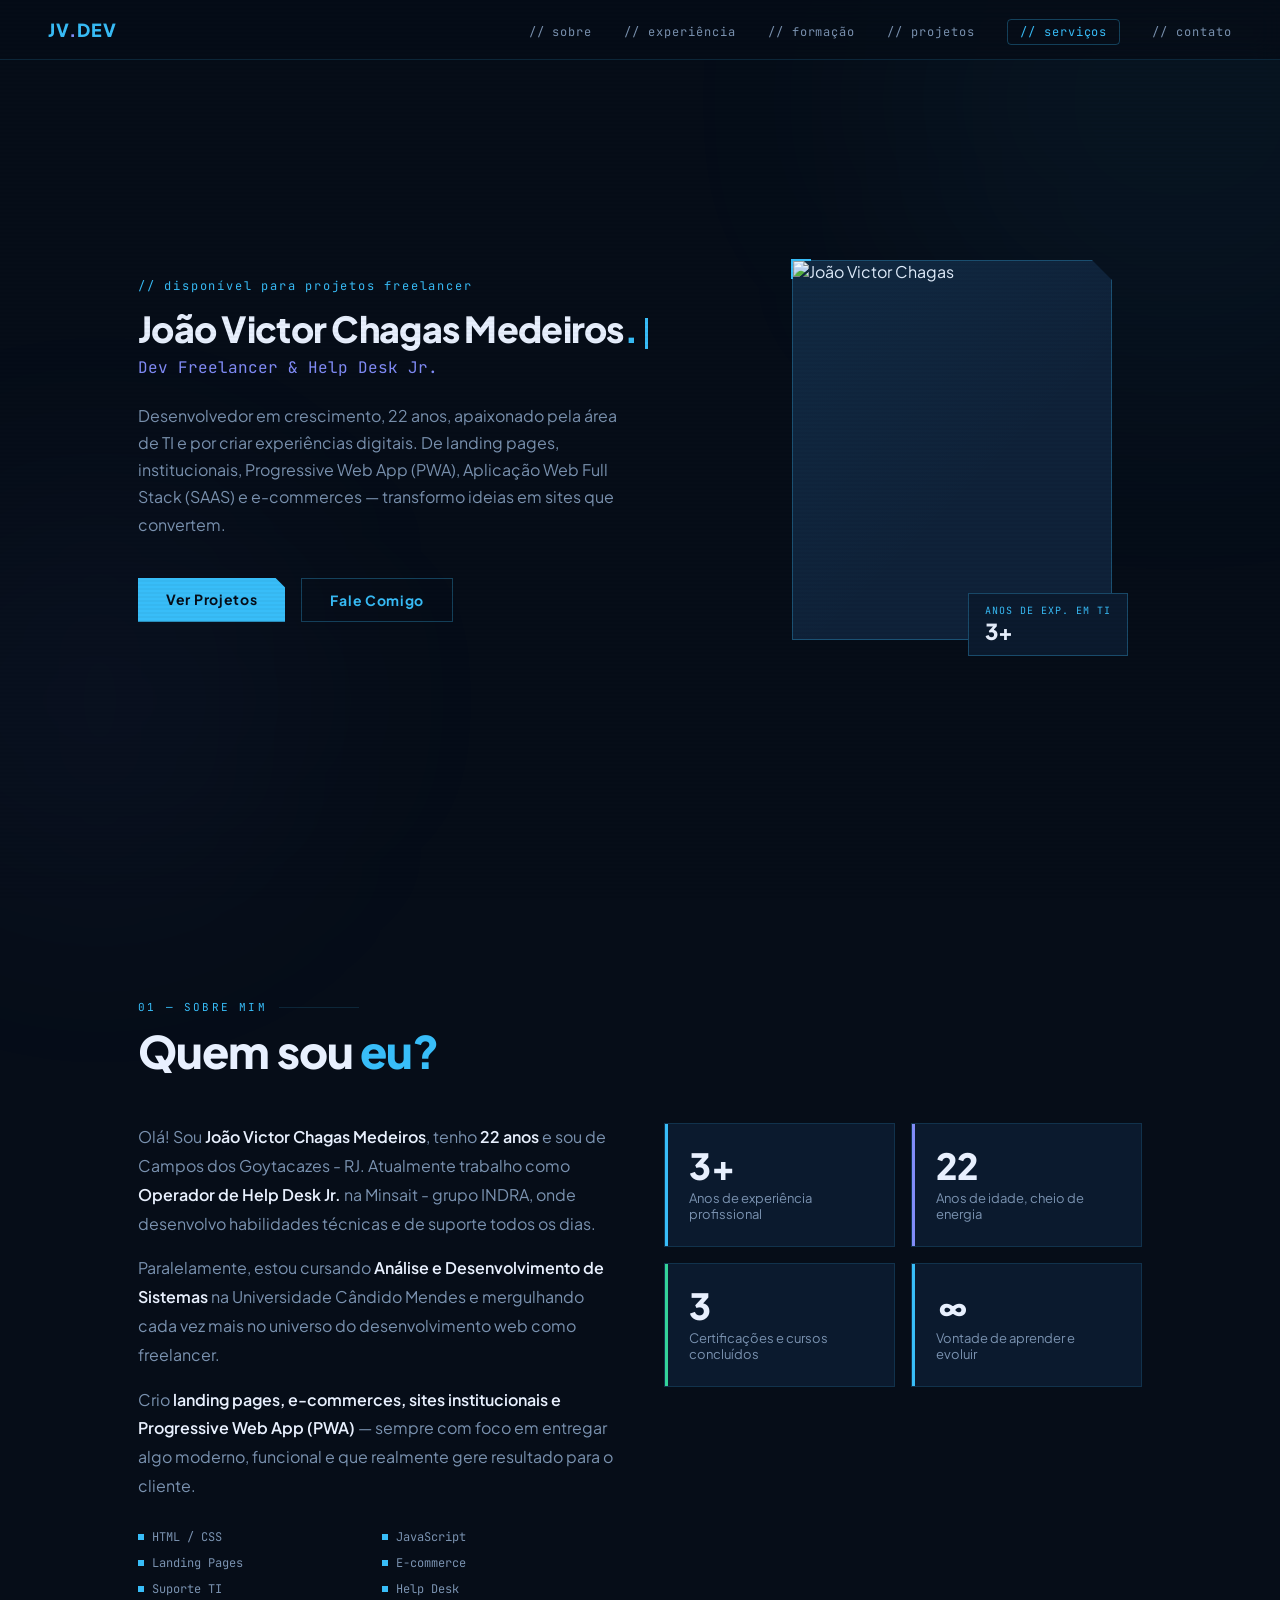
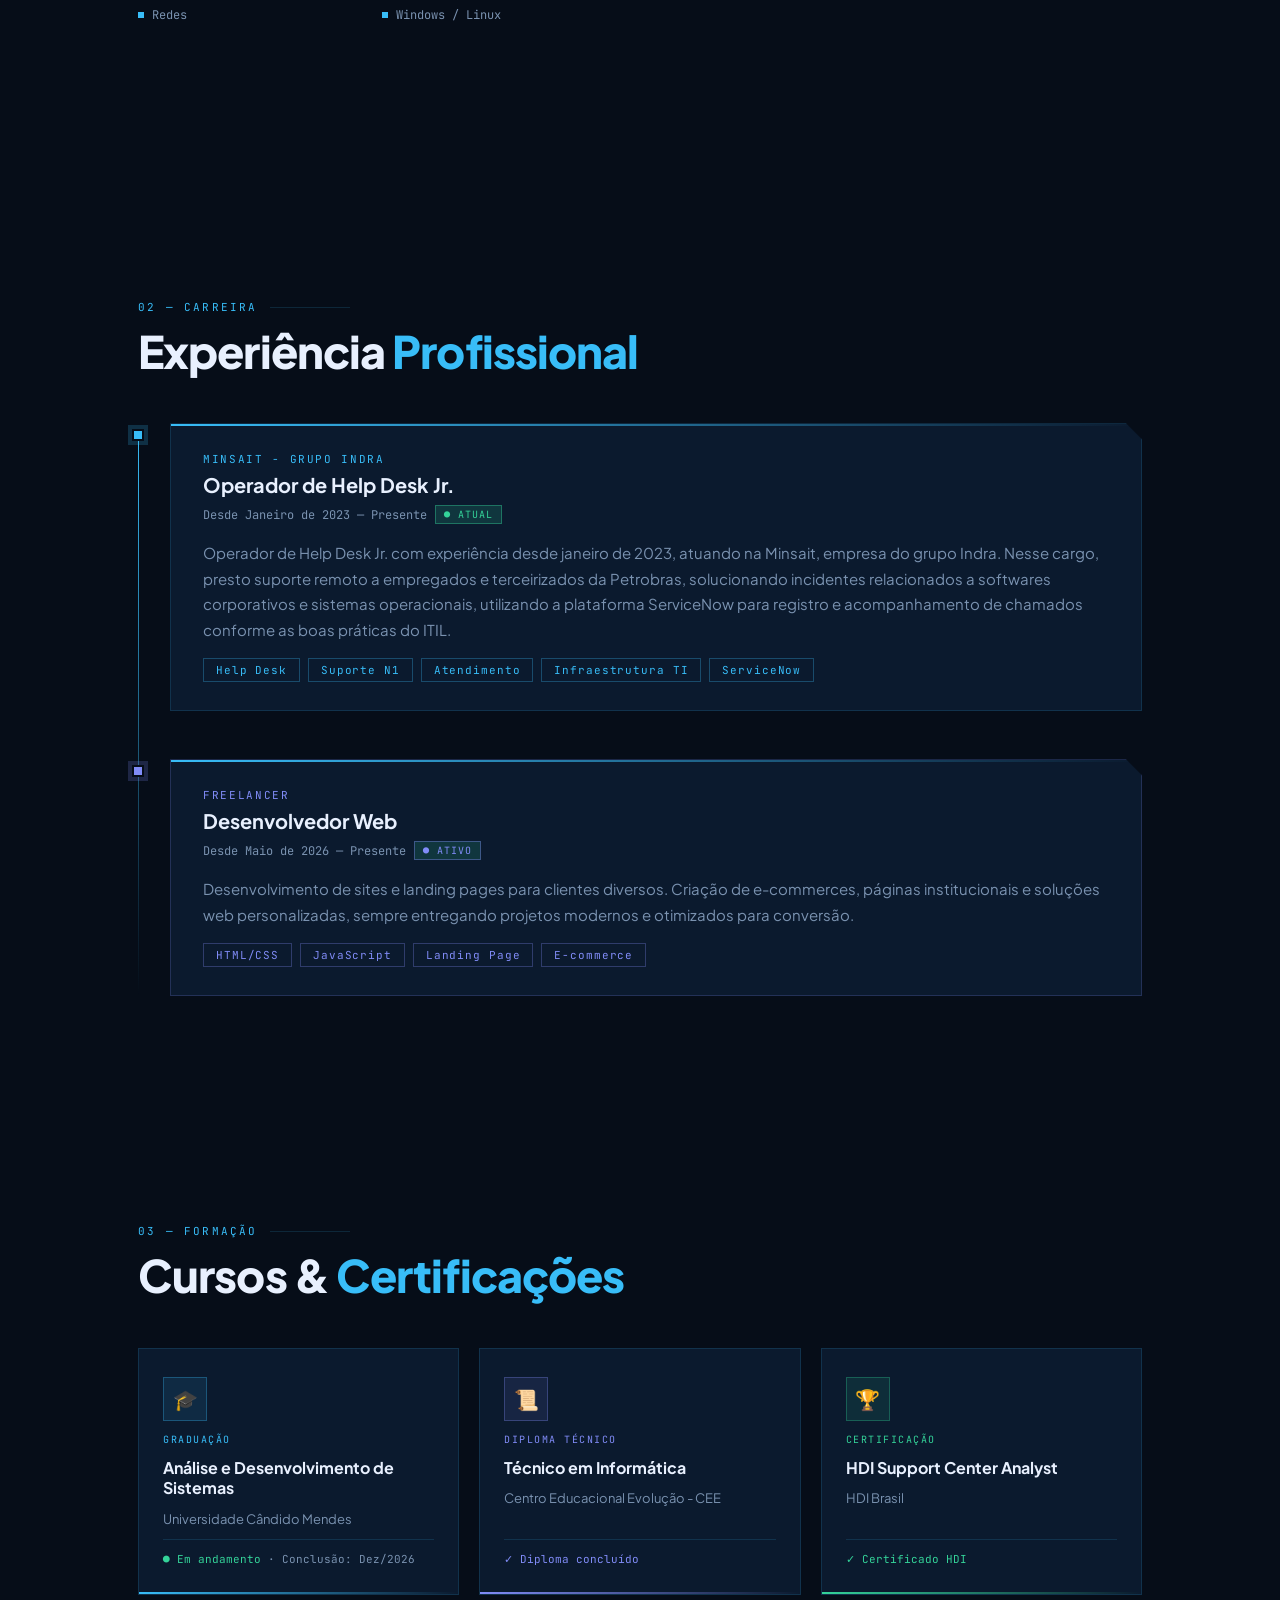
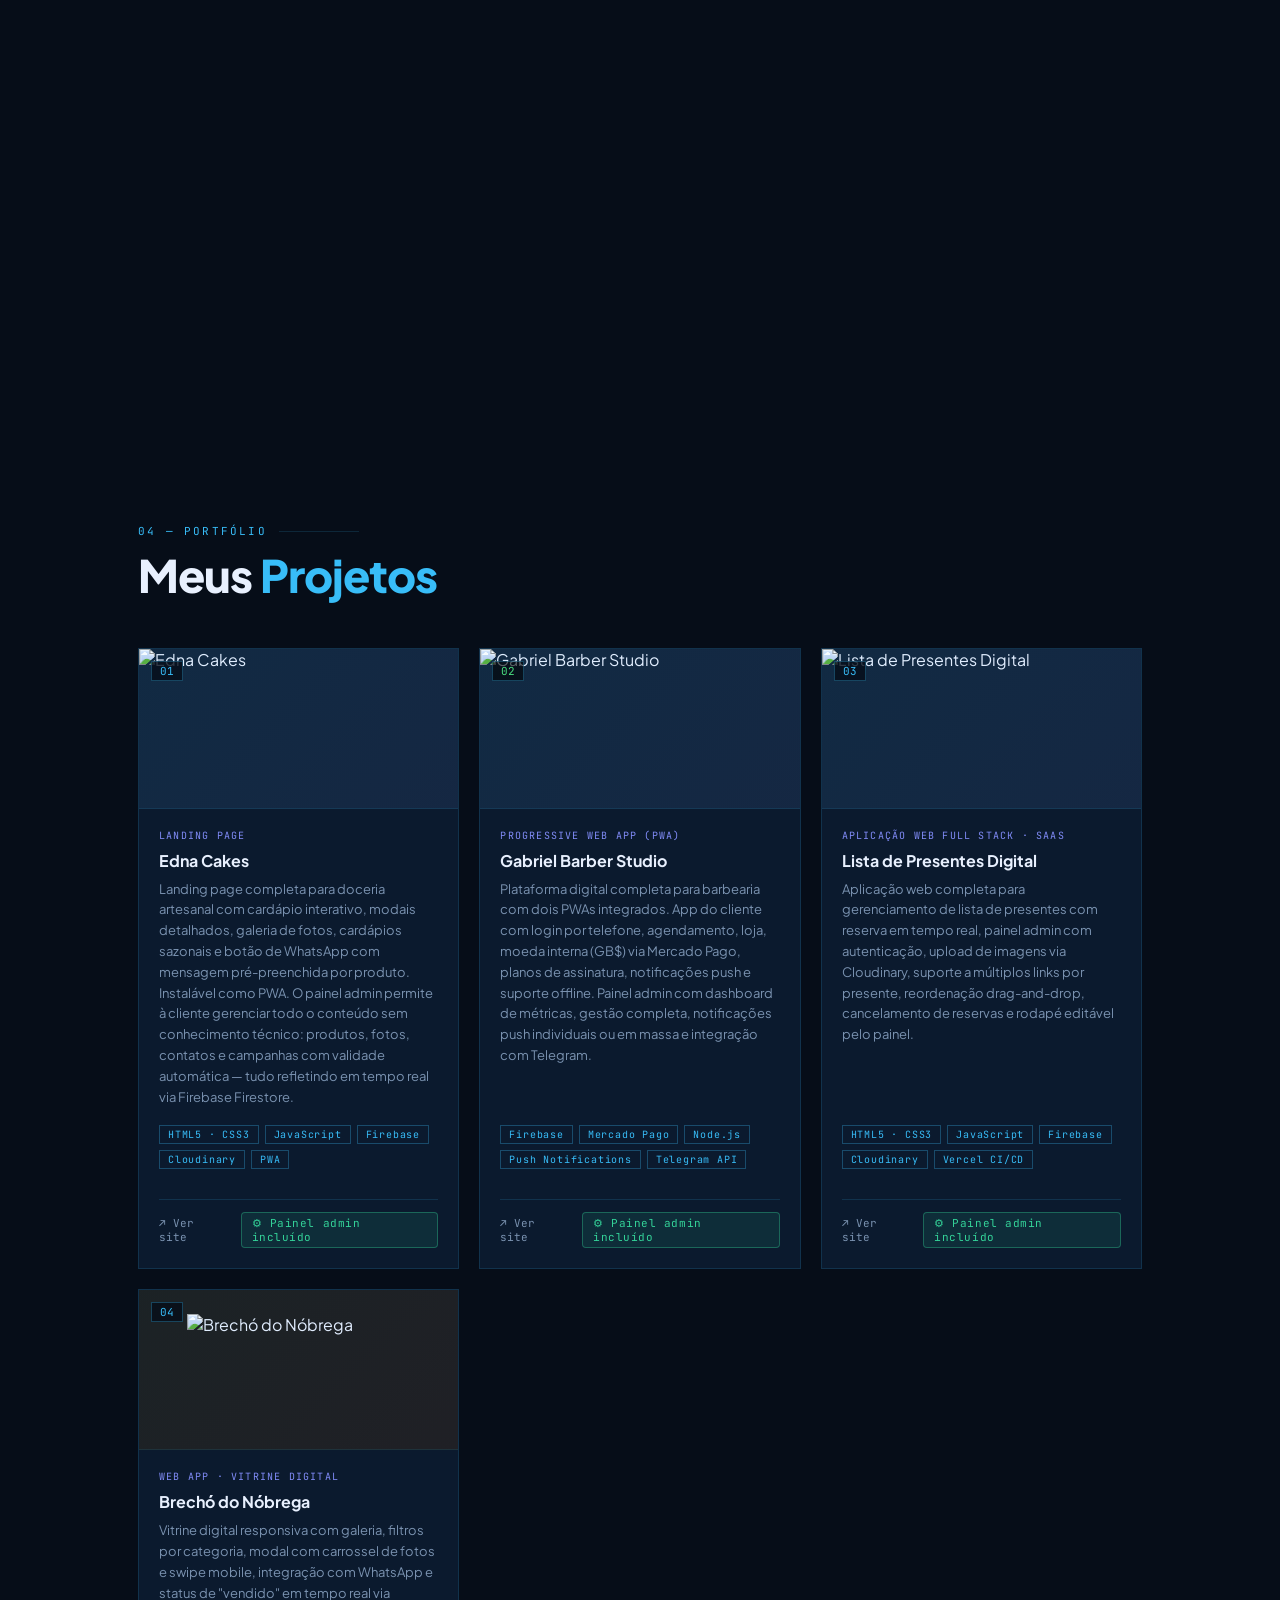
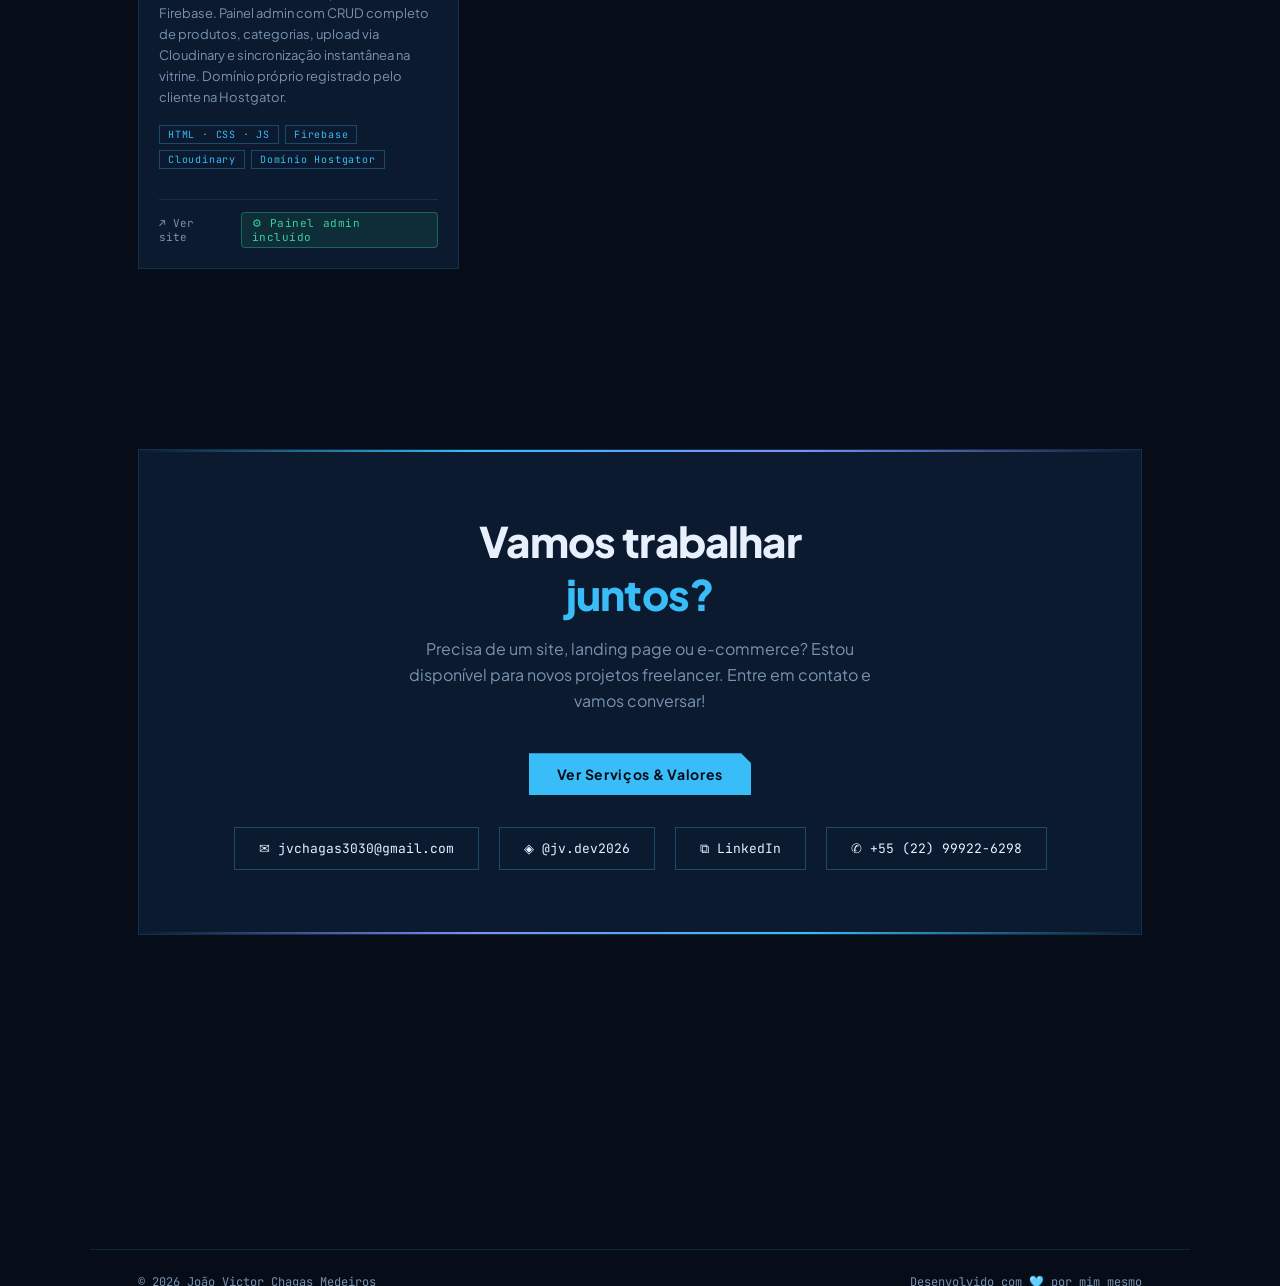
==== index.html @ 551fcf4b "Update index.html" ====
<!DOCTYPE html>
<html lang="pt-BR">
<head>
<meta charset="UTF-8"/>
<meta name="viewport" content="width=device-width, initial-scale=1.0"/>
<title>Meu Portfólio</title>
<link rel="icon" type="image/png" sizes="512x512" href="https://res.cloudinary.com/dcvhqnr1c/image/upload/v1779109025/favicon_atailm.png"/>
<link rel="apple-touch-icon" href="https://res.cloudinary.com/dcvhqnr1c/image/upload/v1779109025/favicon_atailm.png"/>
<link href="https://fonts.googleapis.com/css2?family=Plus+Jakarta+Sans:wght@400;500;600;700;800&family=JetBrains+Mono:wght@300;400;500&display=swap" rel="stylesheet"/>
<style>
  :root {
    --bg: #060d18;
    --bg2: #0b1a2e;
    --bg3: #0f2239;
    --accent: #38bdf8;
    --accent2: #818cf8;
    --accent3: #34d399;
    --text: #e8f0fe;
    --muted: #7a92b0;
    --border: rgba(56,189,248,0.15);
    --border2: rgba(56,189,248,0.3);
  }

  * { margin: 0; padding: 0; box-sizing: border-box; }

  html { scroll-behavior: smooth; }

  body {
    background: var(--bg);
    color: var(--text);
    font-family: 'Plus Jakarta Sans', sans-serif;
    overflow-x: hidden;
    cursor: default;
  }

  /* Scanline overlay */
  body::before {
    content: '';
    position: fixed;
    inset: 0;
    background: repeating-linear-gradient(
      0deg,
      transparent,
      transparent 2px,
      rgba(0,0,0,0.03) 2px,
      rgba(0,0,0,0.03) 4px
    );
    pointer-events: none;
    z-index: 9999;
  }

  /* NAV */
  nav {
    position: fixed;
    top: 0; left: 0; right: 0;
    z-index: 100;
    padding: 18px 48px;
    display: flex;
    justify-content: space-between;
    align-items: center;
    background: rgba(6,13,24,0.85);
    backdrop-filter: blur(12px);
    border-bottom: 1px solid var(--border);
  }

  .nav-logo {
    font-family: 'Plus Jakarta Sans', sans-serif;
    font-weight: 800;
    font-size: 18px;
    color: var(--accent);
    letter-spacing: 0.05em;
  }

  .nav-logo span { color: var(--accent2); }

  .nav-links {
    display: flex;
    gap: 32px;
    list-style: none;
  }

  .nav-links a {
    font-family: 'JetBrains Mono', monospace;
    font-size: 12px;
    color: var(--muted);
    text-decoration: none;
    letter-spacing: 0.08em;
    transition: color 0.2s;
  }

  .nav-links a:hover { color: var(--accent); }

  /* SECTIONS */
  section {
    min-height: 100vh;
    padding: 120px 48px 80px;
    max-width: 1100px;
    margin: 0 auto;
  }

  /* HERO */
  #hero {
    display: flex;
    flex-direction: column;
    justify-content: center;
    position: relative;
    min-height: 100vh;
    padding-top: 80px;
  }

  .hero-grid {
    display: grid;
    grid-template-columns: 1fr 380px;
    gap: 64px;
    align-items: center;
  }

  .hero-tag {
    font-family: 'JetBrains Mono', monospace;
    font-size: 12px;
    color: var(--accent);
    letter-spacing: 0.15em;
    margin-bottom: 16px;
    opacity: 0;
    animation: fadeUp 0.6s 0.2s forwards;
  }

  .hero-name {
    font-family: 'Plus Jakarta Sans', sans-serif;
    font-size: clamp(22px, 2.8vw, 38px);
    font-weight: 800;
    line-height: 1.05;
    letter-spacing: -0.02em;
    margin-bottom: 8px;
    opacity: 0;
    white-space: nowrap;
    animation: fadeUp 0.6s 0.35s forwards;
  }

  .hero-name .accent { color: var(--accent); }

  .hero-role {
    font-family: 'JetBrains Mono', monospace;
    font-size: 16px;
    color: var(--accent2);
    margin-bottom: 24px;
    opacity: 0;
    animation: fadeUp 0.6s 0.5s forwards;
  }

  .hero-desc {
    font-size: 16px;
    color: var(--muted);
    line-height: 1.7;
    max-width: 500px;
    margin-bottom: 40px;
    opacity: 0;
    animation: fadeUp 0.6s 0.65s forwards;
  }

  .hero-ctas {
    display: flex;
    gap: 16px;
    flex-wrap: wrap;
    opacity: 0;
    animation: fadeUp 0.6s 0.8s forwards;
  }

  .btn-primary {
    padding: 12px 28px;
    background: var(--accent);
    color: #060d18;
    font-family: 'Plus Jakarta Sans', sans-serif;
    font-weight: 700;
    font-size: 14px;
    border: none;
    cursor: pointer;
    letter-spacing: 0.05em;
    text-decoration: none;
    display: inline-block;
    transition: transform 0.2s, box-shadow 0.2s;
    clip-path: polygon(0 0, calc(100% - 10px) 0, 100% 10px, 100% 100%, 0 100%);
  }

  .btn-primary:hover {
    transform: translateY(-2px);
    box-shadow: 0 8px 24px rgba(56,189,248,0.35);
  }

  .btn-secondary {
    padding: 12px 28px;
    background: transparent;
    color: var(--accent);
    font-family: 'Plus Jakarta Sans', sans-serif;
    font-weight: 700;
    font-size: 14px;
    border: 1px solid var(--border2);
    cursor: pointer;
    letter-spacing: 0.05em;
    text-decoration: none;
    display: inline-block;
    transition: all 0.2s;
  }

  .btn-secondary:hover {
    background: rgba(56,189,248,0.08);
    border-color: var(--accent);
  }

  /* Photo card */
  .hero-photo {
    opacity: 0;
    animation: fadeIn 0.8s 0.5s forwards;
  }

  .photo-frame {
    position: relative;
    width: 320px;
    height: 380px;
    margin: 0 auto;
  }

  .photo-placeholder {
    width: 100%;
    height: 100%;
    background: var(--bg3);
    border: 1px solid var(--border2);
    display: flex;
    flex-direction: column;
    align-items: center;
    justify-content: center;
    gap: 12px;
    clip-path: polygon(0 0, calc(100% - 20px) 0, 100% 20px, 100% 100%, 0 100%);
    position: relative;
    overflow: hidden;
  }

  .photo-placeholder::before {
    content: '';
    position: absolute;
    inset: 0;
    background: linear-gradient(135deg, rgba(56,189,248,0.05) 0%, transparent 60%);
  }

  .photo-icon {
    width: 72px;
    height: 72px;
    border: 2px dashed var(--border2);
    border-radius: 50%;
    display: flex;
    align-items: center;
    justify-content: center;
    font-size: 28px;
    color: var(--muted);
  }

  .photo-text {
    font-family: 'JetBrains Mono', monospace;
    font-size: 11px;
    color: var(--muted);
    letter-spacing: 0.1em;
    text-align: center;
  }

  .photo-corner {
    position: absolute;
    width: 20px;
    height: 20px;
    border-color: var(--accent);
    border-style: solid;
  }

  .photo-corner.tl { top: -1px; left: -1px; border-width: 2px 0 0 2px; }
  .photo-corner.br { bottom: -1px; right: -1px; border-width: 0 2px 2px 0; }

  .photo-badge {
    position: absolute;
    bottom: -16px;
    right: -16px;
    background: var(--bg2);
    border: 1px solid var(--border2);
    padding: 10px 16px;
  }

  .photo-badge-text {
    font-family: 'JetBrains Mono', monospace;
    font-size: 10px;
    color: var(--accent);
    letter-spacing: 0.1em;
  }

  .photo-badge-num {
    font-family: 'Plus Jakarta Sans', sans-serif;
    font-size: 22px;
    font-weight: 800;
    color: var(--text);
  }

  /* SECTION TITLES */
  .section-eyebrow {
    font-family: 'JetBrains Mono', monospace;
    font-size: 11px;
    color: var(--accent);
    letter-spacing: 0.2em;
    margin-bottom: 12px;
    display: flex;
    align-items: center;
    gap: 12px;
  }

  .section-eyebrow::after {
    content: '';
    flex: 1;
    height: 1px;
    background: var(--border);
    max-width: 80px;
  }

  .section-title {
    font-family: 'Plus Jakarta Sans', sans-serif;
    font-size: clamp(28px, 3.5vw, 48px);
    font-weight: 800;
    letter-spacing: -0.02em;
    margin-bottom: 48px;
    line-height: 1.1;
  }

  .section-title .accent { color: var(--accent); }

  /* SOBRE */
  #sobre {
    padding-top: 100px;
  }

  .sobre-grid {
    display: grid;
    grid-template-columns: 1fr 1fr;
    gap: 48px;
    align-items: start;
  }

  .sobre-text {
    font-size: 16px;
    color: var(--muted);
    line-height: 1.8;
    margin-bottom: 16px;
  }

  .sobre-text strong { color: var(--text); font-weight: 600; }

  .skills-grid {
    display: grid;
    grid-template-columns: 1fr 1fr;
    gap: 10px;
    margin-top: 28px;
  }

  .skill-item {
    display: flex;
    align-items: center;
    gap: 8px;
    font-family: 'JetBrains Mono', monospace;
    font-size: 12px;
    color: var(--muted);
  }

  .skill-dot {
    width: 6px;
    height: 6px;
    background: var(--accent);
    flex-shrink: 0;
  }

  .stats-block {
    display: grid;
    grid-template-columns: 1fr 1fr;
    gap: 16px;
  }

  .stat-card {
    background: var(--bg2);
    border: 1px solid var(--border);
    padding: 24px;
    position: relative;
    overflow: hidden;
    transition: border-color 0.3s;
  }

  .stat-card:hover { border-color: var(--border2); }

  .stat-card::before {
    content: '';
    position: absolute;
    top: 0; left: 0;
    width: 3px;
    height: 100%;
    background: var(--accent);
  }

  .stat-card:nth-child(2)::before { background: var(--accent2); }
  .stat-card:nth-child(3)::before { background: var(--accent3); }
  .stat-card:nth-child(4)::before { background: var(--accent); }

  .stat-num {
    font-family: 'Plus Jakarta Sans', sans-serif;
    font-size: 36px;
    font-weight: 800;
    color: var(--text);
    line-height: 1;
  }

  .stat-label {
    font-size: 13px;
    color: var(--muted);
    margin-top: 6px;
  }

  /* EXPERIÊNCIA */
  #experiencia { padding-top: 100px; }

  .timeline {
    position: relative;
    padding-left: 32px;
  }

  .timeline::before {
    content: '';
    position: absolute;
    left: 0;
    top: 8px;
    bottom: 0;
    width: 1px;
    background: linear-gradient(to bottom, var(--accent), transparent);
  }

  .timeline-item {
    position: relative;
    margin-bottom: 48px;
  }

  .timeline-dot {
    position: absolute;
    left: -38px;
    top: 6px;
    width: 12px;
    height: 12px;
    background: var(--accent);
    border: 2px solid var(--bg);
    box-shadow: 0 0 0 4px rgba(56,189,248,0.2);
  }

  .timeline-item.active .timeline-dot {
    animation: pulse 2s infinite;
  }

  .timeline-card {
    background: var(--bg2);
    border: 1px solid var(--border);
    padding: 28px 32px;
    position: relative;
    transition: border-color 0.3s, transform 0.3s;
    clip-path: polygon(0 0, calc(100% - 16px) 0, 100% 16px, 100% 100%, 0 100%);
  }

  .timeline-card:hover {
    border-color: var(--border2);
    transform: translateX(4px);
  }

  .timeline-card::before {
    content: '';
    position: absolute;
    top: 0; left: 0;
    width: 100%;
    height: 2px;
    background: linear-gradient(to right, var(--accent), transparent);
  }

  .timeline-company {
    font-family: 'JetBrains Mono', monospace;
    font-size: 11px;
    color: var(--accent);
    letter-spacing: 0.15em;
    margin-bottom: 6px;
  }

  .timeline-role {
    font-family: 'Plus Jakarta Sans', sans-serif;
    font-size: 20px;
    font-weight: 700;
    margin-bottom: 8px;
  }

  .timeline-period {
    font-family: 'JetBrains Mono', monospace;
    font-size: 12px;
    color: var(--muted);
    margin-bottom: 16px;
    display: flex;
    align-items: center;
    gap: 8px;
  }

  .active-badge {
    background: rgba(52,211,153,0.15);
    border: 1px solid rgba(52,211,153,0.4);
    color: var(--accent3);
    font-size: 10px;
    padding: 2px 8px;
    letter-spacing: 0.1em;
    font-family: 'JetBrains Mono', monospace;
  }

  .timeline-desc {
    font-size: 15px;
    color: var(--muted);
    line-height: 1.7;
    margin-bottom: 16px;
  }

  .timeline-tags {
    display: flex;
    flex-wrap: wrap;
    gap: 8px;
    margin-top: 16px;
  }

  .tag {
    font-family: 'JetBrains Mono', monospace;
    font-size: 11px;
    padding: 4px 12px;
    border: 1px solid var(--border2);
    color: var(--accent);
    letter-spacing: 0.08em;
  }

  /* FORMAÇÃO */
  #formacao { padding-top: 100px; }

  .cursos-grid {
    display: grid;
    grid-template-columns: repeat(3, 1fr);
    gap: 20px;
  }

  .curso-card {
    background: var(--bg2);
    border: 1px solid var(--border);
    padding: 28px 24px;
    position: relative;
    overflow: hidden;
    transition: all 0.3s;
    display: flex;
    flex-direction: column;
    gap: 12px;
  }

  .curso-card:hover {
    border-color: var(--border2);
    transform: translateY(-4px);
    box-shadow: 0 16px 48px rgba(0,0,0,0.4);
  }

  .curso-card::after {
    content: '';
    position: absolute;
    bottom: 0; left: 0;
    width: 100%;
    height: 2px;
  }

  .curso-card.grad::after { background: linear-gradient(to right, var(--accent), transparent); }
  .curso-card.cert::after { background: linear-gradient(to right, var(--accent2), transparent); }
  .curso-card.hdi::after { background: linear-gradient(to right, var(--accent3), transparent); }

  .curso-icon {
    width: 44px;
    height: 44px;
    background: rgba(56,189,248,0.1);
    border: 1px solid var(--border2);
    display: flex;
    align-items: center;
    justify-content: center;
    font-size: 20px;
  }

  .curso-card.cert .curso-icon { background: rgba(129,140,248,0.1); border-color: rgba(129,140,248,0.3); }
  .curso-card.hdi .curso-icon { background: rgba(52,211,153,0.1); border-color: rgba(52,211,153,0.3); }

  .curso-type {
    font-family: 'JetBrains Mono', monospace;
    font-size: 10px;
    letter-spacing: 0.15em;
    color: var(--accent);
  }

  .curso-card.cert .curso-type { color: var(--accent2); }
  .curso-card.hdi .curso-type { color: var(--accent3); }

  .curso-name {
    font-family: 'Plus Jakarta Sans', sans-serif;
    font-size: 16px;
    font-weight: 700;
    line-height: 1.3;
  }

  .curso-inst {
    font-size: 13px;
    color: var(--muted);
  }

  .curso-status {
    font-family: 'JetBrains Mono', monospace;
    font-size: 11px;
    margin-top: auto;
    padding-top: 12px;
    border-top: 1px solid var(--border);
  }

  .status-cursando { color: var(--accent3); }
  .status-concluido { color: var(--muted); }

  /* PROJETOS */
  #projetos { padding-top: 100px; }

  .projetos-grid {
    display: grid;
    grid-template-columns: repeat(3, 1fr);
    gap: 20px;
  }

  .projeto-card {
    background: var(--bg2);
    border: 1px solid var(--border);
    overflow: hidden;
    position: relative;
    transition: all 0.3s;
    display: flex;
    flex-direction: column;
  }

  .projeto-card:hover {
    border-color: var(--border2);
    transform: translateY(-4px);
    box-shadow: 0 16px 48px rgba(0,0,0,0.4);
  }

  .projeto-thumb {
    height: 160px;
    background: var(--bg3);
    display: flex;
    align-items: center;
    justify-content: center;
    flex-direction: column;
    gap: 10px;
    border-bottom: 1px solid var(--border);
    position: relative;
    overflow: hidden;
  }

  .projeto-thumb::before {
    content: '';
    position: absolute;
    inset: 0;
    background: linear-gradient(135deg, rgba(56,189,248,0.05) 0%, rgba(129,140,248,0.05) 100%);
  }

  .projeto-thumb-icon {
    font-size: 32px;
    opacity: 0.4;
  }

  .projeto-thumb-text {
    font-family: 'JetBrains Mono', monospace;
    font-size: 10px;
    color: var(--muted);
    letter-spacing: 0.1em;
  }

  .projeto-num {
    position: absolute;
    top: 12px;
    left: 12px;
    font-family: 'JetBrains Mono', monospace;
    font-size: 11px;
    color: var(--accent);
    background: rgba(6,13,24,0.8);
    padding: 2px 8px;
    border: 1px solid var(--border2);
  }

  .projeto-content {
    padding: 20px;
    flex: 1;
    display: flex;
    flex-direction: column;
    gap: 8px;
  }

  .projeto-type {
    font-family: 'JetBrains Mono', monospace;
    font-size: 10px;
    color: var(--accent2);
    letter-spacing: 0.12em;
  }

  .projeto-title {
    font-family: 'Plus Jakarta Sans', sans-serif;
    font-size: 16px;
    font-weight: 700;
  }

  .projeto-desc {
    font-size: 13px;
    color: var(--muted);
    line-height: 1.6;
    flex: 1;
  }

  .projeto-links {
    display: flex;
    gap: 12px;
    margin-top: 12px;
    padding-top: 12px;
    border-top: 1px solid var(--border);
  }

  .projeto-link {
    font-family: 'JetBrains Mono', monospace;
    font-size: 11px;
    color: var(--muted);
    text-decoration: none;
    display: flex;
    align-items: center;
    gap: 4px;
    transition: color 0.2s;
  }

  .projeto-link:hover { color: var(--accent); }

  .projeto-badge-admin {
    font-family: 'JetBrains Mono', monospace;
    font-size: 11px;
    padding: 3px 10px;
    background: rgba(52,211,153,0.1);
    border: 1px solid rgba(52,211,153,0.35);
    color: var(--accent3);
    letter-spacing: 0.05em;
    border-radius: 4px;
  }

  /* CONTATO */
  #contato {
    padding-top: 100px;
    padding-bottom: 80px;
  }

  .contato-inner {
    background: var(--bg2);
    border: 1px solid var(--border);
    padding: 64px;
    text-align: center;
    position: relative;
    overflow: hidden;
  }

  .contato-inner::before {
    content: '';
    position: absolute;
    top: 0; left: 0; right: 0;
    height: 2px;
    background: linear-gradient(to right, transparent, var(--accent), var(--accent2), transparent);
  }

  .contato-inner::after {
    content: '';
    position: absolute;
    bottom: 0; left: 0; right: 0;
    height: 2px;
    background: linear-gradient(to right, transparent, var(--accent2), var(--accent), transparent);
  }

  .contato-title {
    font-family: 'Plus Jakarta Sans', sans-serif;
    font-size: 42px;
    font-weight: 800;
    letter-spacing: -0.02em;
    margin-bottom: 16px;
  }

  .contato-sub {
    font-size: 16px;
    color: var(--muted);
    margin-bottom: 40px;
    max-width: 480px;
    margin-left: auto;
    margin-right: auto;
    line-height: 1.6;
  }

  .contato-links {
    display: flex;
    justify-content: center;
    gap: 20px;
    flex-wrap: wrap;
  }

  .contato-link {
    display: flex;
    align-items: center;
    gap: 8px;
    padding: 12px 24px;
    border: 1px solid var(--border2);
    color: var(--text);
    text-decoration: none;
    font-family: 'JetBrains Mono', monospace;
    font-size: 13px;
    transition: all 0.2s;
  }

  .contato-link:hover {
    background: rgba(56,189,248,0.08);
    border-color: var(--accent);
    color: var(--accent);
  }

  /* FOOTER */
  footer {
    padding: 24px 48px;
    border-top: 1px solid var(--border);
    display: flex;
    justify-content: space-between;
    align-items: center;
    max-width: 1100px;
    margin: 0 auto;
  }

  .footer-text {
    font-family: 'JetBrains Mono', monospace;
    font-size: 12px;
    color: var(--muted);
  }

  /* ANIMATIONS */
  @keyframes fadeUp {
    from { opacity: 0; transform: translateY(20px); }
    to { opacity: 1; transform: translateY(0); }
  }

  @keyframes fadeIn {
    from { opacity: 0; }
    to { opacity: 1; }
  }

  @keyframes pulse {
    0%, 100% { box-shadow: 0 0 0 4px rgba(56,189,248,0.2); }
    50% { box-shadow: 0 0 0 8px rgba(56,189,248,0.05); }
  }

  @keyframes blink {
    0%, 100% { opacity: 1; }
    50% { opacity: 0; }
  }

  .cursor {
    display: inline-block;
    width: 3px;
    height: 0.85em;
    background: var(--accent);
    vertical-align: middle;
    animation: blink 1s infinite;
    margin-left: 2px;
  }

  /* BG Decoration */
  .bg-glow {
    position: fixed;
    border-radius: 50%;
    filter: blur(120px);
    pointer-events: none;
    z-index: 0;
  }

  .bg-glow-1 {
    width: 600px;
    height: 600px;
    background: rgba(56,189,248,0.04);
    top: -200px;
    right: -200px;
  }

  .bg-glow-2 {
    width: 400px;
    height: 400px;
    background: rgba(129,140,248,0.04);
    bottom: 0;
    left: -100px;
  }

  .content-wrap { position: relative; z-index: 1; }

  /* SCROLL REVEAL */
  .reveal {
    opacity: 0;
    transform: translateY(24px);
    transition: opacity 0.6s, transform 0.6s;
  }

  .reveal.visible {
    opacity: 1;
    transform: none;
  }

  /* Transition overlay */
  .page-transition {
    position: fixed;
    inset: 0;
    z-index: 99999;
    display: flex;
    flex-direction: column;
    align-items: center;
    justify-content: center;
    gap: 20px;
    background: #060d18;
    opacity: 0;
    pointer-events: none;
    transition: opacity 0.3s ease;
  }
  .page-transition.active {
    opacity: 1;
    pointer-events: all;
  }
  .pt-logo {
    font-family: 'Plus Jakarta Sans', sans-serif;
    font-size: 28px;
    font-weight: 800;
    color: var(--accent);
    letter-spacing: 0.05em;
    opacity: 0;
    transform: translateY(10px);
    transition: all 0.4s 0.15s ease;
  }
  .pt-logo span { color: var(--accent2); }
  .page-transition.active .pt-logo {
    opacity: 1;
    transform: translateY(0);
  }
  .pt-text {
    font-family: 'JetBrains Mono', monospace;
    font-size: 12px;
    color: var(--muted);
    letter-spacing: 0.15em;
    opacity: 0;
    transition: opacity 0.4s 0.3s ease;
  }
  .page-transition.active .pt-text { opacity: 1; }
  .pt-bar {
    width: 200px;
    height: 2px;
    background: var(--bg3);
    border-radius: 2px;
    overflow: hidden;
    opacity: 0;
    transition: opacity 0.3s 0.3s ease;
  }
  .page-transition.active .pt-bar { opacity: 1; }
  .pt-bar-fill {
    height: 100%;
    width: 0%;
    background: linear-gradient(to right, var(--accent), var(--accent2));
    border-radius: 2px;
    transition: width 0.6s 0.4s ease;
  }
  .page-transition.active .pt-bar-fill { width: 100%; }

  .nav-menu-btn {
    display: none;
    flex-direction: column;
    gap: 5px;
    cursor: pointer;
    padding: 4px;
    background: none;
    border: none;
  }
  .nav-menu-btn span {
    display: block;
    width: 26px;
    height: 3px;
    background: var(--accent);
    border-radius: 2px;
    transition: all 0.3s;
  }
  .nav-mobile {
    display: none;
    position: fixed;
    top: 56px; left: 0; right: 0;
    background: rgba(6,13,24,0.97);
    backdrop-filter: blur(16px);
    border-bottom: 1px solid var(--border);
    padding: 20px 24px;
    flex-direction: column;
    gap: 4px;
    z-index: 99;
  }
  .nav-mobile.open { display: flex; }
  .nav-mobile a {
    font-family: 'JetBrains Mono', monospace;
    font-size: 14px;
    color: var(--muted);
    text-decoration: none;
    padding: 12px 0;
    border-bottom: 1px solid var(--border);
    transition: color 0.2s;
  }
  .nav-mobile a:last-child { border-bottom: none; }
  .nav-mobile a:hover { color: var(--accent); }

  /* RESPONSIVE */
  @media (max-width: 768px) {
    nav { padding: 14px 20px; }
    .nav-links { display: none; }
    .nav-menu-btn { display: flex !important; }

    section { padding: 80px 16px 56px; min-height: auto; }
    #hero { min-height: 100svh; padding-top: 64px; }

    /* Hero */
    .hero-grid { grid-template-columns: 1fr; gap: 28px; }
    .hero-photo { order: -1; display: flex; justify-content: center; }
    .photo-frame { width: 180px; height: 220px; }
    .photo-badge { bottom: -10px; right: -6px; padding: 7px 10px; }
    .photo-badge-num { font-size: 16px; }
    .photo-badge-text { font-size: 8px; }
    .hero-tag { font-size: 10px; margin-bottom: 10px; }
    .hero-role { font-size: 13px; margin-bottom: 16px; }
    .hero-desc { font-size: 14px; line-height: 1.65; margin-bottom: 28px; }
    .hero-ctas { flex-direction: column; gap: 10px; }
    .btn-primary, .btn-secondary { text-align: center; padding: 13px 20px; font-size: 13px; width: 100%; }

    /* Section titles */
    .section-eyebrow { font-size: 10px; }
    .section-title { font-size: 26px; margin-bottom: 28px; }

    /* Sobre */
    #sobre { padding-top: 80px; }
    .sobre-grid { grid-template-columns: 1fr; gap: 28px; }
    .sobre-text { font-size: 14px; line-height: 1.7; }
    .skills-grid { grid-template-columns: 1fr 1fr; gap: 8px; }
    .skill-item { font-size: 11px; }
    .stats-block { grid-template-columns: 1fr 1fr; gap: 10px; }
    .stat-card { padding: 16px; }
    .stat-num { font-size: 26px; }
    .stat-label { font-size: 12px; }

    /* Experiência */
    #experiencia { padding-top: 80px; }
    .timeline { padding-left: 20px; }
    .timeline-dot { left: -26px; width: 10px; height: 10px; }
    .timeline-card { padding: 18px 16px; clip-path: polygon(0 0, calc(100% - 10px) 0, 100% 10px, 100% 100%, 0 100%); }
    .timeline-company { font-size: 10px; }
    .timeline-role { font-size: 16px; }
    .timeline-period { font-size: 11px; flex-wrap: wrap; gap: 6px; }
    .timeline-desc { font-size: 13px; line-height: 1.65; }
    .timeline-tags { gap: 5px; flex-wrap: wrap; }
    .tag { font-size: 10px; padding: 3px 8px; }
    .active-badge { font-size: 9px; padding: 2px 6px; }

    /* Formação */
    #formacao { padding-top: 80px; }
    .cursos-grid { grid-template-columns: 1fr; gap: 12px; }
    .curso-card { padding: 18px; gap: 8px; }
    .curso-icon { width: 38px; height: 38px; font-size: 16px; }
    .curso-name { font-size: 15px; }
    .curso-inst { font-size: 12px; }
    .curso-status { font-size: 11px; }

    /* Projetos */
    #projetos { padding-top: 80px; }
    .projetos-grid { grid-template-columns: 1fr; gap: 14px; }
    .projeto-thumb { height: 160px; }
    .projeto-content { padding: 16px; gap: 6px; }
    .projeto-type { font-size: 9px; }
    .projeto-title { font-size: 15px; }
    .projeto-desc { font-size: 12px; }
    .projeto-links { gap: 10px; padding-top: 10px; margin-top: 8px; }
    .projeto-link { font-size: 11px; }
    .projeto-badge-admin { font-size: 10px; padding: 2px 8px; }

    /* Contato */
    #contato { padding-top: 80px; }
    .contato-inner { padding: 30px 16px; }
    .contato-title { font-size: 26px; }
    .contato-sub { font-size: 13px; margin-bottom: 24px; }
    .contato-links { flex-direction: column; align-items: stretch; gap: 10px; }
    .contato-link { width: 100%; justify-content: center; font-size: 12px; padding: 12px 14px; }

    footer { padding: 18px 16px; flex-direction: column; gap: 6px; text-align: center; }
    .footer-text { font-size: 11px; }
  }

  @media (max-width: 400px) {
    section { padding: 76px 14px 48px; }
    .hero-name { font-size: 20px; white-space: normal; }
    .stats-block { grid-template-columns: 1fr 1fr; }
    .skills-grid { grid-template-columns: 1fr; }
    .photo-frame { width: 160px; height: 195px; }
    .section-title { font-size: 22px; }
    .timeline-card { padding: 14px 12px; }
    .sobre-text { font-size: 13px; }
  }
</style>
</head>
<body>

<div class="bg-glow bg-glow-1"></div>
<div class="bg-glow bg-glow-2"></div>

<!-- Transition overlay -->
<div class="page-transition" id="pageTransition">
  <div class="pt-logo">JV<span>.</span>DEV</div>
  <div class="pt-text">REDIRECIONANDO PARA SERVIÇOS...</div>
  <div class="pt-bar"><div class="pt-bar-fill" id="ptBarFill"></div></div>
</div>

<!-- NAV -->
<nav>
  <div class="nav-logo">JV<span>.</span>DEV</div>
  <ul class="nav-links">
    <li><a href="#sobre">// sobre</a></li>
    <li><a href="#experiencia">// experiência</a></li>
    <li><a href="#formacao">// formação</a></li>
    <li><a href="#projetos">// projetos</a></li>
    <li><a href="servicos.html" style="color: var(--accent); border: 1px solid rgba(56,189,248,0.3); padding: 4px 12px; border-radius: 4px;">// serviços</a></li>
    <li><a href="#contato">// contato</a></li>
  </ul>
  <button class="nav-menu-btn" id="menuBtn" aria-label="Abrir menu">
    <span></span><span></span><span></span>
  </button>
</nav>

<div class="nav-mobile" id="navMobile">
  <a href="#sobre" onclick="closeMenu()">// sobre</a>
  <a href="#experiencia" onclick="closeMenu()">// experiência</a>
  <a href="#formacao" onclick="closeMenu()">// formação</a>
  <a href="#projetos" onclick="closeMenu()">// projetos</a>
  <a href="servicos.html" style="color: var(--accent);">// serviços</a>
  <a href="#contato" onclick="closeMenu()">// contato</a>
</div>

<div class="content-wrap">

<!-- HERO -->
<section id="hero">
  <div class="hero-grid">
    <div>
      <p class="hero-tag">// disponível para projetos freelancer</p>
      <h1 class="hero-name">
        João Victor Chagas Medeiros<span class="accent">.</span>
      </h1>
      <p class="hero-role">Dev Freelancer & Help Desk Jr.</p>
      <p class="hero-desc">
        Desenvolvedor em crescimento, 22 anos, apaixonado pela área de TI e por criar experiências digitais.
        De landing pages, institucionais, Progressive Web App (PWA), Aplicação Web Full Stack (SAAS) e e-commerces — transformo ideias em sites que convertem.
      </p>
      <div class="hero-ctas">
        <a href="#projetos" class="btn-primary">Ver Projetos</a>
        <a href="#contato" class="btn-secondary">Fale Comigo</a>
      </div>
    </div>

    <div class="hero-photo">
      <div class="photo-frame">
        <div class="photo-placeholder" style="padding: 0; overflow: hidden;">
          <img src="https://res.cloudinary.com/dcvhqnr1c/image/upload/q_auto/f_auto/v1778853201/WhatsApp_Image_2026-05-15_at_10.52.59_a2rida.jpg" alt="João Victor Chagas" style="width: 100%; height: 100%; object-fit: cover; object-position: top center; display: block;"/>
        </div>
        <div class="photo-corner tl"></div>
        <div class="photo-corner br"></div>
        <div class="photo-badge">
          <div class="photo-badge-text">ANOS DE EXP. EM TI</div>
          <div class="photo-badge-num">3+</div>
        </div>
      </div>
    </div>
  </div>
</section>

<!-- SOBRE -->
<section id="sobre">
  <p class="section-eyebrow">01 — SOBRE MIM</p>
  <h2 class="section-title">Quem sou <span class="accent">eu?</span></h2>

  <div class="sobre-grid">
    <div class="reveal">
      <p class="sobre-text">
        Olá! Sou <strong>João Victor Chagas Medeiros</strong>, tenho <strong>22 anos</strong> e sou de Campos dos Goytacazes - RJ.
        Atualmente trabalho como <strong>Operador de Help Desk Jr.</strong> na Minsait - grupo INDRA, onde desenvolvo habilidades técnicas
        e de suporte todos os dias.
      </p>
      <p class="sobre-text">
        Paralelamente, estou cursando <strong>Análise e Desenvolvimento de Sistemas</strong> na Universidade
        Cândido Mendes e mergulhando cada vez mais no universo do desenvolvimento web como freelancer.
      </p>
      <p class="sobre-text">
        Crio <strong>landing pages, e-commerces, sites institucionais e Progressive Web App (PWA)</strong> — sempre com foco em entregar
        algo moderno, funcional e que realmente gere resultado para o cliente.
      </p>

      <div class="skills-grid">
        <div class="skill-item"><div class="skill-dot"></div>HTML / CSS</div>
        <div class="skill-item"><div class="skill-dot"></div>JavaScript</div>
        <div class="skill-item"><div class="skill-dot"></div>Landing Pages</div>
        <div class="skill-item"><div class="skill-dot"></div>E-commerce</div>
        <div class="skill-item"><div class="skill-dot"></div>Suporte TI</div>
        <div class="skill-item"><div class="skill-dot"></div>Help Desk</div>
        <div class="skill-item"><div class="skill-dot"></div>Redes</div>
        <div class="skill-item"><div class="skill-dot"></div>Windows / Linux</div>
      </div>
    </div>

    <div class="stats-block reveal">
      <div class="stat-card">
        <div class="stat-num">3+</div>
        <div class="stat-label">Anos de experiência profissional</div>
      </div>
      <div class="stat-card">
        <div class="stat-num">22</div>
        <div class="stat-label">Anos de idade, cheio de energia</div>
      </div>
      <div class="stat-card">
        <div class="stat-num">3</div>
        <div class="stat-label">Certificações e cursos concluídos</div>
      </div>
      <div class="stat-card">
        <div class="stat-num">∞</div>
        <div class="stat-label">Vontade de aprender e evoluir</div>
      </div>
    </div>
  </div>
</section>

<!-- EXPERIÊNCIA -->
<section id="experiencia">
  <p class="section-eyebrow">02 — CARREIRA</p>
  <h2 class="section-title">Experiência <span class="accent">Profissional</span></h2>

  <div class="timeline">

    <div class="timeline-item active reveal">
      <div class="timeline-dot"></div>
      <div class="timeline-card">
        <p class="timeline-company">MINSAIT - GRUPO INDRA</p>
        <h3 class="timeline-role">Operador de Help Desk Jr.</h3>
        <div class="timeline-period">
          <span>Desde Janeiro de 2023 — Presente</span>
          <span class="active-badge">● ATUAL</span>
        </div>
        <p class="timeline-desc">
          Operador de Help Desk Jr. com experiência desde janeiro de 2023, atuando na Minsait, empresa do grupo Indra. Nesse cargo, presto suporte remoto a empregados e terceirizados da Petrobras, solucionando incidentes relacionados a softwares corporativos e sistemas operacionais, utilizando a plataforma ServiceNow para registro e acompanhamento de chamados conforme as boas práticas do ITIL.
        </p>
        <div class="timeline-tags">
          <span class="tag">Help Desk</span>
          <span class="tag">Suporte N1</span>
          <span class="tag">Atendimento</span>
          <span class="tag">Infraestrutura TI</span>
          <span class="tag">ServiceNow</span>
        </div>
      </div>
    </div>

    <div class="timeline-item reveal">
      <div class="timeline-dot" style="background: var(--accent2); box-shadow: 0 0 0 4px rgba(129,140,248,0.2);"></div>
      <div class="timeline-card" style="border-color: rgba(129,140,248,0.2);">
        <p class="timeline-company" style="color: var(--accent2);">FREELANCER</p>
        <h3 class="timeline-role">Desenvolvedor Web</h3>
        <div class="timeline-period">
          <span>Desde Maio de 2026 — Presente</span>
          <span class="active-badge" style="border-color: rgba(129,140,248,0.4); color: var(--accent2);">● ATIVO</span>
        </div>
        <p class="timeline-desc">
          Desenvolvimento de sites e landing pages para clientes diversos. Criação de e-commerces,
          páginas institucionais e soluções web personalizadas, sempre entregando projetos
          modernos e otimizados para conversão.
        </p>
        <div class="timeline-tags">
          <span class="tag" style="border-color: rgba(129,140,248,0.3); color: var(--accent2);">HTML/CSS</span>
          <span class="tag" style="border-color: rgba(129,140,248,0.3); color: var(--accent2);">JavaScript</span>
          <span class="tag" style="border-color: rgba(129,140,248,0.3); color: var(--accent2);">Landing Page</span>
          <span class="tag" style="border-color: rgba(129,140,248,0.3); color: var(--accent2);">E-commerce</span>
        </div>
      </div>
    </div>

  </div>
</section>

<!-- FORMAÇÃO -->
<section id="formacao">
  <p class="section-eyebrow">03 — FORMAÇÃO</p>
  <h2 class="section-title">Cursos &amp; <span class="accent">Certificações</span></h2>

  <div class="cursos-grid">

    <div class="curso-card grad reveal">
      <div class="curso-icon">🎓</div>
      <p class="curso-type">GRADUAÇÃO</p>
      <h3 class="curso-name">Análise e Desenvolvimento de Sistemas</h3>
      <p class="curso-inst">Universidade Cândido Mendes</p>
      <p class="curso-status status-cursando">● Em andamento <span style="color: var(--muted); font-size: 11px;">· Conclusão: Dez/2026</span></p>
    </div>

    <div class="curso-card cert reveal">
      <div class="curso-icon">📜</div>
      <p class="curso-type" style="color: var(--accent2);">DIPLOMA TÉCNICO</p>
      <h3 class="curso-name">Técnico em Informática</h3>
      <p class="curso-inst">Centro Educacional Evolução - CEE</p>
      <p class="curso-status status-concluido" style="color: var(--accent2);">✓ Diploma concluído</p>
    </div>

    <div class="curso-card hdi reveal">
      <div class="curso-icon">🏆</div>
      <p class="curso-type" style="color: var(--accent3);">CERTIFICAÇÃO</p>
      <h3 class="curso-name">HDI Support Center Analyst</h3>
      <p class="curso-inst">HDI Brasil</p>
      <p class="curso-status status-concluido" style="color: var(--accent3);">✓ Certificado HDI</p>
    </div>

  </div>
</section>

<!-- PROJETOS -->
<section id="projetos">
  <p class="section-eyebrow">04 — PORTFÓLIO</p>
  <h2 class="section-title">Meus <span class="accent">Projetos</span></h2>

  <div class="projetos-grid">

    <div class="projeto-card reveal">
      <div class="projeto-thumb" style="padding: 0; overflow: hidden;">
        <span class="projeto-num">01</span>
        <img src="https://res.cloudinary.com/dcvhqnr1c/image/upload/q_auto/f_auto/v1778778411/imagem_2026-05-14_140648057_ebqe10.png" alt="Edna Cakes" style="width: 100%; height: 100%; object-fit: cover; object-position: top; display: block;"/>
      </div>
      <div class="projeto-content">
        <p class="projeto-type">LANDING PAGE</p>
        <h3 class="projeto-title">Edna Cakes</h3>
        <p class="projeto-desc">Landing page completa para doceria artesanal com cardápio interativo, modais detalhados, galeria de fotos, cardápios sazonais e botão de WhatsApp com mensagem pré-preenchida por produto. Instalável como PWA. O painel admin permite à cliente gerenciar todo o conteúdo sem conhecimento técnico: produtos, fotos, contatos e campanhas com validade automática — tudo refletindo em tempo real via Firebase Firestore.</p>
        <div class="projeto-tags" style="display:flex; flex-wrap:wrap; gap:6px; margin: 10px 0;">
          <span class="tag" style="font-size:10px; padding: 2px 8px;">HTML5 · CSS3</span>
          <span class="tag" style="font-size:10px; padding: 2px 8px;">JavaScript</span>
          <span class="tag" style="font-size:10px; padding: 2px 8px;">Firebase</span>
          <span class="tag" style="font-size:10px; padding: 2px 8px;">Cloudinary</span>
          <span class="tag" style="font-size:10px; padding: 2px 8px;">PWA</span>
        </div>
        <div class="projeto-links">
          <a href="https://edna-cakes.vercel.app" target="_blank" class="projeto-link">↗ Ver site</a>
          <span class="projeto-badge-admin">⚙ Painel admin incluído</span>
        </div>
      </div>
    </div>

    <div class="projeto-card reveal">
      <div class="projeto-thumb" style="padding: 0; overflow: hidden;">
        <span class="projeto-num" style="background: rgba(0,0,0,0.6); color: #4ade80;">02</span>
        <img src="https://res.cloudinary.com/dcvhqnr1c/image/upload/q_auto/f_auto/v1778784443/Captura_de_tela_2026-05-14_154702_viqzwd.png" alt="Gabriel Barber Studio" style="width: 100%; height: 100%; object-fit: cover; object-position: top; display: block;"/>
      </div>
      <div class="projeto-content">
        <p class="projeto-type">PROGRESSIVE WEB APP (PWA)</p>
        <h3 class="projeto-title">Gabriel Barber Studio</h3>
        <p class="projeto-desc">Plataforma digital completa para barbearia com dois PWAs integrados. App do cliente com login por telefone, agendamento, loja, moeda interna (GB$) via Mercado Pago, planos de assinatura, notificações push e suporte offline. Painel admin com dashboard de métricas, gestão completa, notificações push individuais ou em massa e integração com Telegram.</p>
        <div class="projeto-tags" style="display:flex; flex-wrap:wrap; gap:6px; margin: 10px 0;">
          <span class="tag" style="font-size:10px; padding: 2px 8px;">Firebase</span>
          <span class="tag" style="font-size:10px; padding: 2px 8px;">Mercado Pago</span>
          <span class="tag" style="font-size:10px; padding: 2px 8px;">Node.js</span>
          <span class="tag" style="font-size:10px; padding: 2px 8px;">Push Notifications</span>
          <span class="tag" style="font-size:10px; padding: 2px 8px;">Telegram API</span>
        </div>
        <div class="projeto-links">
          <a href="https://gabriel-barber-studio.vercel.app" target="_blank" class="projeto-link">↗ Ver site</a>
          <span class="projeto-badge-admin">⚙ Painel admin incluído</span>
        </div>
      </div>
    </div>

    <div class="projeto-card reveal">
      <div class="projeto-thumb" style="padding: 0; overflow: hidden;">
        <span class="projeto-num">03</span>
        <img src="https://res.cloudinary.com/dcvhqnr1c/image/upload/q_auto/f_auto/v1778785037/imagem_2026-05-14_155714997_dipp93.png" alt="Lista de Presentes Digital" style="width: 100%; height: 100%; object-fit: cover; object-position: top; display: block;"/>
      </div>
      <div class="projeto-content">
        <p class="projeto-type">APLICAÇÃO WEB FULL STACK · SAAS</p>
        <h3 class="projeto-title">Lista de Presentes Digital</h3>
        <p class="projeto-desc">Aplicação web completa para gerenciamento de lista de presentes com reserva em tempo real, painel admin com autenticação, upload de imagens via Cloudinary, suporte a múltiplos links por presente, reordenação drag-and-drop, cancelamento de reservas e rodapé editável pelo painel.</p>
        <div class="projeto-tags" style="display:flex; flex-wrap:wrap; gap:6px; margin: 10px 0;">
          <span class="tag" style="font-size:10px; padding: 2px 8px;">HTML5 · CSS3</span>
          <span class="tag" style="font-size:10px; padding: 2px 8px;">JavaScript</span>
          <span class="tag" style="font-size:10px; padding: 2px 8px;">Firebase</span>
          <span class="tag" style="font-size:10px; padding: 2px 8px;">Cloudinary</span>
          <span class="tag" style="font-size:10px; padding: 2px 8px;">Vercel CI/CD</span>
        </div>
        <div class="projeto-links">
          <a href="https://lista-de-presentes-liard.vercel.app" target="_blank" class="projeto-link">↗ Ver site</a>
          <span class="projeto-badge-admin">⚙ Painel admin incluído</span>
        </div>
      </div>
    </div>

    <div class="projeto-card reveal">
      <div class="projeto-thumb" style="background: #1a1a1a; display: flex; align-items: center; justify-content: center;">
        <span class="projeto-num">04</span>
        <img src="https://res.cloudinary.com/dcvhqnr1c/image/upload/q_auto/f_auto/v1779039799/icon-512_zmkmye.svg" alt="Brechó do Nóbrega" style="width: 70%; height: 70%; object-fit: contain; display: block;"/>
      </div>
      <div class="projeto-content">
        <p class="projeto-type">WEB APP · VITRINE DIGITAL</p>
        <h3 class="projeto-title">Brechó do Nóbrega</h3>
        <p class="projeto-desc">Vitrine digital responsiva com galeria, filtros por categoria, modal com carrossel de fotos e swipe mobile, integração com WhatsApp e status de "vendido" em tempo real via Firebase. Painel admin com CRUD completo de produtos, categorias, upload via Cloudinary e sincronização instantânea na vitrine. Domínio próprio registrado pelo cliente na Hostgator.</p>
        <div class="projeto-tags" style="display:flex; flex-wrap:wrap; gap:6px; margin: 10px 0;">
          <span class="tag" style="font-size:10px; padding: 2px 8px;">HTML · CSS · JS</span>
          <span class="tag" style="font-size:10px; padding: 2px 8px;">Firebase</span>
          <span class="tag" style="font-size:10px; padding: 2px 8px;">Cloudinary</span>
          <span class="tag" style="font-size:10px; padding: 2px 8px;">Domínio Hostgator</span>
        </div>
        <div class="projeto-links">
          <a href="https://www.brechodonobrega.com.br" target="_blank" class="projeto-link">↗ Ver site</a>
          <span class="projeto-badge-admin">⚙ Painel admin incluído</span>
        </div>
      </div>
    </div>

  </div>
</section>

<!-- CONTATO -->
<section id="contato">
  <div class="contato-inner reveal">
    <h2 class="contato-title">Vamos trabalhar<br><span style="color: var(--accent)">juntos?</span></h2>
    <p class="contato-sub">
      Precisa de um site, landing page ou e-commerce? Estou disponível para novos projetos
      freelancer. Entre em contato e vamos conversar!
    </p>
    <div style="display: flex; justify-content: center; margin-bottom: 32px;">
      <a href="servicos.html" class="btn-primary">Ver Serviços & Valores</a>
    </div>
    <div class="contato-links">
      <a href="https://mail.google.com/mail/?view=cm&to=jvchagas3030@gmail.com" target="_blank" class="contato-link">
        ✉ jvchagas3030@gmail.com
      </a>
      <a href="https://instagram.com/jv.dev2026" target="_blank" class="contato-link">
        ◈ @jv.dev2026
      </a>
      <a href="https://www.linkedin.com/in/joão-victor-chagas-medeiros-428961388/" target="_blank" class="contato-link">
        ⧉ LinkedIn
      </a>
      <a href="https://wa.me/5522999226298" target="_blank" class="contato-link">
        ✆ +55 (22) 99922-6298
      </a>
    </div>
  </div>
</section>

<footer>
  <span class="footer-text">© 2026 João Victor Chagas Medeiros</span>
  <span class="footer-text">Desenvolvido com 🩵 por mim mesmo</span>
</footer>

</div>

<script>
  const reveals = document.querySelectorAll('.reveal');
  const observer = new IntersectionObserver((entries) => {
    entries.forEach((e, i) => {
      if (e.isIntersecting) {
        setTimeout(() => e.target.classList.add('visible'), i * 80);
      }
    });
  }, { threshold: 0.1 });
  reveals.forEach(el => observer.observe(el));

  const heroName = document.querySelector('.hero-name');
  if (heroName) {
    const cursor = document.createElement('span');
    cursor.className = 'cursor';
    heroName.appendChild(cursor);
    setTimeout(() => cursor.remove(), 3500);
  }

  const menuBtn = document.getElementById('menuBtn');
  const navMobile = document.getElementById('navMobile');
  menuBtn.addEventListener('click', () => {
    navMobile.classList.toggle('open');
    const spans = menuBtn.querySelectorAll('span');
    if (navMobile.classList.contains('open')) {
      spans[0].style.transform = 'rotate(45deg) translate(5px, 5px)';
      spans[1].style.opacity = '0';
      spans[2].style.transform = 'rotate(-45deg) translate(5px, -5px)';
    } else {
      spans.forEach(s => { s.style.transform = ''; s.style.opacity = ''; });
    }
  });
  function closeMenu() {
    navMobile.classList.remove('open');
    menuBtn.querySelectorAll('span').forEach(s => { s.style.transform = ''; s.style.opacity = ''; });
  }
  // Transição para página de serviços
  function goToServicos(e) {
    e.preventDefault();
    const overlay = document.getElementById('pageTransition');
    overlay.classList.add('active');
    setTimeout(() => { window.location.href = 'servicos.html'; }, 1000);
  }
  document.querySelectorAll('a[href="servicos.html"]').forEach(link => {
    link.addEventListener('click', goToServicos);
  });
</script>
</body>
</html>
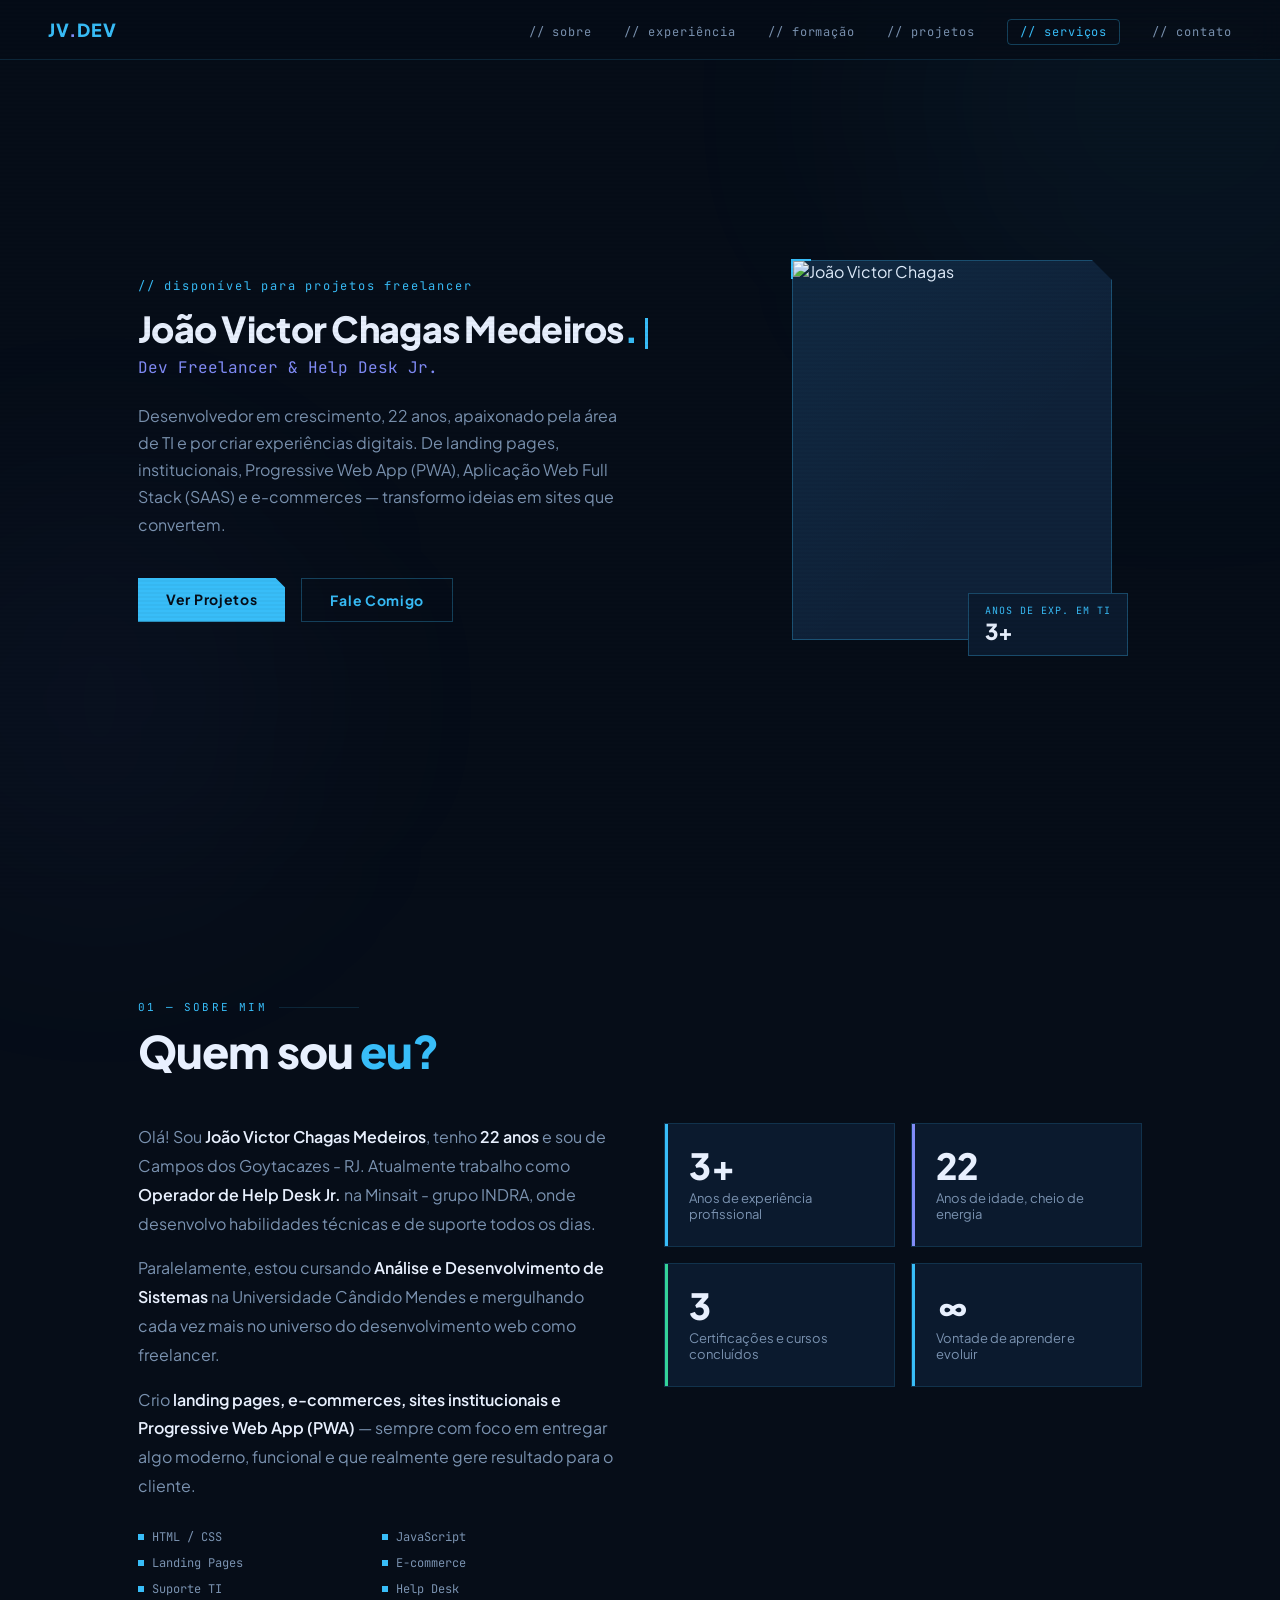
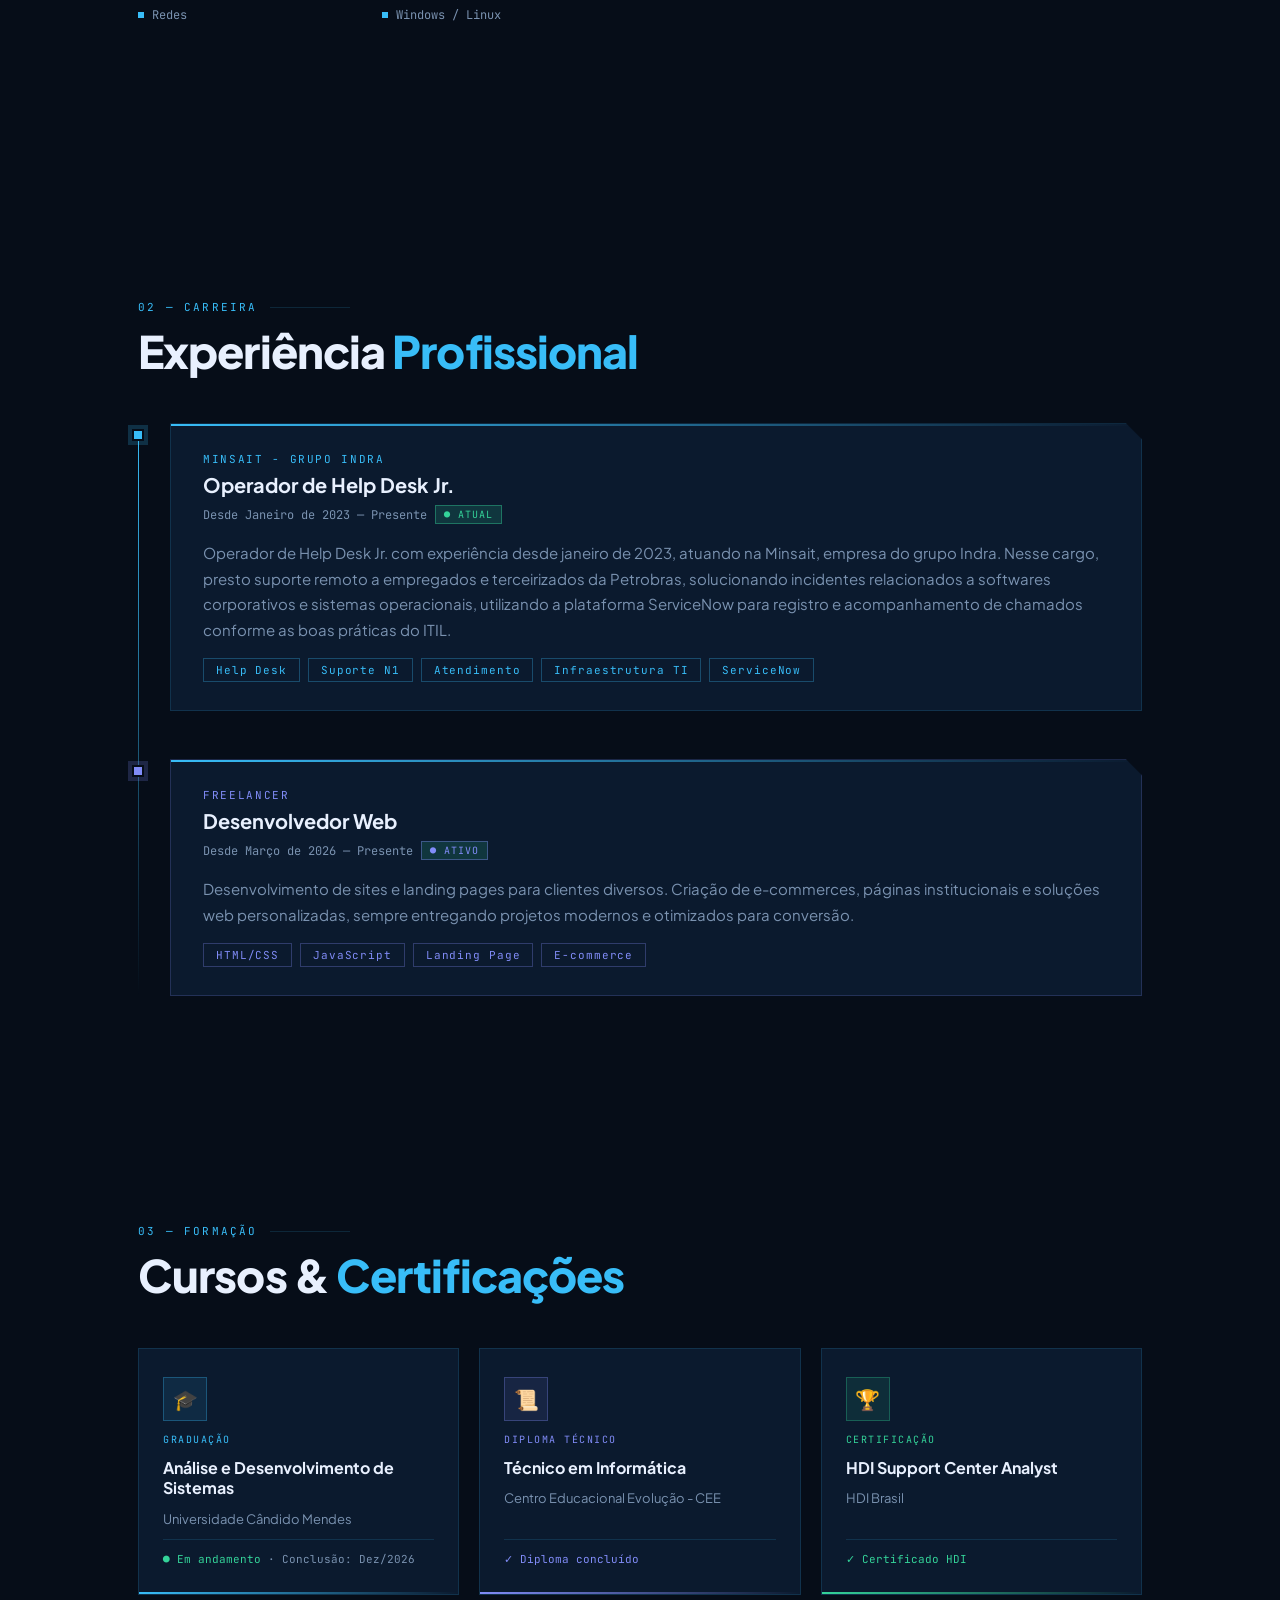
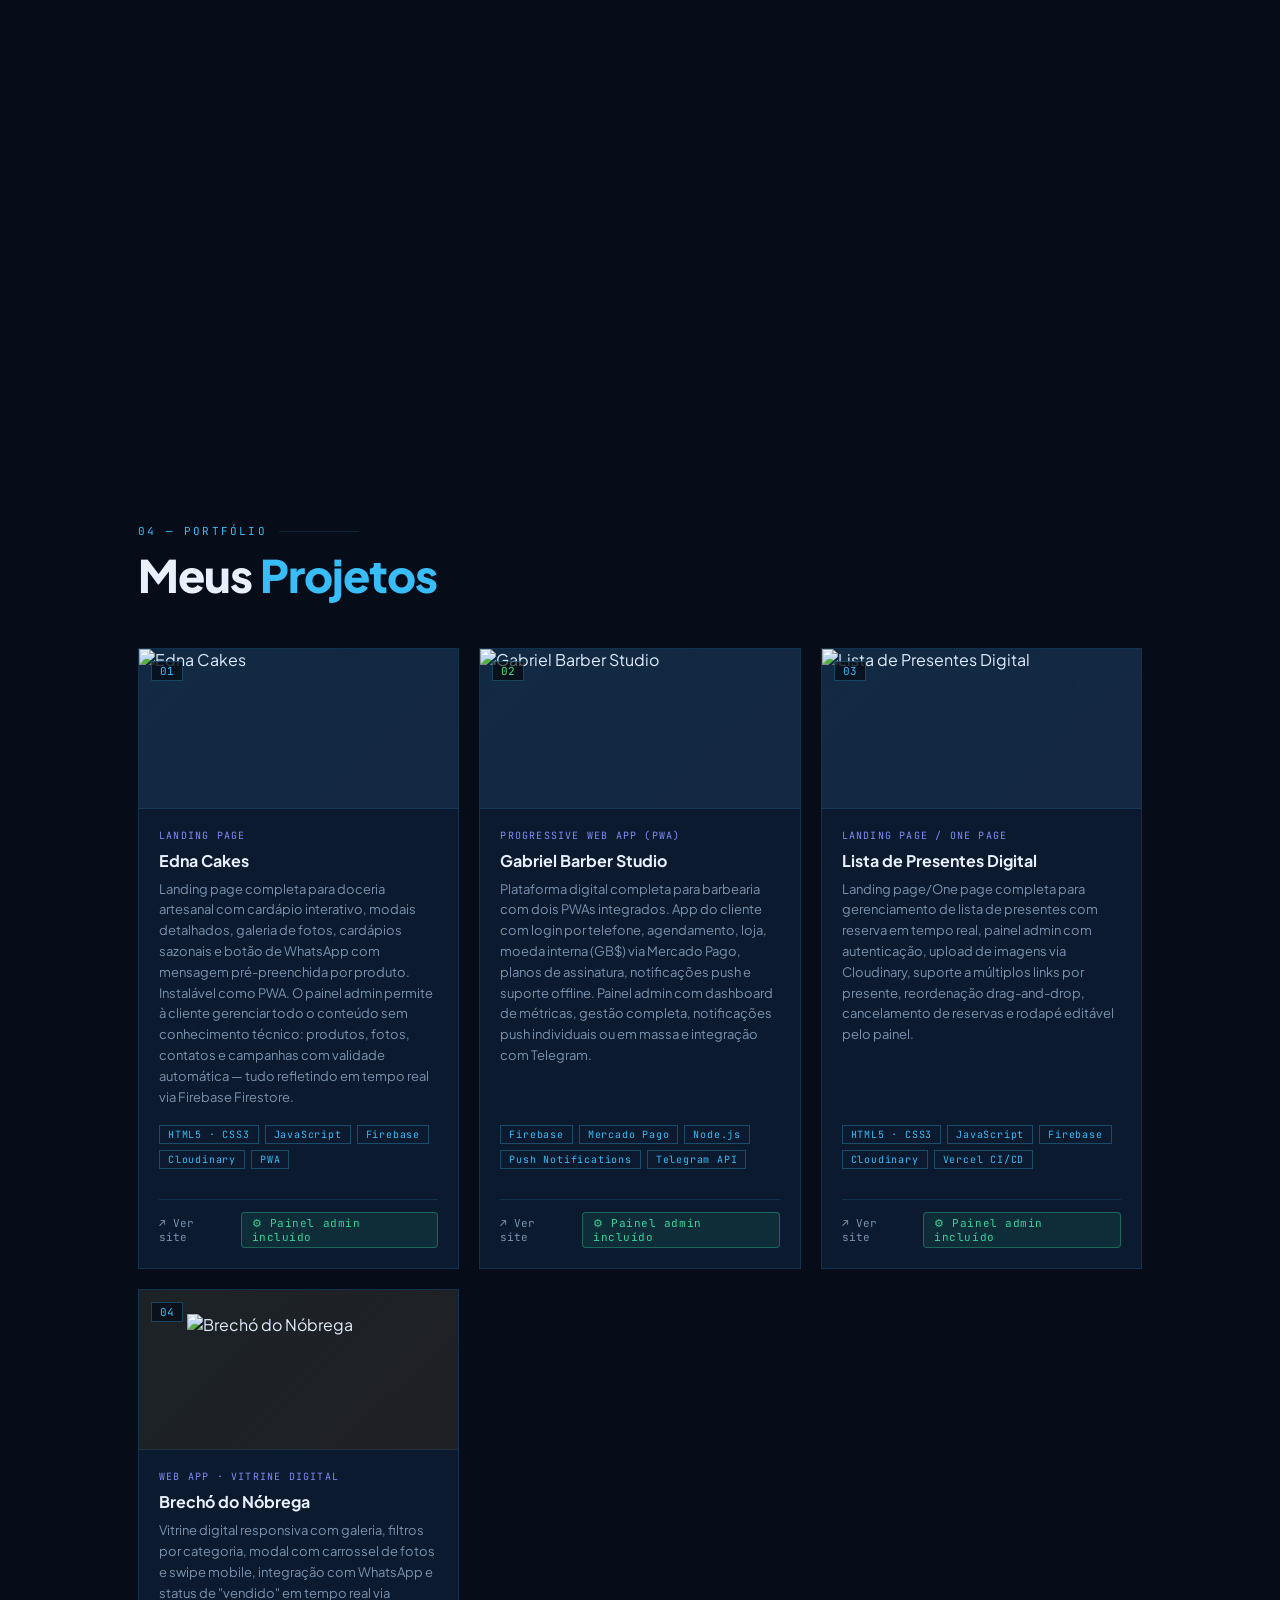
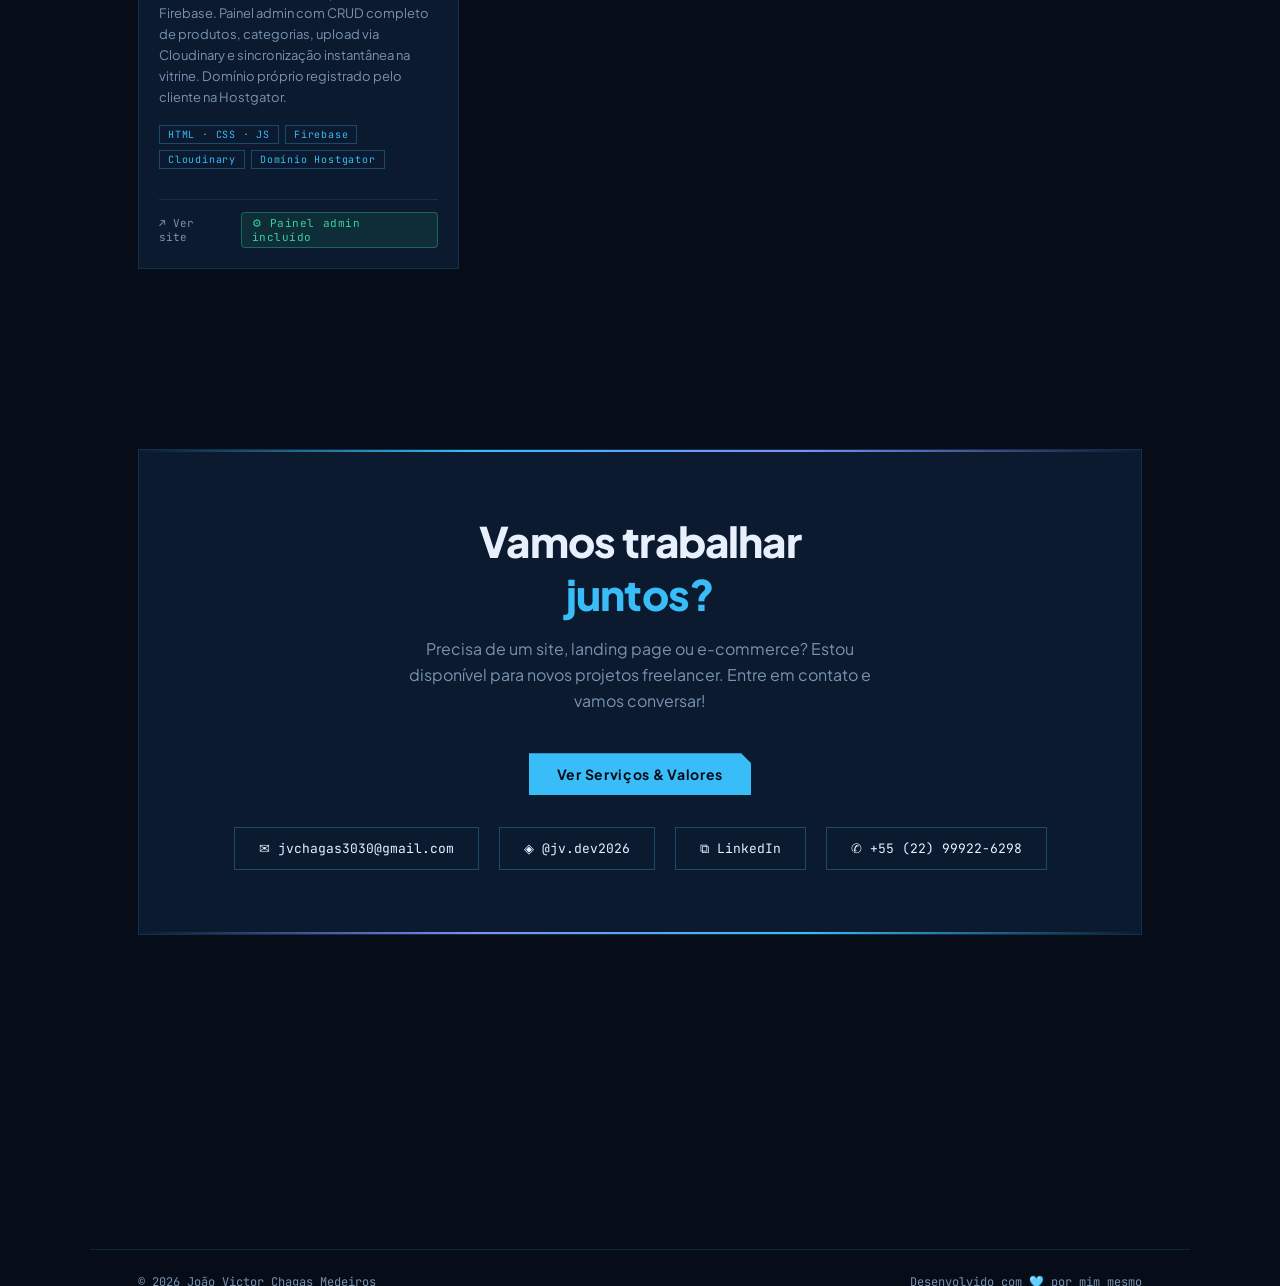
==== commit 9cf96a89: "Update index.html" ====
--- a/index.html
+++ b/index.html
@@ -911,6 +911,60 @@
     transform: none;
   }
 
+  /* Portfolio entry animation */
+  .portfolio-enter {
+    position: fixed;
+    inset: 0;
+    z-index: 99999;
+    background: #060d18;
+    display: flex;
+    flex-direction: column;
+    align-items: center;
+    justify-content: center;
+    gap: 20px;
+    transition: opacity 0.6s ease;
+  }
+  .portfolio-enter.fade-out {
+    opacity: 0;
+    pointer-events: none;
+  }
+  .pe-logo {
+    font-family: 'Plus Jakarta Sans', sans-serif;
+    font-weight: 800;
+    font-size: 32px;
+    color: var(--accent);
+    letter-spacing: 0.05em;
+    animation: peSlideUp 0.6s 0.1s both;
+  }
+  .pe-logo span { color: var(--accent2); }
+  .pe-tagline {
+    font-family: 'JetBrains Mono', monospace;
+    font-size: 11px;
+    color: var(--muted);
+    letter-spacing: 0.2em;
+    animation: peSlideUp 0.5s 0.3s both;
+  }
+  .pe-bar {
+    width: 180px;
+    height: 2px;
+    background: var(--bg3);
+    border-radius: 2px;
+    overflow: hidden;
+    animation: peSlideUp 0.4s 0.4s both;
+  }
+  .pe-bar-fill {
+    height: 100%;
+    width: 0%;
+    background: linear-gradient(to right, var(--accent), var(--accent2));
+    border-radius: 2px;
+    animation: peFill 0.7s 0.45s forwards ease;
+  }
+  @keyframes peSlideUp {
+    from { opacity: 0; transform: translateY(14px); }
+    to   { opacity: 1; transform: translateY(0); }
+  }
+  @keyframes peFill { to { width: 100%; } }
+
   /* Transition overlay */
   .page-transition {
     position: fixed;
@@ -1114,6 +1168,13 @@
 
 <div class="bg-glow bg-glow-1"></div>
 <div class="bg-glow bg-glow-2"></div>
+
+<!-- Portfolio entry animation -->
+<div class="portfolio-enter" id="portfolioEnter">
+  <div class="pe-logo">JV<span>.</span>DEV</div>
+  <div class="pe-tagline">// CARREGANDO PORTFÓLIO</div>
+  <div class="pe-bar"><div class="pe-bar-fill"></div></div>
+</div>
 
 <!-- Transition overlay -->
 <div class="page-transition" id="pageTransition">
@@ -1273,7 +1334,7 @@
         <p class="timeline-company" style="color: var(--accent2);">FREELANCER</p>
         <h3 class="timeline-role">Desenvolvedor Web</h3>
         <div class="timeline-period">
-          <span>Desde Maio de 2026 — Presente</span>
+          <span>Desde Março de 2026 — Presente</span>
           <span class="active-badge" style="border-color: rgba(129,140,248,0.4); color: var(--accent2);">● ATIVO</span>
         </div>
         <p class="timeline-desc">
@@ -1386,9 +1447,9 @@
         <img src="https://res.cloudinary.com/dcvhqnr1c/image/upload/q_auto/f_auto/v1778785037/imagem_2026-05-14_155714997_dipp93.png" alt="Lista de Presentes Digital" style="width: 100%; height: 100%; object-fit: cover; object-position: top; display: block;"/>
       </div>
       <div class="projeto-content">
-        <p class="projeto-type">APLICAÇÃO WEB FULL STACK · SAAS</p>
+        <p class="projeto-type">LANDING PAGE / ONE PAGE</p>
         <h3 class="projeto-title">Lista de Presentes Digital</h3>
-        <p class="projeto-desc">Aplicação web completa para gerenciamento de lista de presentes com reserva em tempo real, painel admin com autenticação, upload de imagens via Cloudinary, suporte a múltiplos links por presente, reordenação drag-and-drop, cancelamento de reservas e rodapé editável pelo painel.</p>
+        <p class="projeto-desc">Landing page/One page completa para gerenciamento de lista de presentes com reserva em tempo real, painel admin com autenticação, upload de imagens via Cloudinary, suporte a múltiplos links por presente, reordenação drag-and-drop, cancelamento de reservas e rodapé editável pelo painel.</p>
         <div class="projeto-tags" style="display:flex; flex-wrap:wrap; gap:6px; margin: 10px 0;">
           <span class="tag" style="font-size:10px; padding: 2px 8px;">HTML5 · CSS3</span>
           <span class="tag" style="font-size:10px; padding: 2px 8px;">JavaScript</span>
@@ -1499,6 +1560,15 @@
     navMobile.classList.remove('open');
     menuBtn.querySelectorAll('span').forEach(s => { s.style.transform = ''; s.style.opacity = ''; });
   }
+  // Remover animação de entrada
+  window.addEventListener('load', () => {
+    const enter = document.getElementById('portfolioEnter');
+    setTimeout(() => {
+      enter.classList.add('fade-out');
+      setTimeout(() => enter.remove(), 600);
+    }, 1200);
+  });
+
   // Transição para página de serviços
   function goToServicos(e) {
     e.preventDefault();
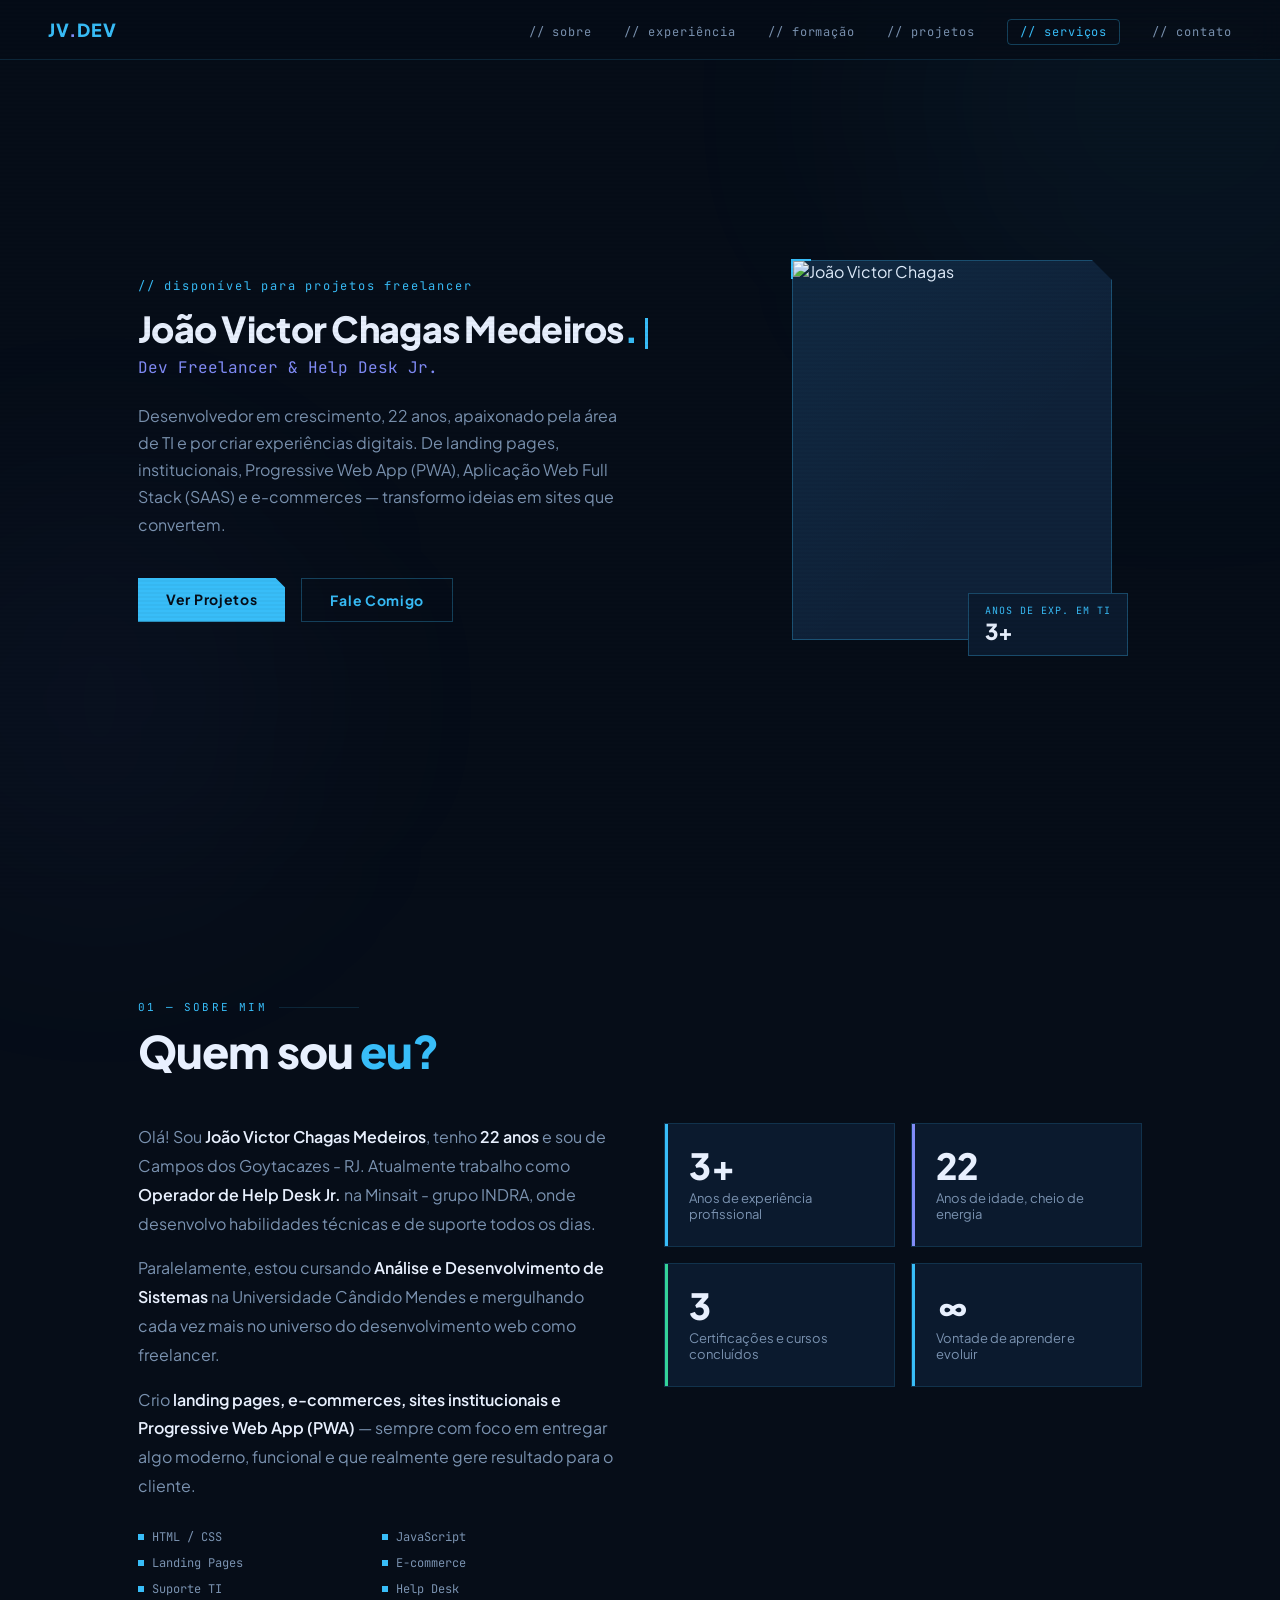
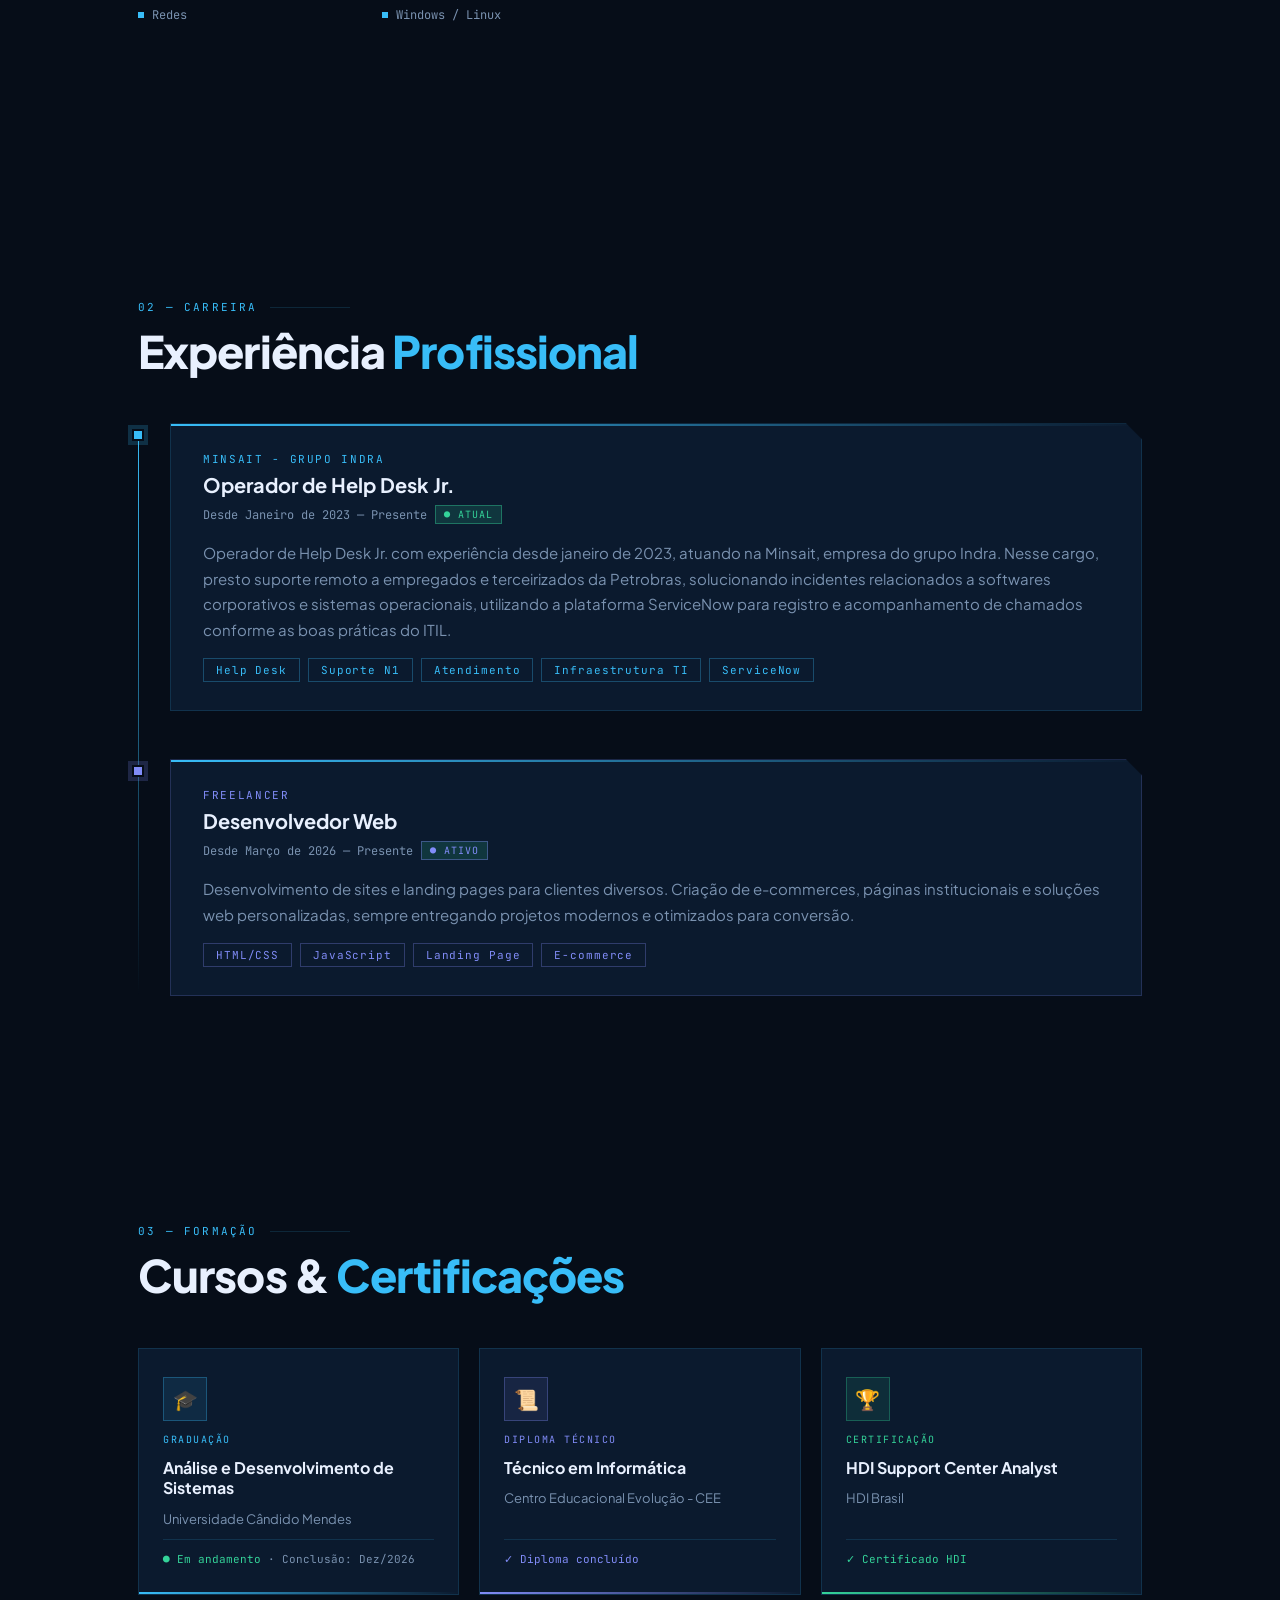
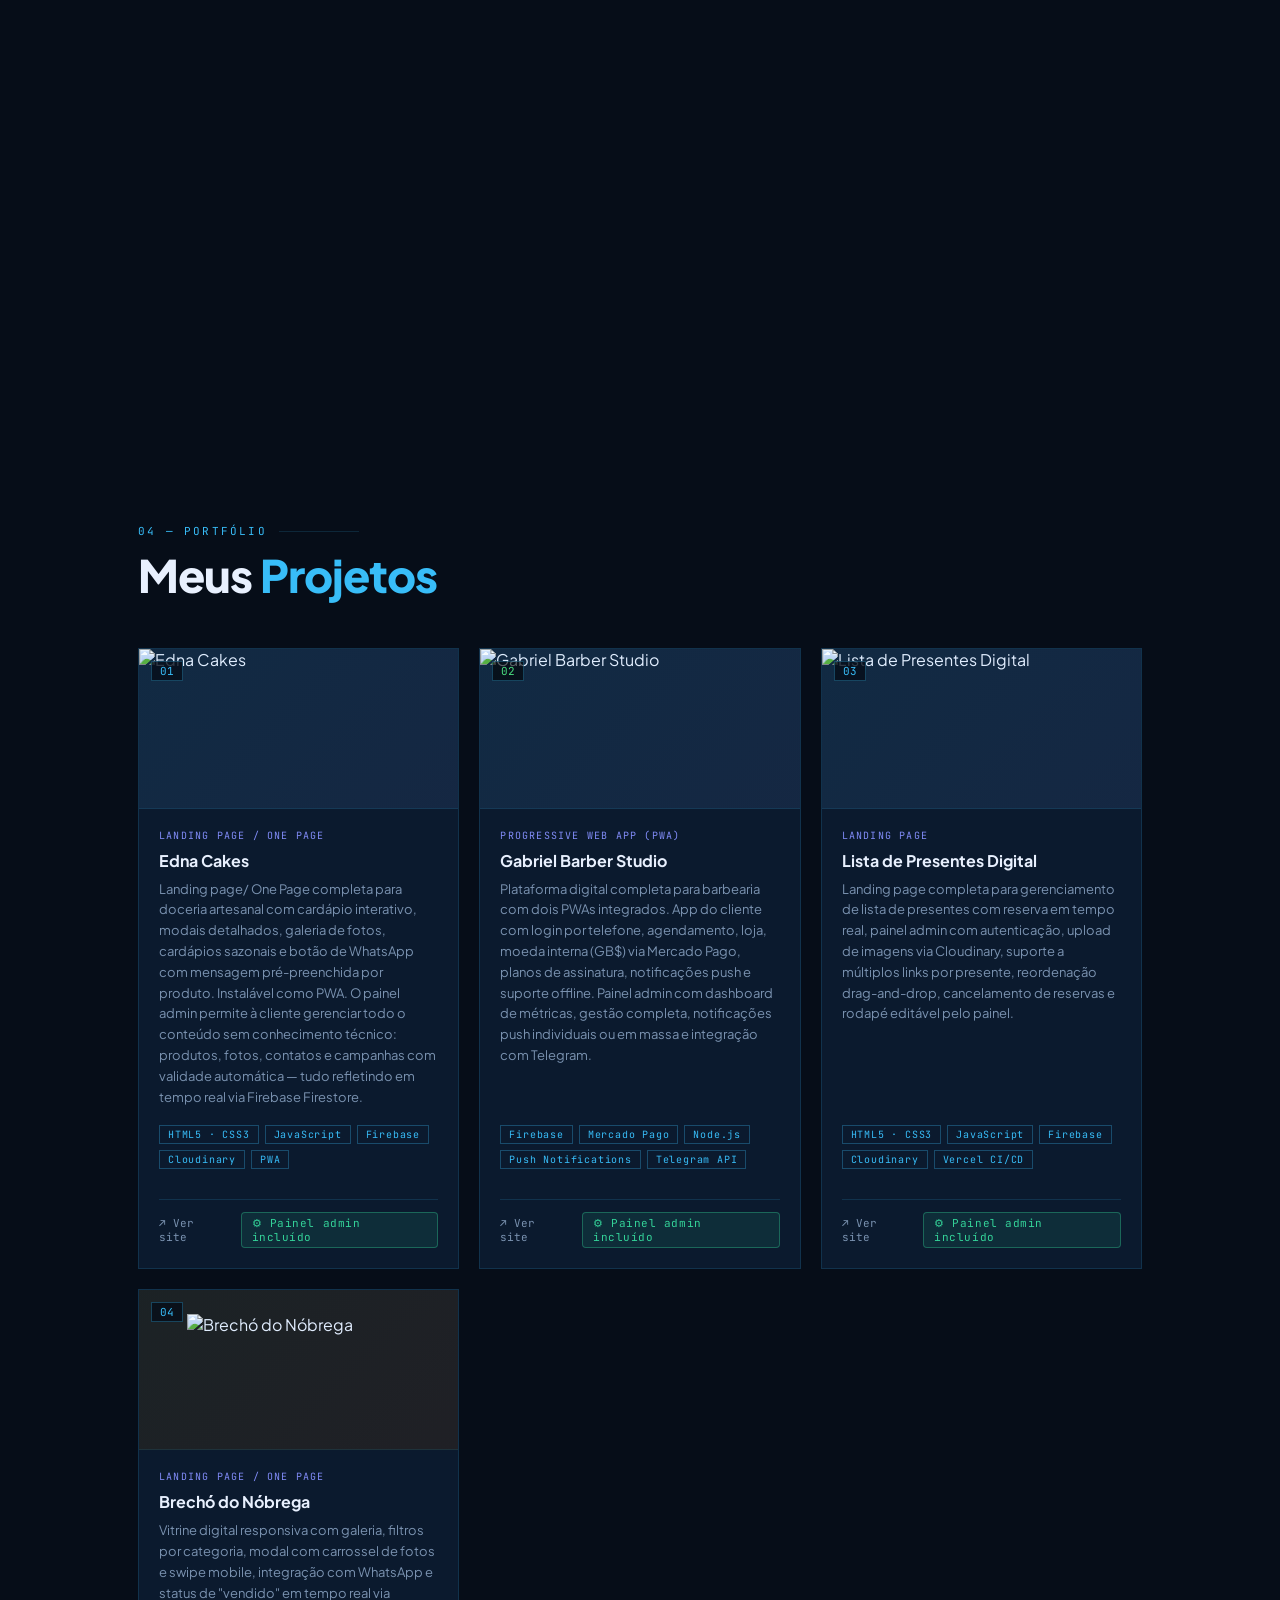
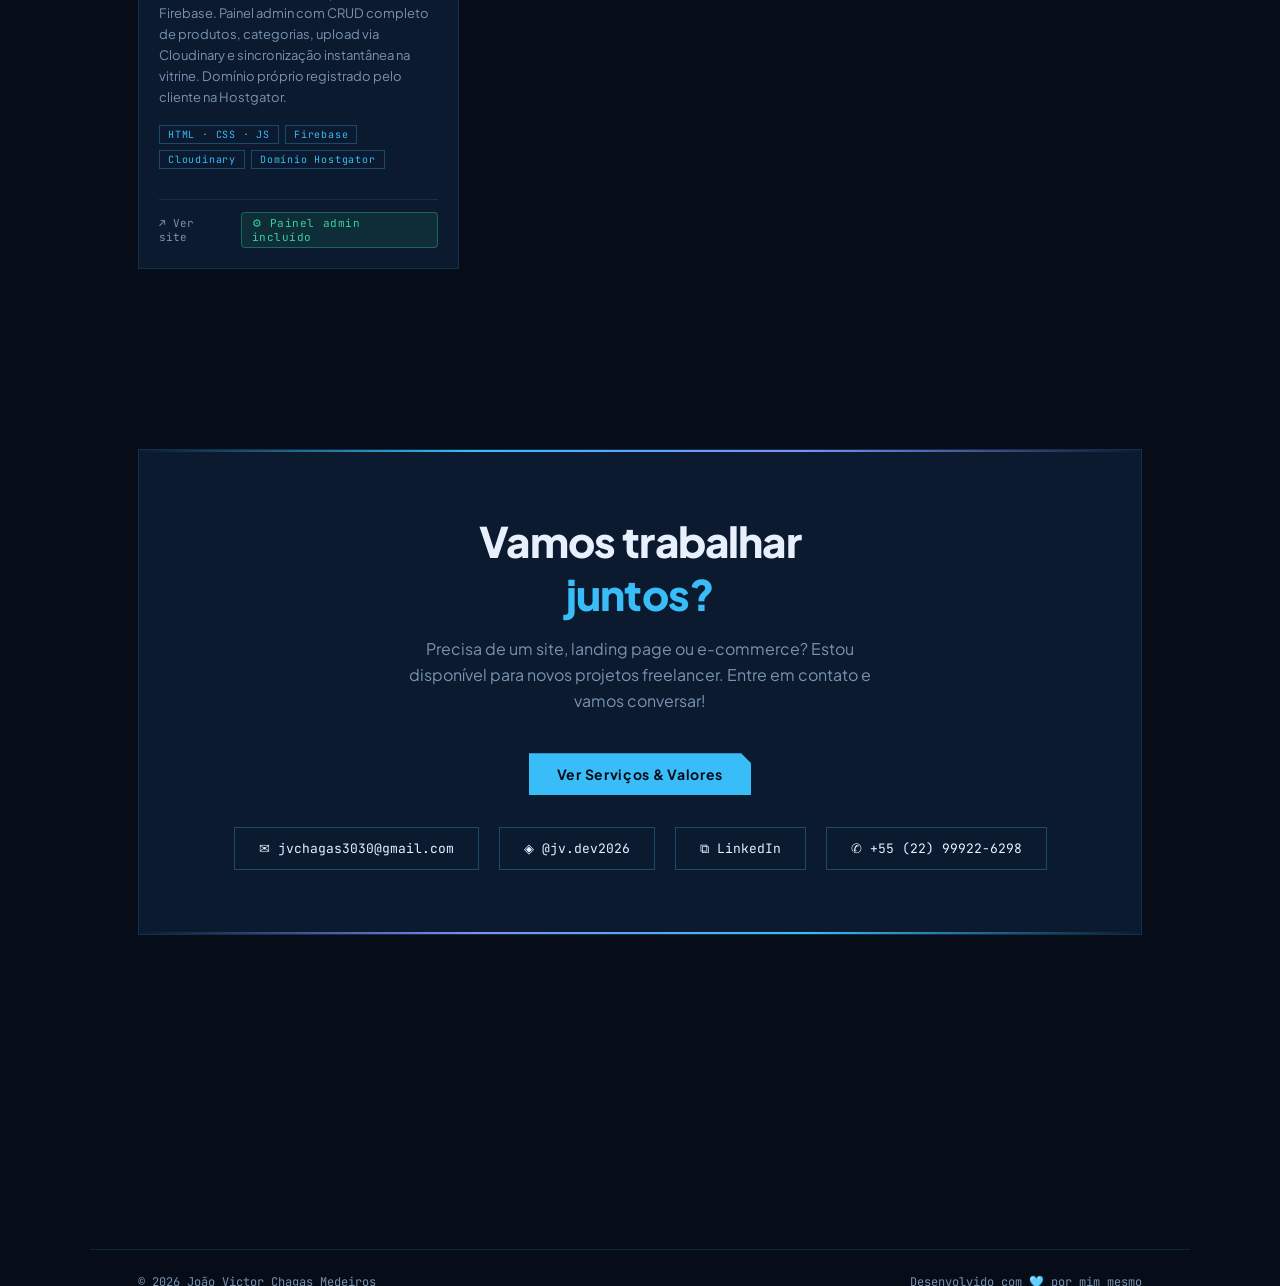
==== commit a78d463a: "Update index.html" ====
--- a/index.html
+++ b/index.html
@@ -1401,9 +1401,9 @@
         <img src="https://res.cloudinary.com/dcvhqnr1c/image/upload/q_auto/f_auto/v1778778411/imagem_2026-05-14_140648057_ebqe10.png" alt="Edna Cakes" style="width: 100%; height: 100%; object-fit: cover; object-position: top; display: block;"/>
       </div>
       <div class="projeto-content">
-        <p class="projeto-type">LANDING PAGE</p>
+        <p class="projeto-type">LANDING PAGE / ONE PAGE</p>
         <h3 class="projeto-title">Edna Cakes</h3>
-        <p class="projeto-desc">Landing page completa para doceria artesanal com cardápio interativo, modais detalhados, galeria de fotos, cardápios sazonais e botão de WhatsApp com mensagem pré-preenchida por produto. Instalável como PWA. O painel admin permite à cliente gerenciar todo o conteúdo sem conhecimento técnico: produtos, fotos, contatos e campanhas com validade automática — tudo refletindo em tempo real via Firebase Firestore.</p>
+        <p class="projeto-desc">Landing page/ One Page completa para doceria artesanal com cardápio interativo, modais detalhados, galeria de fotos, cardápios sazonais e botão de WhatsApp com mensagem pré-preenchida por produto. Instalável como PWA. O painel admin permite à cliente gerenciar todo o conteúdo sem conhecimento técnico: produtos, fotos, contatos e campanhas com validade automática — tudo refletindo em tempo real via Firebase Firestore.</p>
         <div class="projeto-tags" style="display:flex; flex-wrap:wrap; gap:6px; margin: 10px 0;">
           <span class="tag" style="font-size:10px; padding: 2px 8px;">HTML5 · CSS3</span>
           <span class="tag" style="font-size:10px; padding: 2px 8px;">JavaScript</span>
@@ -1447,9 +1447,9 @@
         <img src="https://res.cloudinary.com/dcvhqnr1c/image/upload/q_auto/f_auto/v1778785037/imagem_2026-05-14_155714997_dipp93.png" alt="Lista de Presentes Digital" style="width: 100%; height: 100%; object-fit: cover; object-position: top; display: block;"/>
       </div>
       <div class="projeto-content">
-        <p class="projeto-type">LANDING PAGE / ONE PAGE</p>
+        <p class="projeto-type">LANDING PAGE</p>
         <h3 class="projeto-title">Lista de Presentes Digital</h3>
-        <p class="projeto-desc">Landing page/One page completa para gerenciamento de lista de presentes com reserva em tempo real, painel admin com autenticação, upload de imagens via Cloudinary, suporte a múltiplos links por presente, reordenação drag-and-drop, cancelamento de reservas e rodapé editável pelo painel.</p>
+        <p class="projeto-desc">Landing page completa para gerenciamento de lista de presentes com reserva em tempo real, painel admin com autenticação, upload de imagens via Cloudinary, suporte a múltiplos links por presente, reordenação drag-and-drop, cancelamento de reservas e rodapé editável pelo painel.</p>
         <div class="projeto-tags" style="display:flex; flex-wrap:wrap; gap:6px; margin: 10px 0;">
           <span class="tag" style="font-size:10px; padding: 2px 8px;">HTML5 · CSS3</span>
           <span class="tag" style="font-size:10px; padding: 2px 8px;">JavaScript</span>
@@ -1470,7 +1470,7 @@
         <img src="https://res.cloudinary.com/dcvhqnr1c/image/upload/q_auto/f_auto/v1779039799/icon-512_zmkmye.svg" alt="Brechó do Nóbrega" style="width: 70%; height: 70%; object-fit: contain; display: block;"/>
       </div>
       <div class="projeto-content">
-        <p class="projeto-type">WEB APP · VITRINE DIGITAL</p>
+        <p class="projeto-type">LANDING PAGE / ONE PAGE</p>
         <h3 class="projeto-title">Brechó do Nóbrega</h3>
         <p class="projeto-desc">Vitrine digital responsiva com galeria, filtros por categoria, modal com carrossel de fotos e swipe mobile, integração com WhatsApp e status de "vendido" em tempo real via Firebase. Painel admin com CRUD completo de produtos, categorias, upload via Cloudinary e sincronização instantânea na vitrine. Domínio próprio registrado pelo cliente na Hostgator.</p>
         <div class="projeto-tags" style="display:flex; flex-wrap:wrap; gap:6px; margin: 10px 0;">
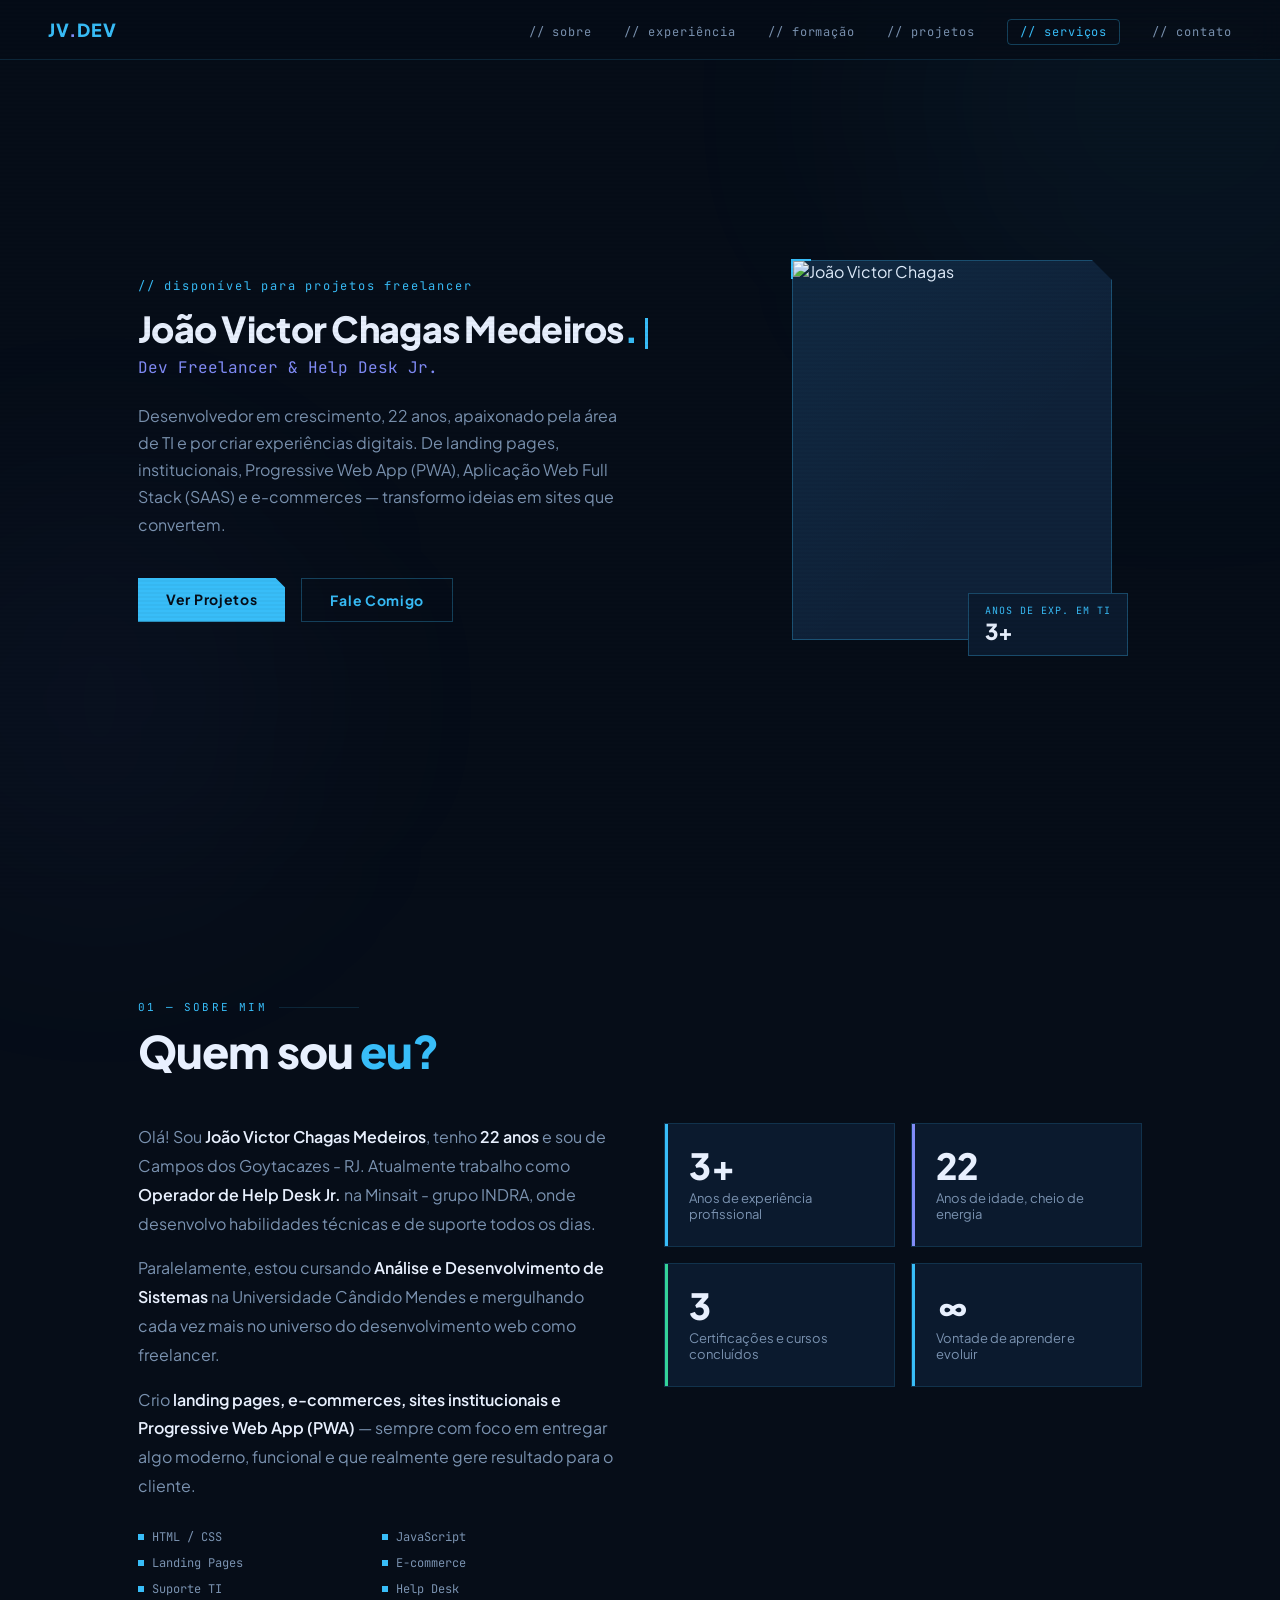
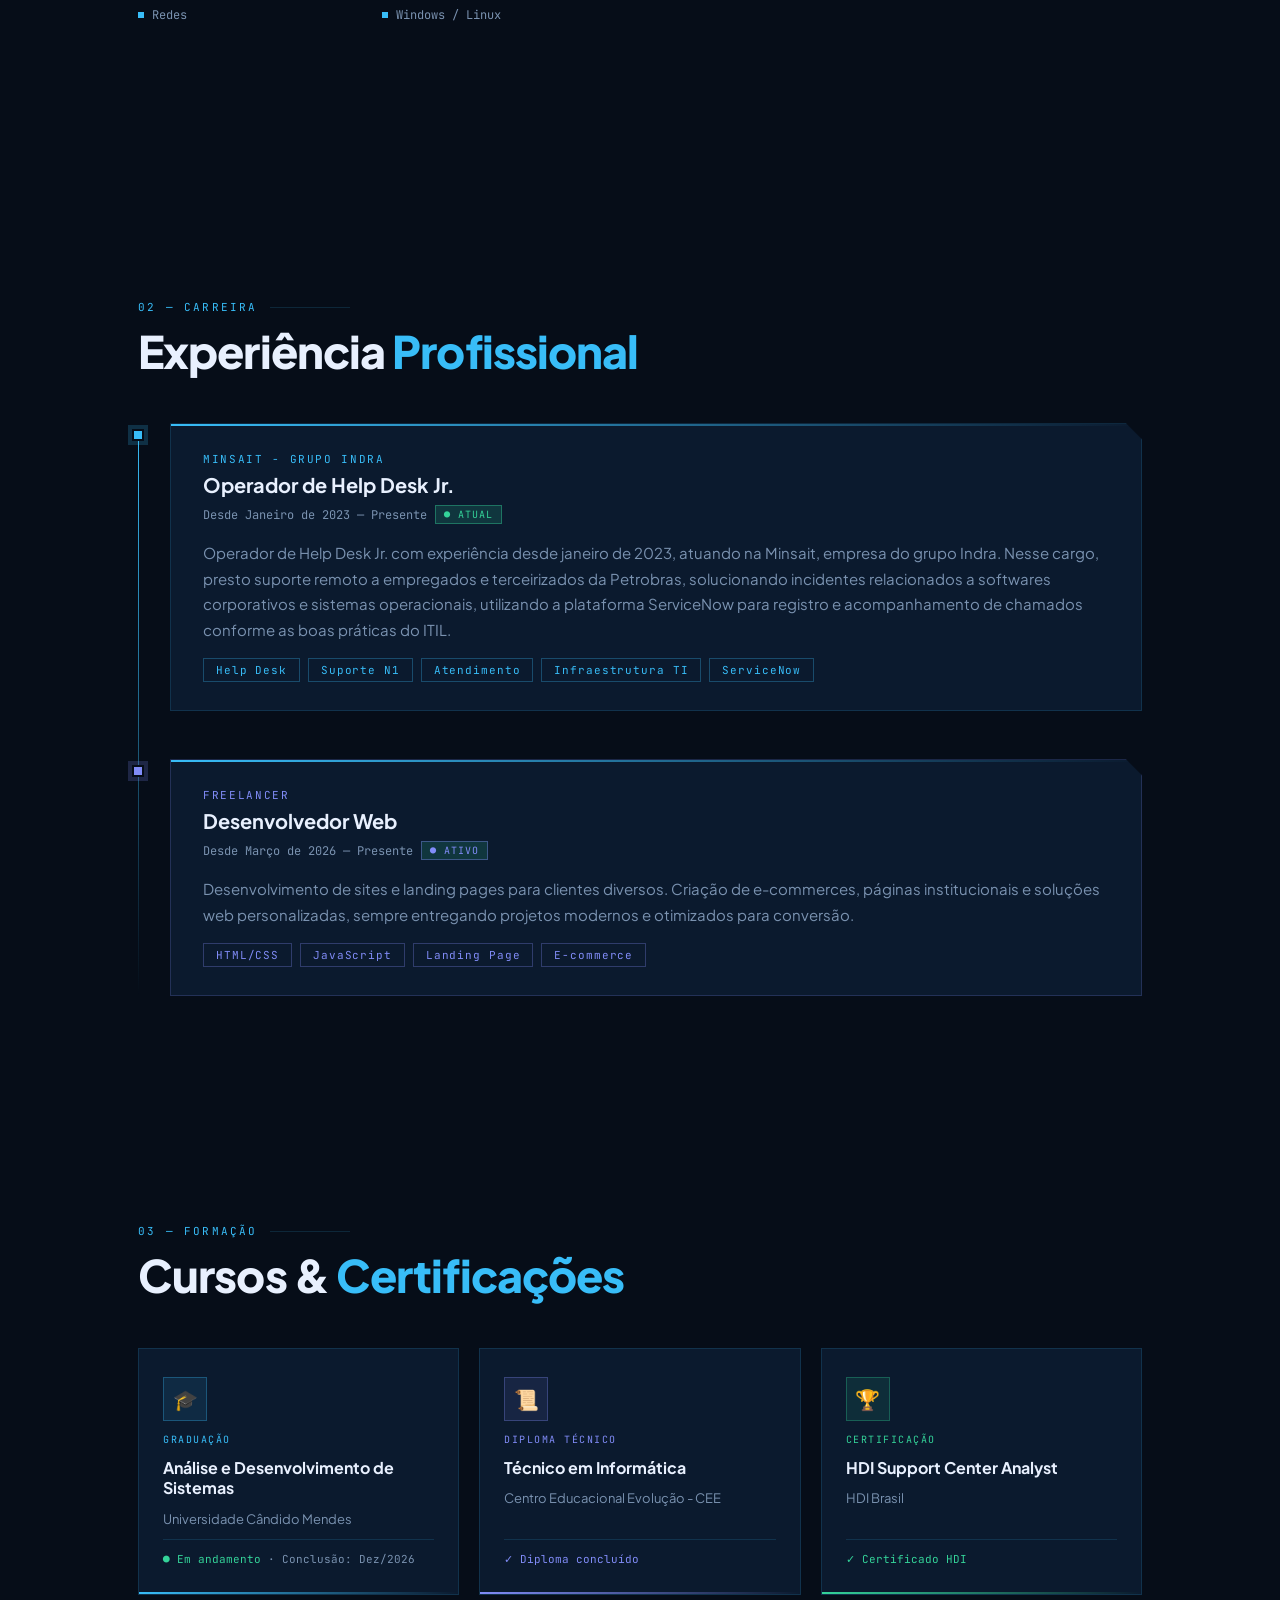
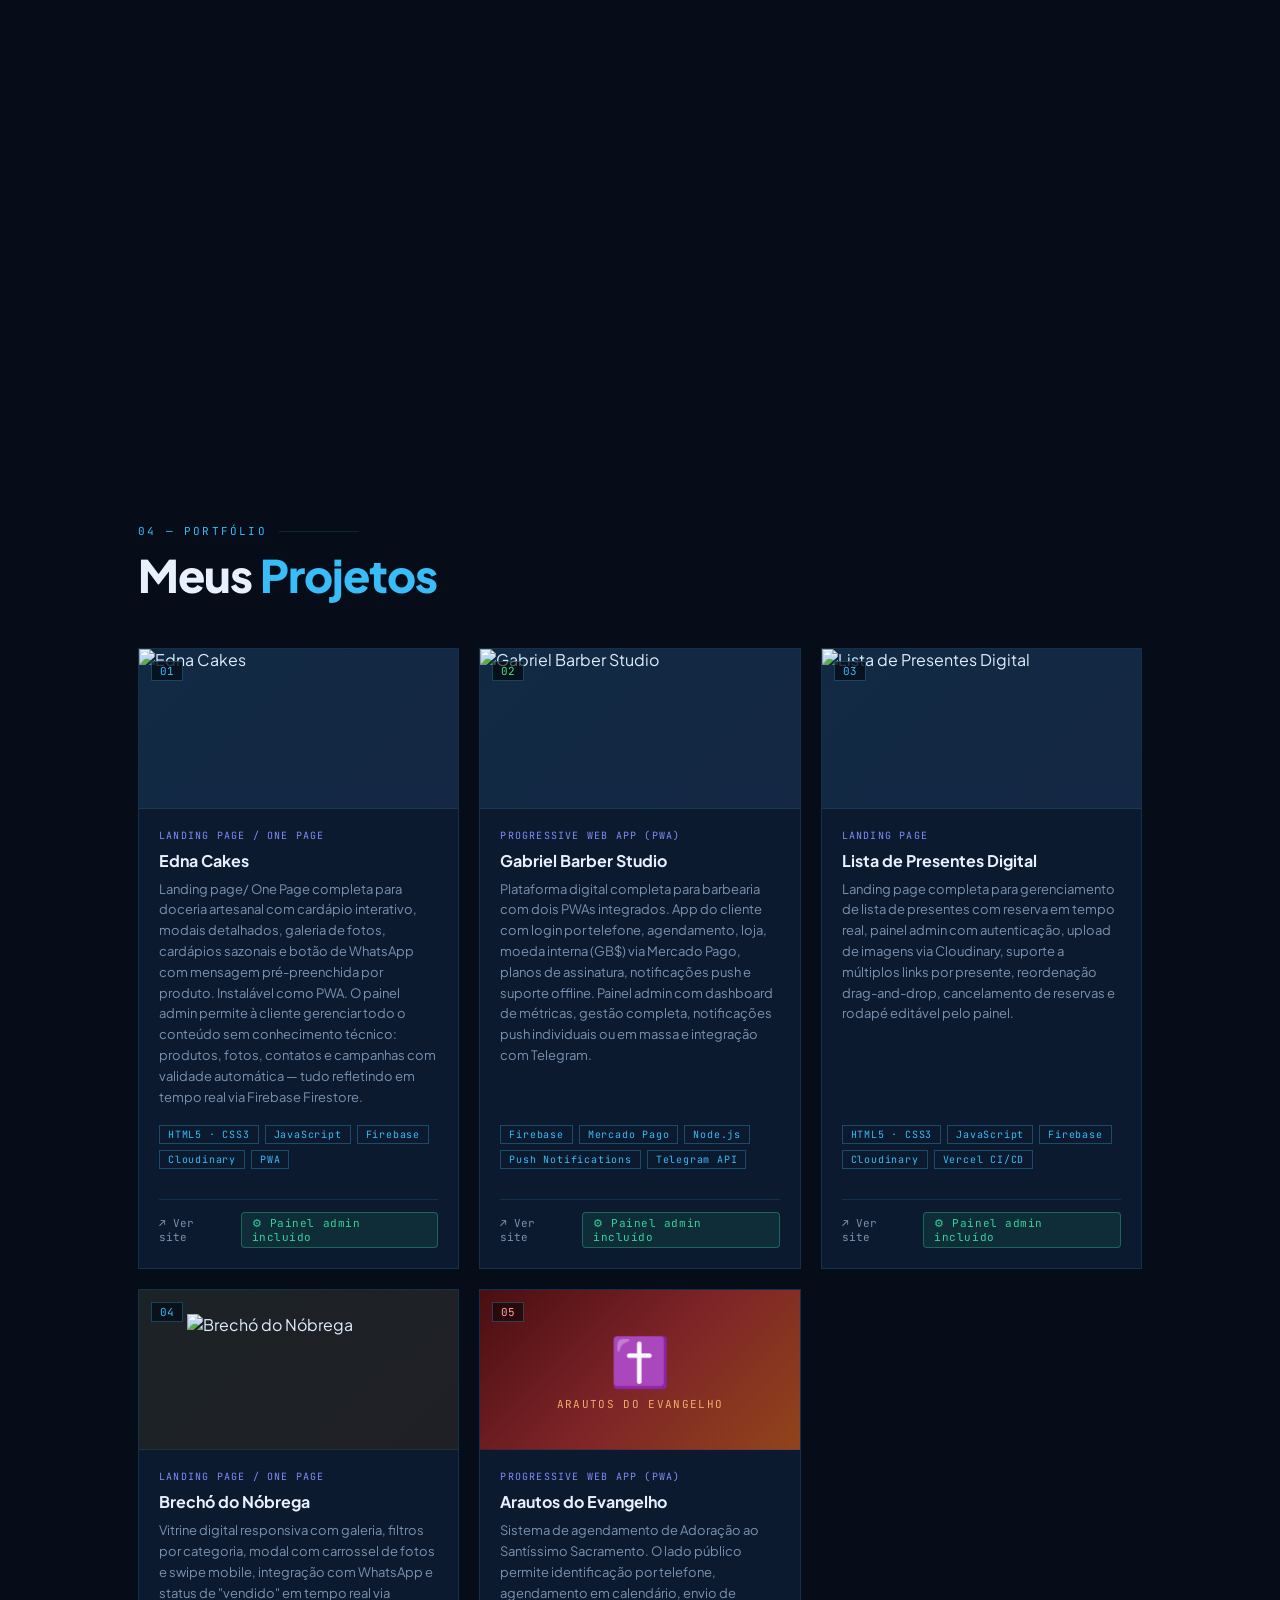
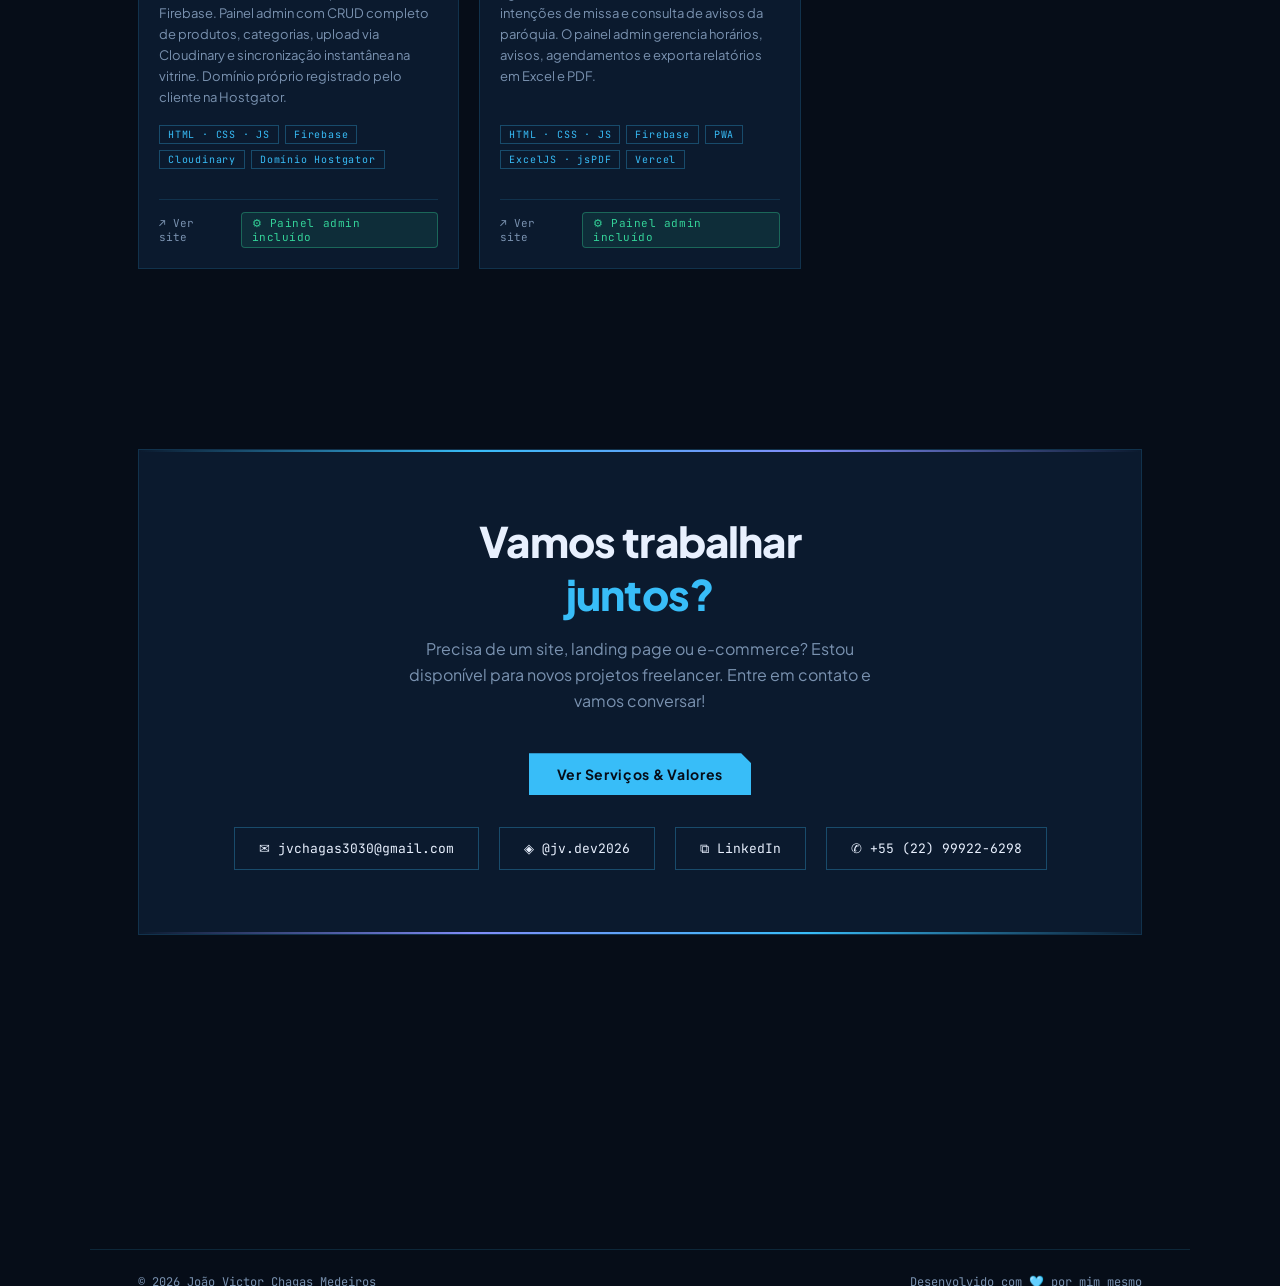
==== commit b9a40526: "Update index.html" ====
--- a/index.html
+++ b/index.html
@@ -1481,6 +1481,32 @@
         </div>
         <div class="projeto-links">
           <a href="https://www.brechodonobrega.com.br" target="_blank" class="projeto-link">↗ Ver site</a>
+          <span class="projeto-badge-admin">⚙ Painel admin incluído</span>
+        </div>
+      </div>
+    </div>
+
+    <div class="projeto-card reveal">
+      <div class="projeto-thumb" style="background: linear-gradient(135deg, #4a0505 0%, #7f1d1d 50%, #92400e 100%); display: flex; align-items: center; justify-content: center; flex-direction: column; gap: 12px; position: relative; overflow: hidden;">
+        <span class="projeto-num" style="background: rgba(0,0,0,0.5); color: #fca5a5;">05</span>
+        <div style="text-align:center; z-index:1;">
+          <div style="font-size:48px; margin-bottom:6px;">✝️</div>
+          <p style="font-family:'JetBrains Mono',monospace; font-size:11px; color:rgba(253,186,116,0.9); letter-spacing:0.12em;">ARAUTOS DO EVANGELHO</p>
+        </div>
+      </div>
+      <div class="projeto-content">
+        <p class="projeto-type">PROGRESSIVE WEB APP (PWA)</p>
+        <h3 class="projeto-title">Arautos do Evangelho</h3>
+        <p class="projeto-desc">Sistema de agendamento de Adoração ao Santíssimo Sacramento. O lado público permite identificação por telefone, agendamento em calendário, envio de intenções de missa e consulta de avisos da paróquia. O painel admin gerencia horários, avisos, agendamentos e exporta relatórios em Excel e PDF.</p>
+        <div class="projeto-tags" style="display:flex; flex-wrap:wrap; gap:6px; margin: 10px 0;">
+          <span class="tag" style="font-size:10px; padding: 2px 8px;">HTML · CSS · JS</span>
+          <span class="tag" style="font-size:10px; padding: 2px 8px;">Firebase</span>
+          <span class="tag" style="font-size:10px; padding: 2px 8px;">PWA</span>
+          <span class="tag" style="font-size:10px; padding: 2px 8px;">ExcelJS · jsPDF</span>
+          <span class="tag" style="font-size:10px; padding: 2px 8px;">Vercel</span>
+        </div>
+        <div class="projeto-links">
+          <a href="https://arautos-adoracao.vercel.app" target="_blank" class="projeto-link">↗ Ver site</a>
           <span class="projeto-badge-admin">⚙ Painel admin incluído</span>
         </div>
       </div>
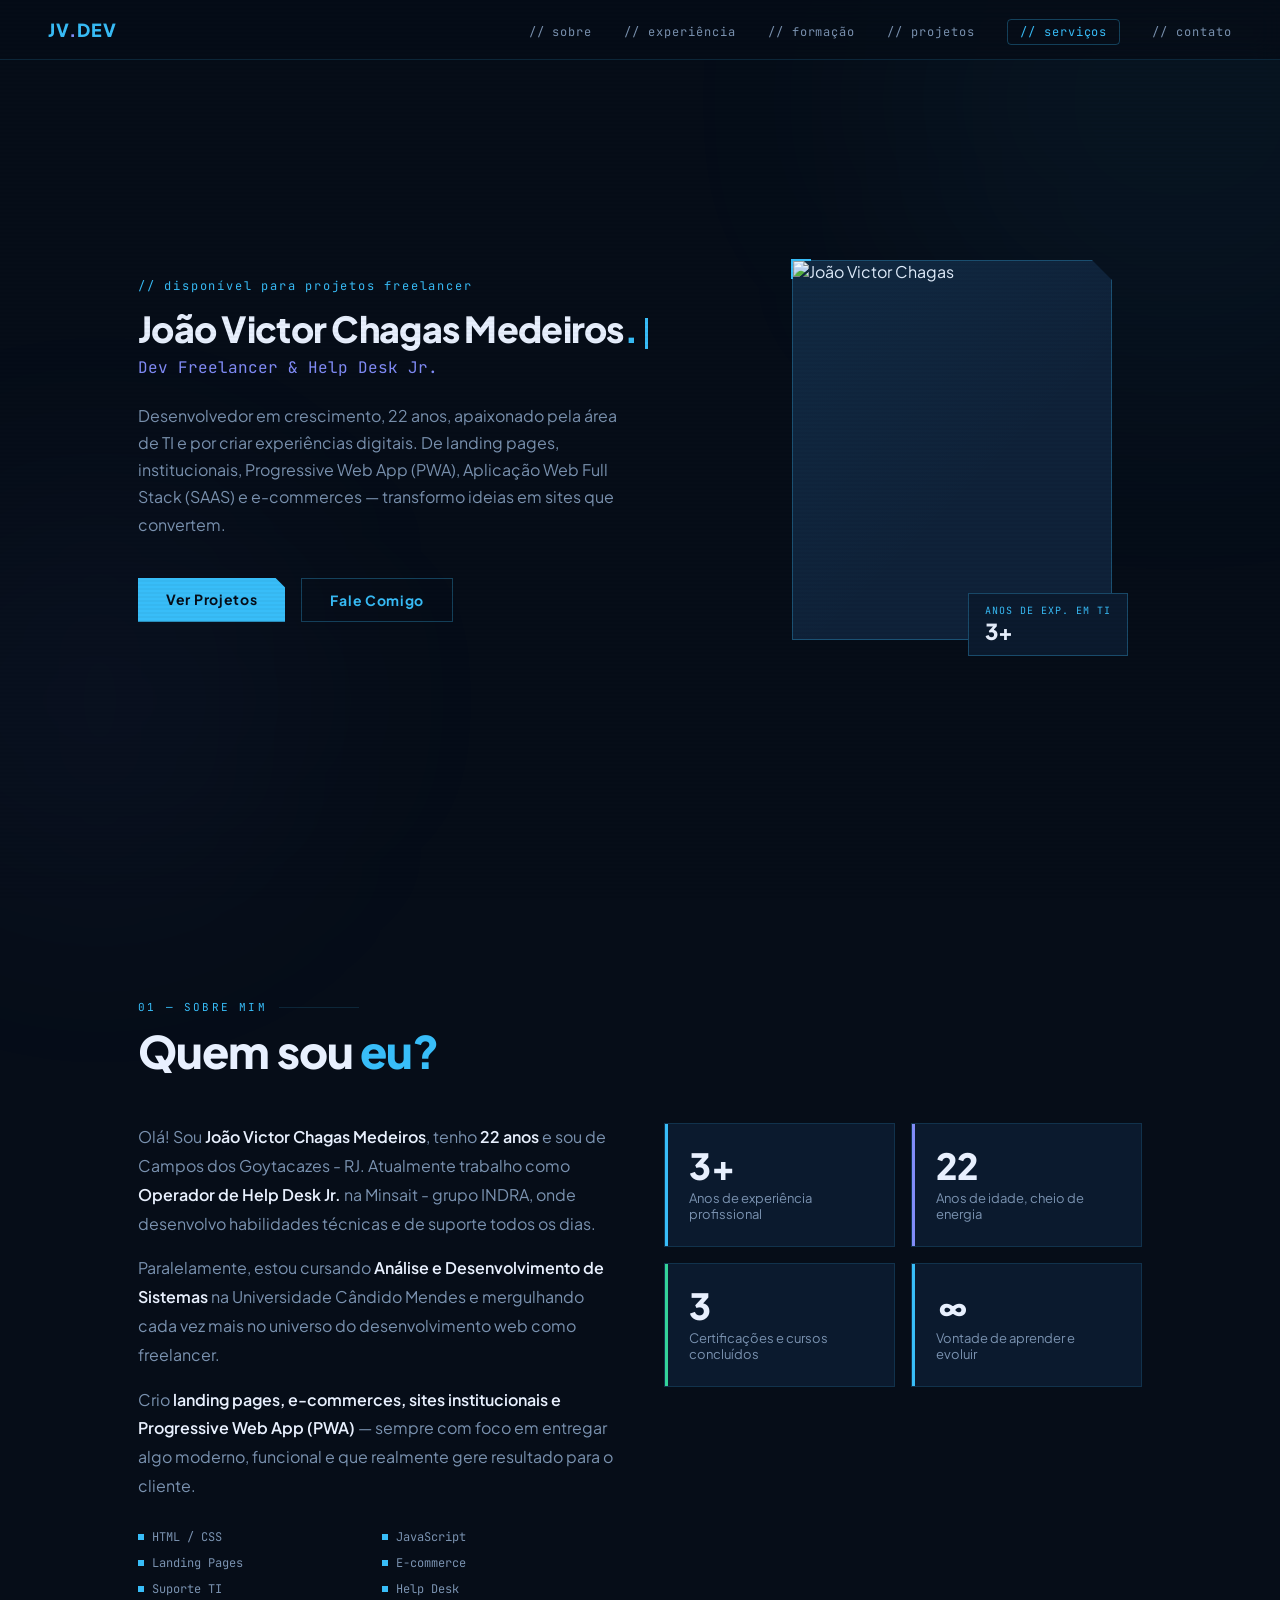
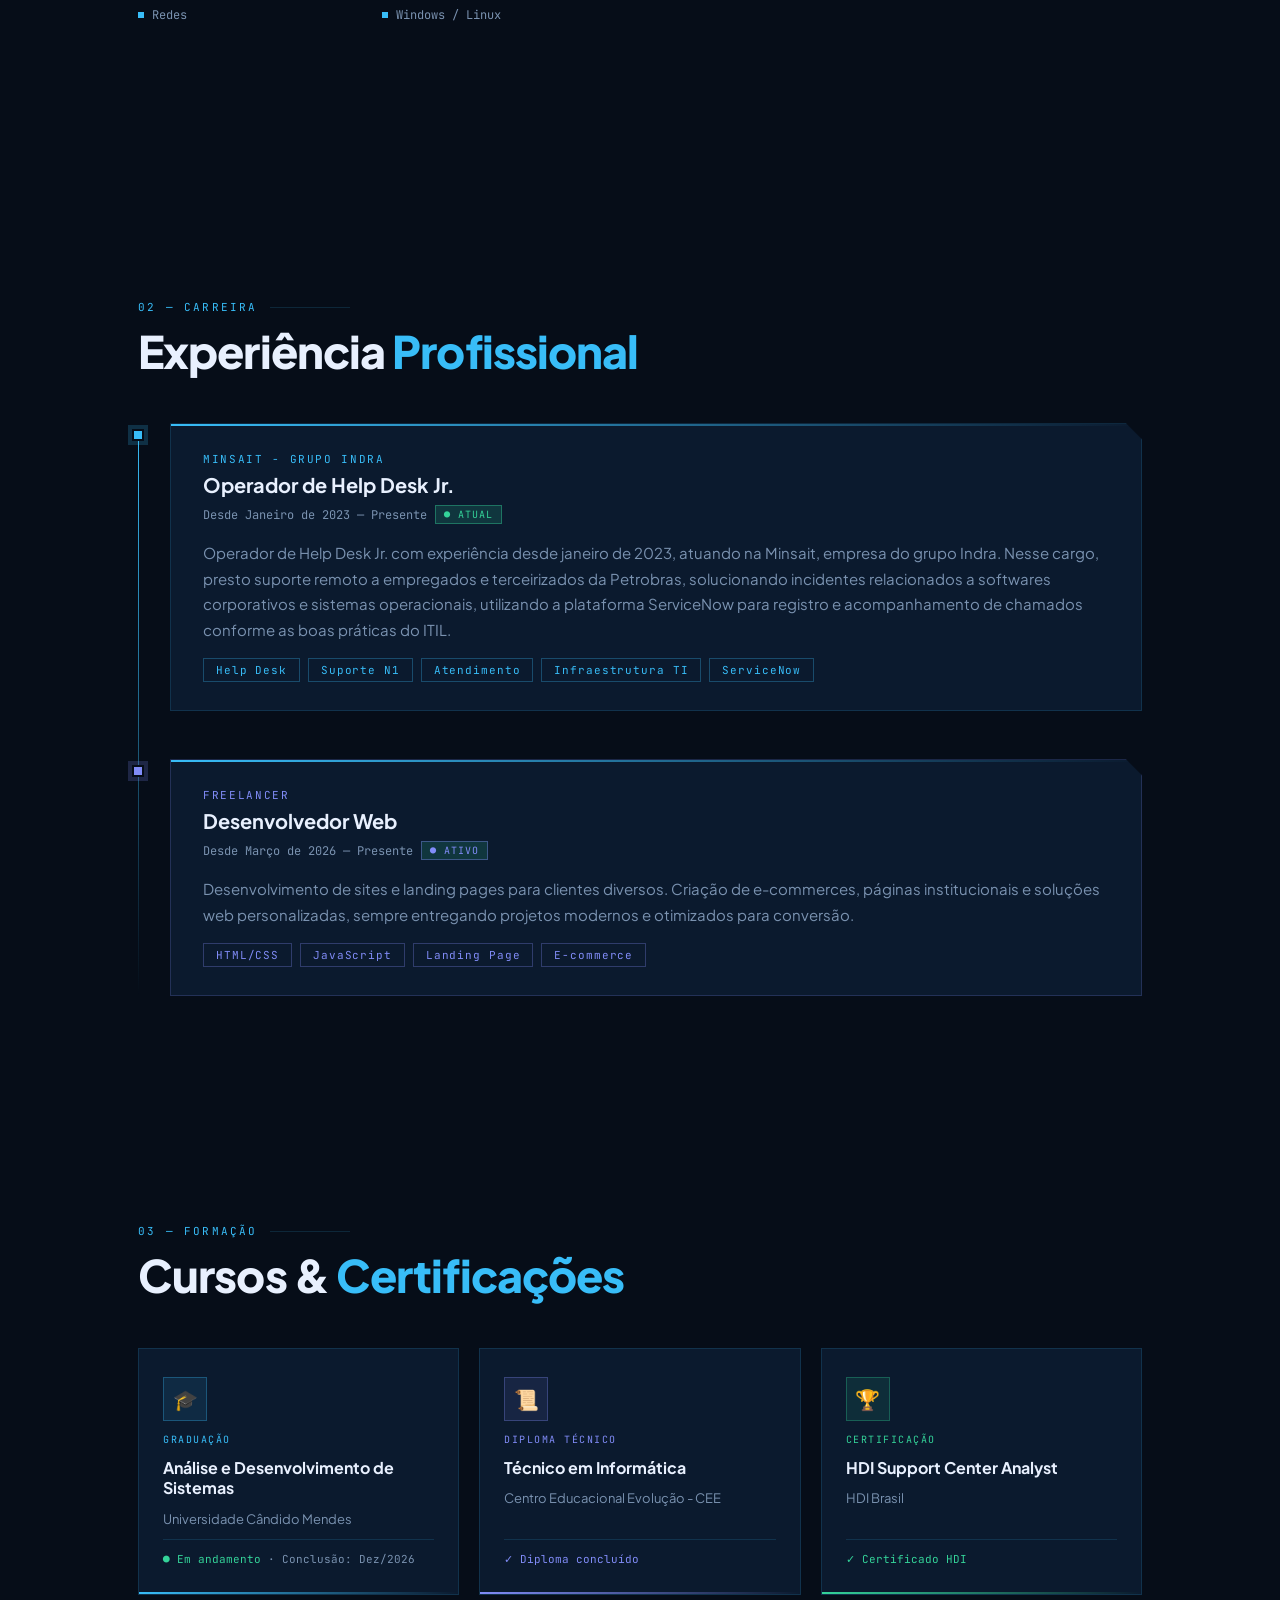
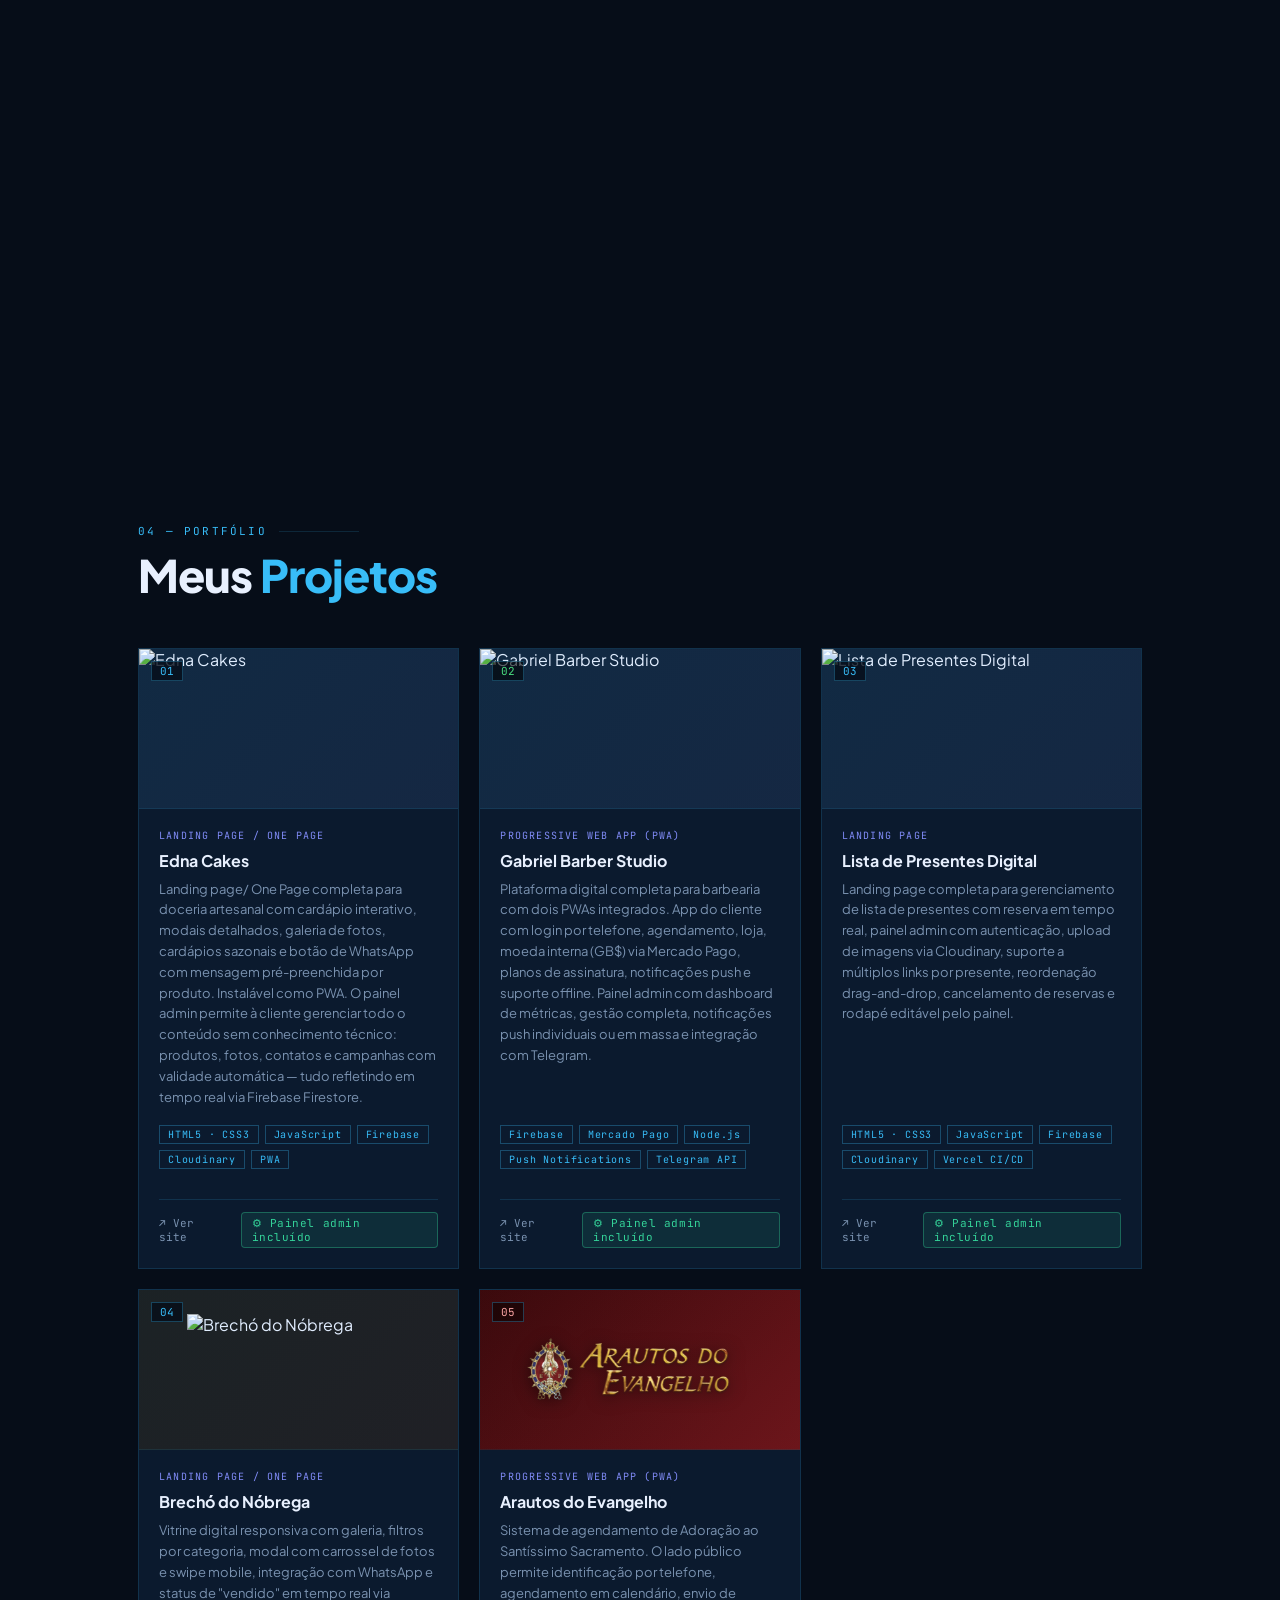
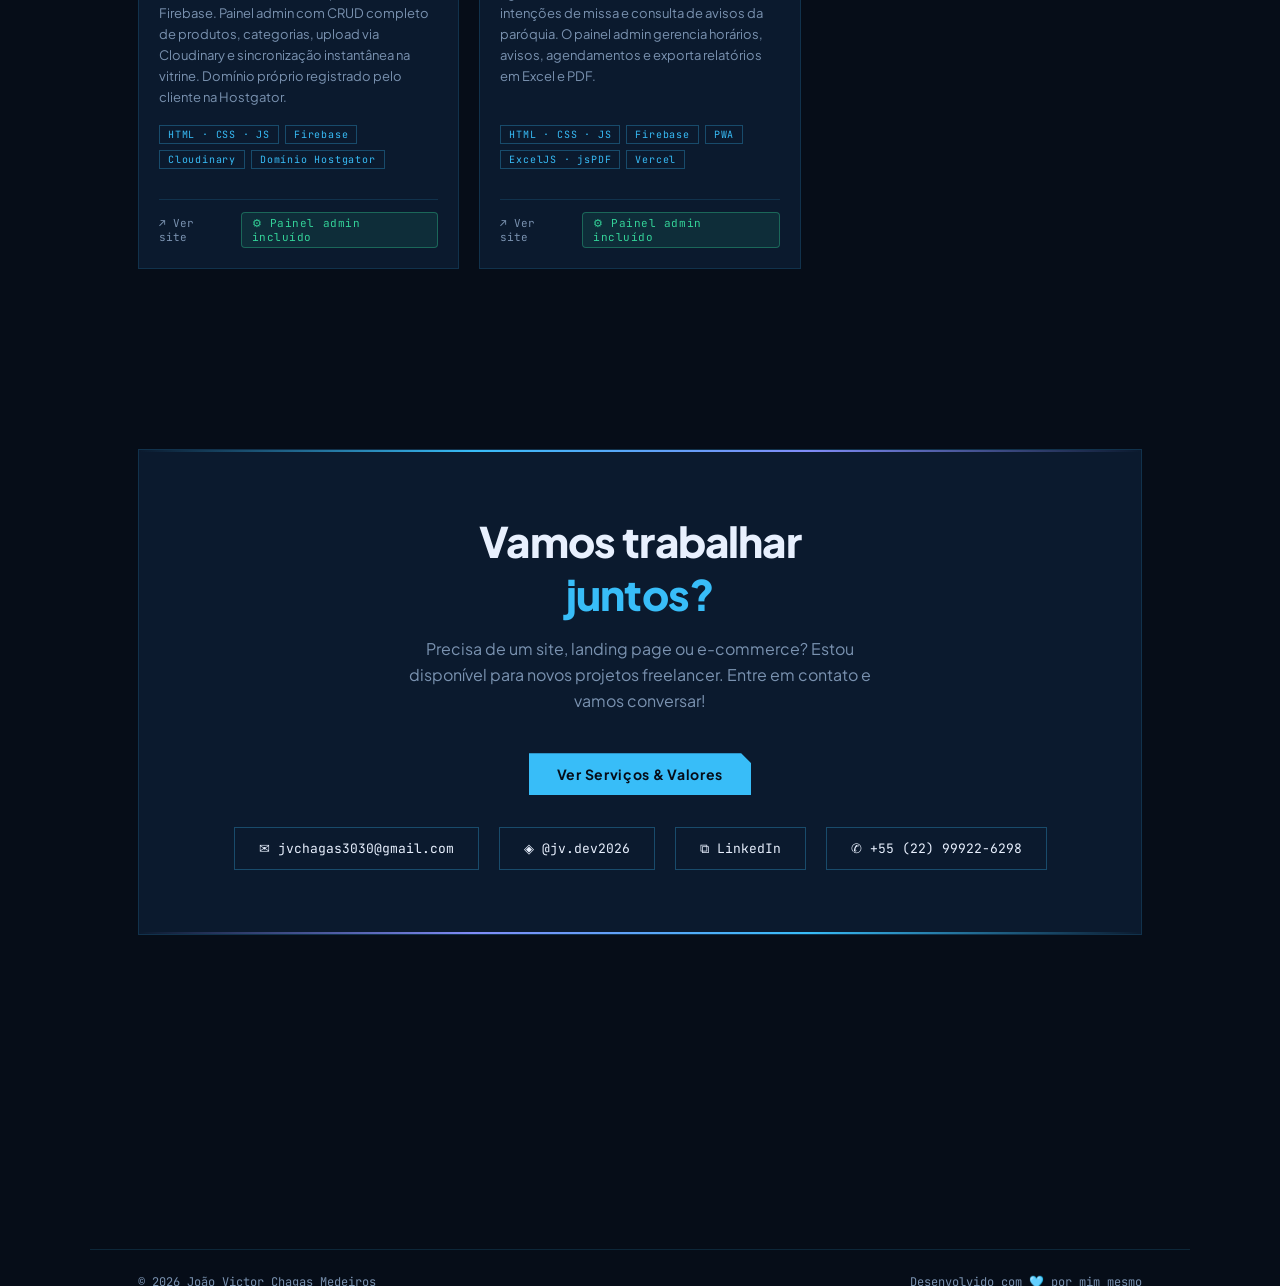
==== commit 76ef58f5: "Update index.html" ====
--- a/index.html
+++ b/index.html
@@ -1487,12 +1487,9 @@
     </div>
 
     <div class="projeto-card reveal">
-      <div class="projeto-thumb" style="background: linear-gradient(135deg, #4a0505 0%, #7f1d1d 50%, #92400e 100%); display: flex; align-items: center; justify-content: center; flex-direction: column; gap: 12px; position: relative; overflow: hidden;">
+      <div class="projeto-thumb" style="background: linear-gradient(135deg, #3b0000 0%, #6b0f0f 100%); display: flex; align-items: center; justify-content: center; flex-direction: column; gap: 10px; position: relative; overflow: hidden;">
         <span class="projeto-num" style="background: rgba(0,0,0,0.5); color: #fca5a5;">05</span>
-        <div style="text-align:center; z-index:1;">
-          <div style="font-size:48px; margin-bottom:6px;">✝️</div>
-          <p style="font-family:'JetBrains Mono',monospace; font-size:11px; color:rgba(253,186,116,0.9); letter-spacing:0.12em;">ARAUTOS DO EVANGELHO</p>
-        </div>
+        <img src="[data-uri]" alt="Arautos do Evangelho" style="width: 75%; object-fit: contain; display: block; filter: drop-shadow(0 2px 8px rgba(0,0,0,0.5));"/>
       </div>
       <div class="projeto-content">
         <p class="projeto-type">PROGRESSIVE WEB APP (PWA)</p>
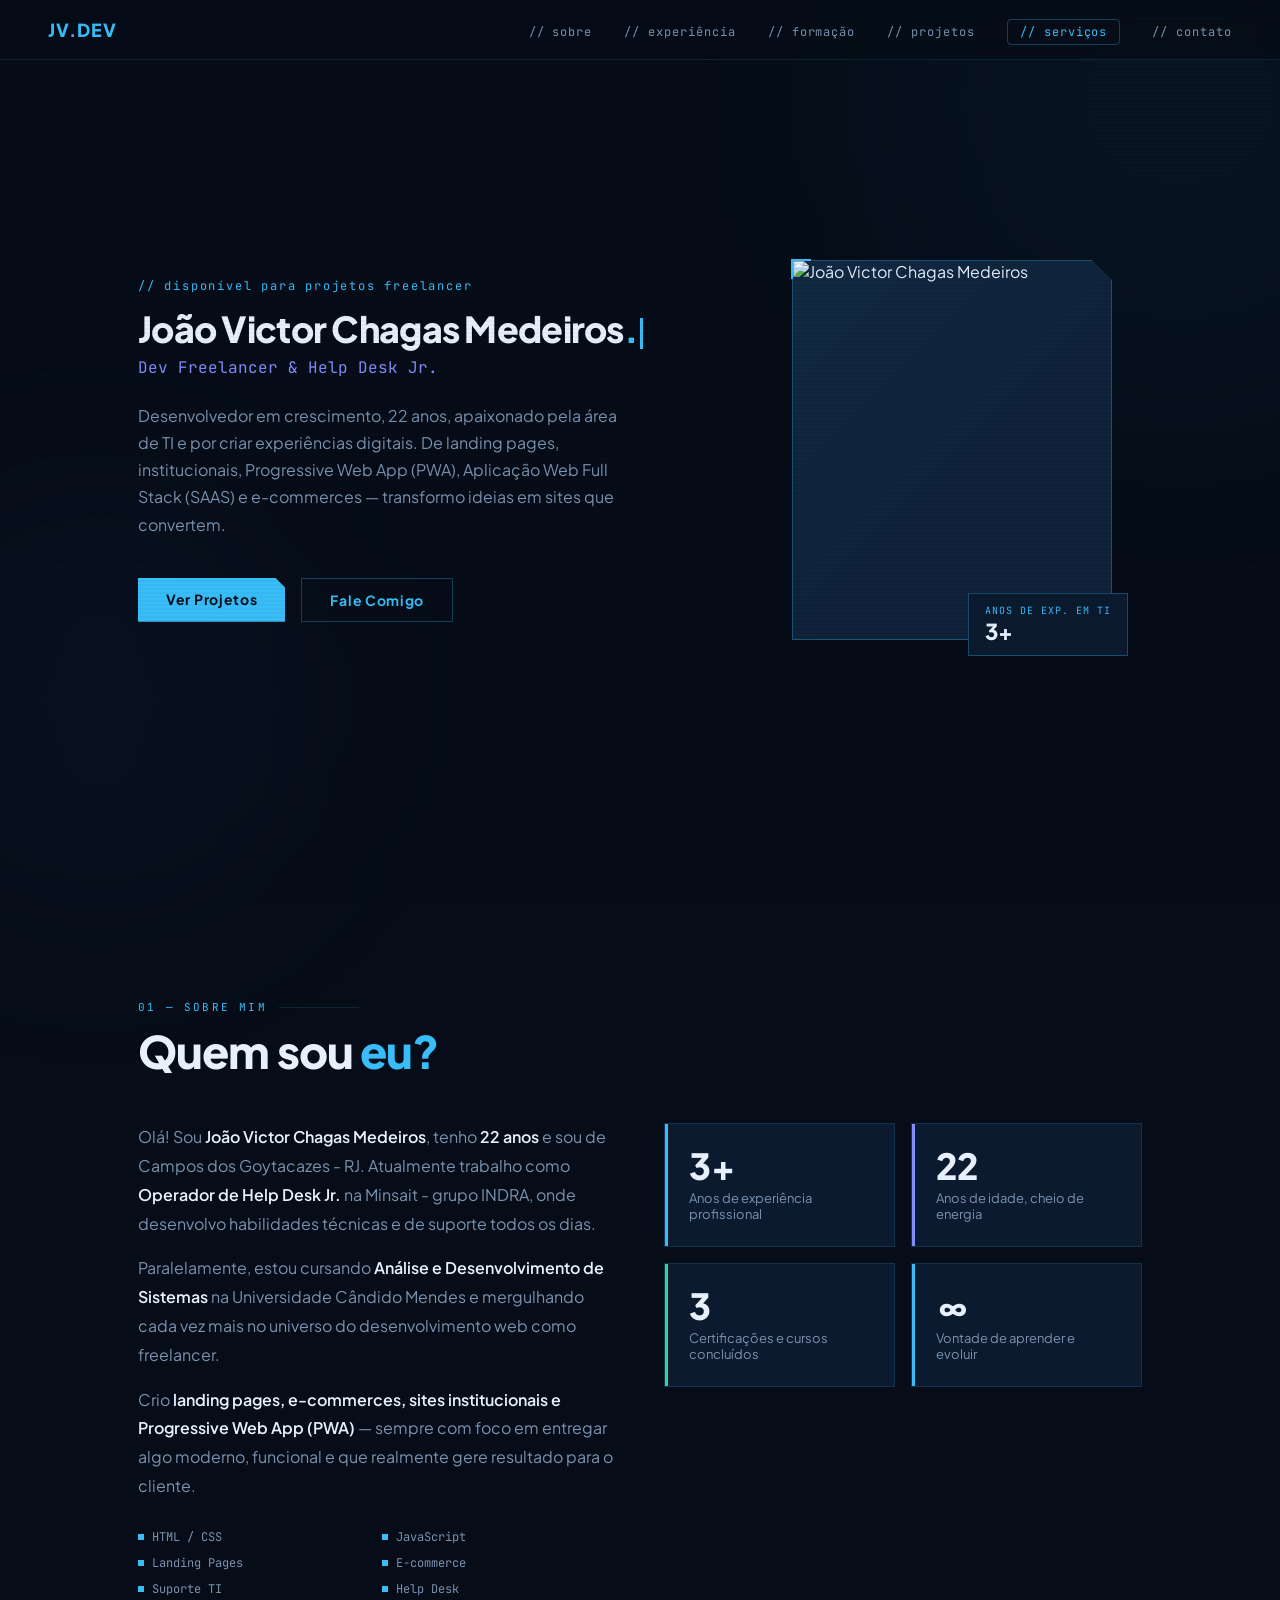
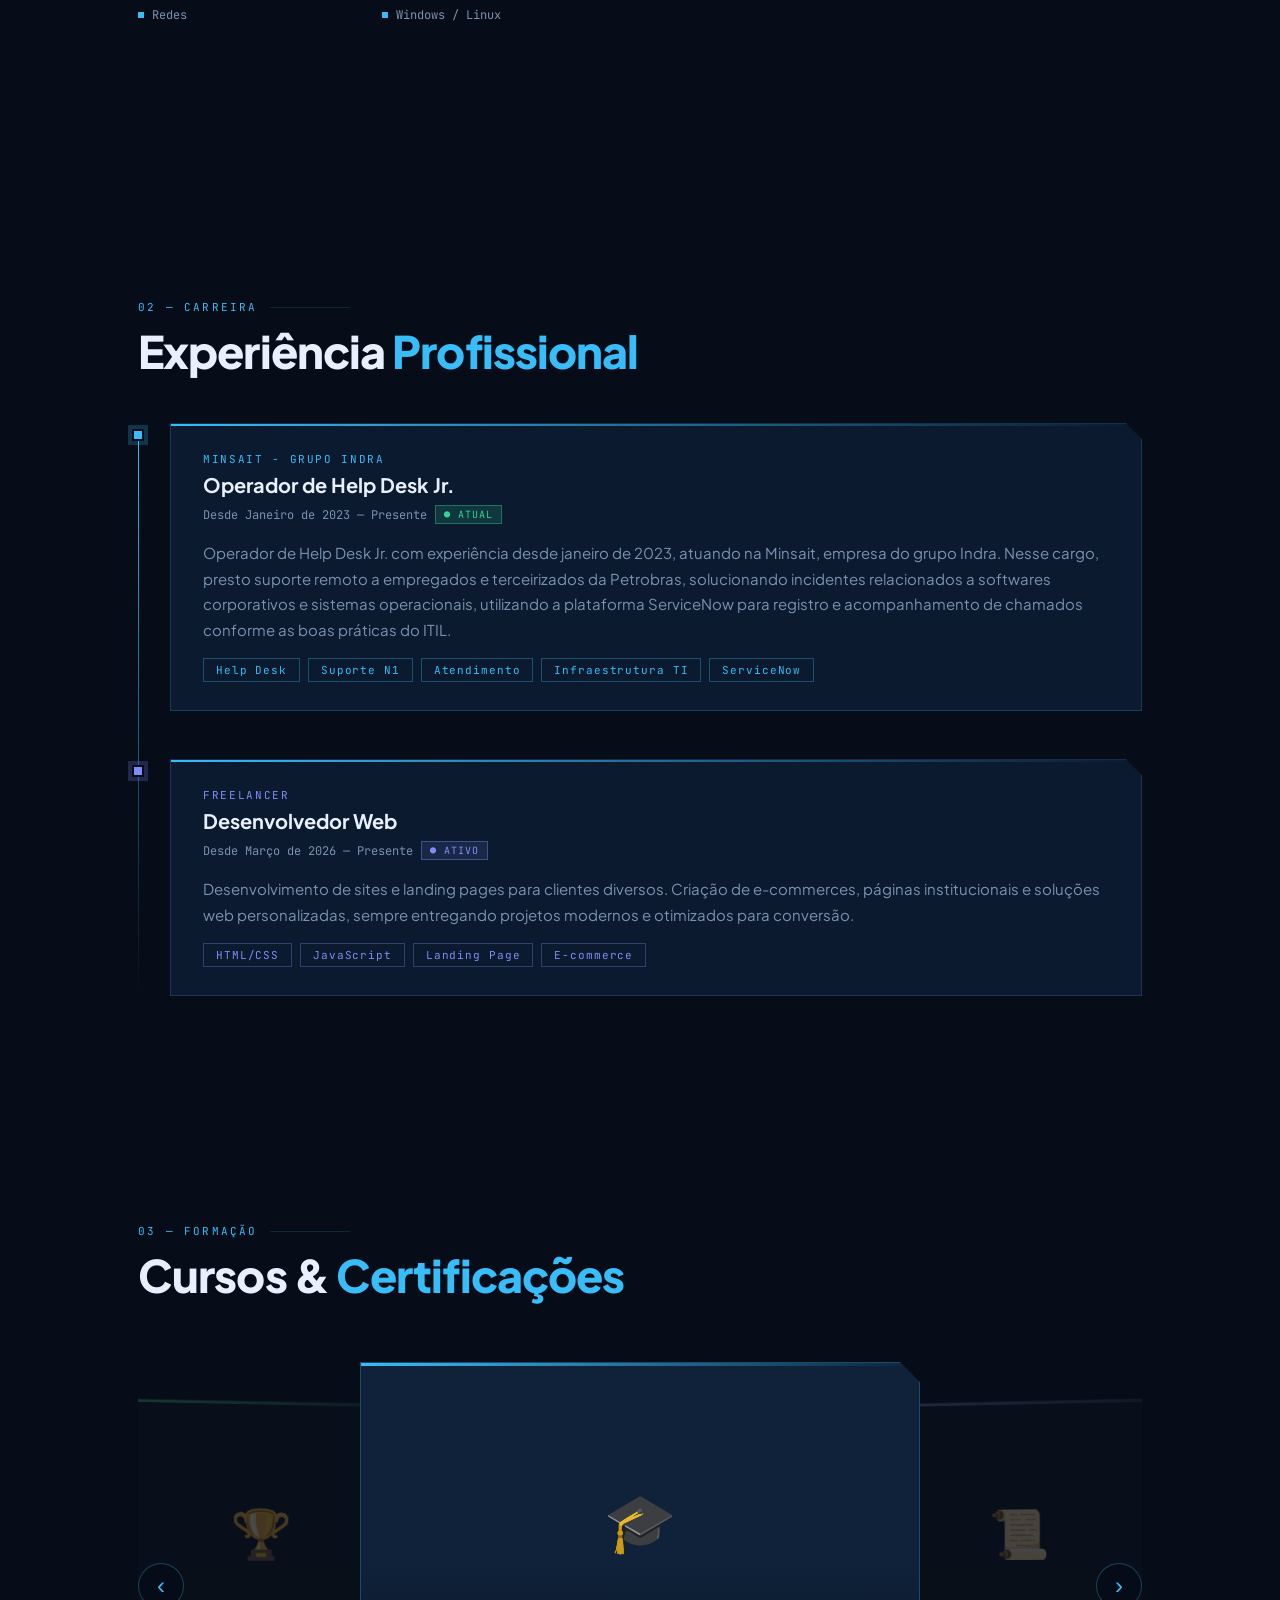
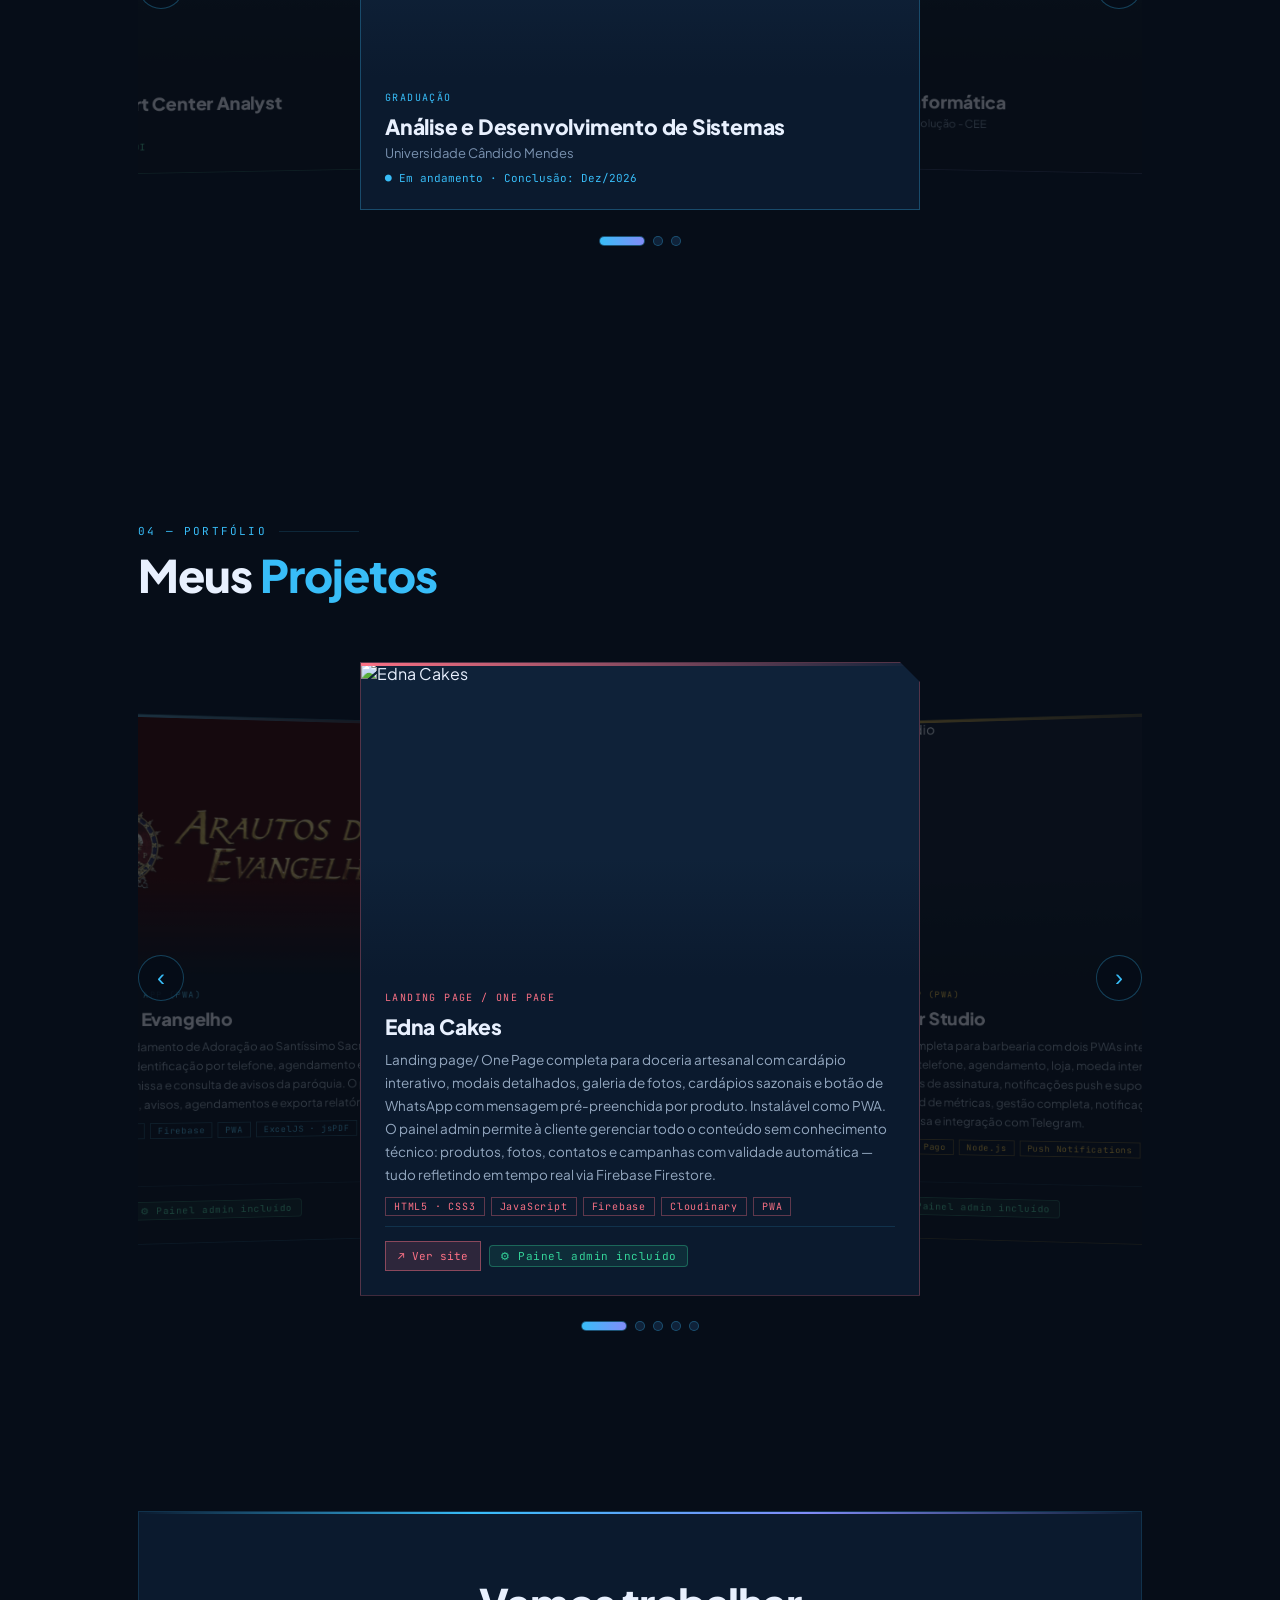
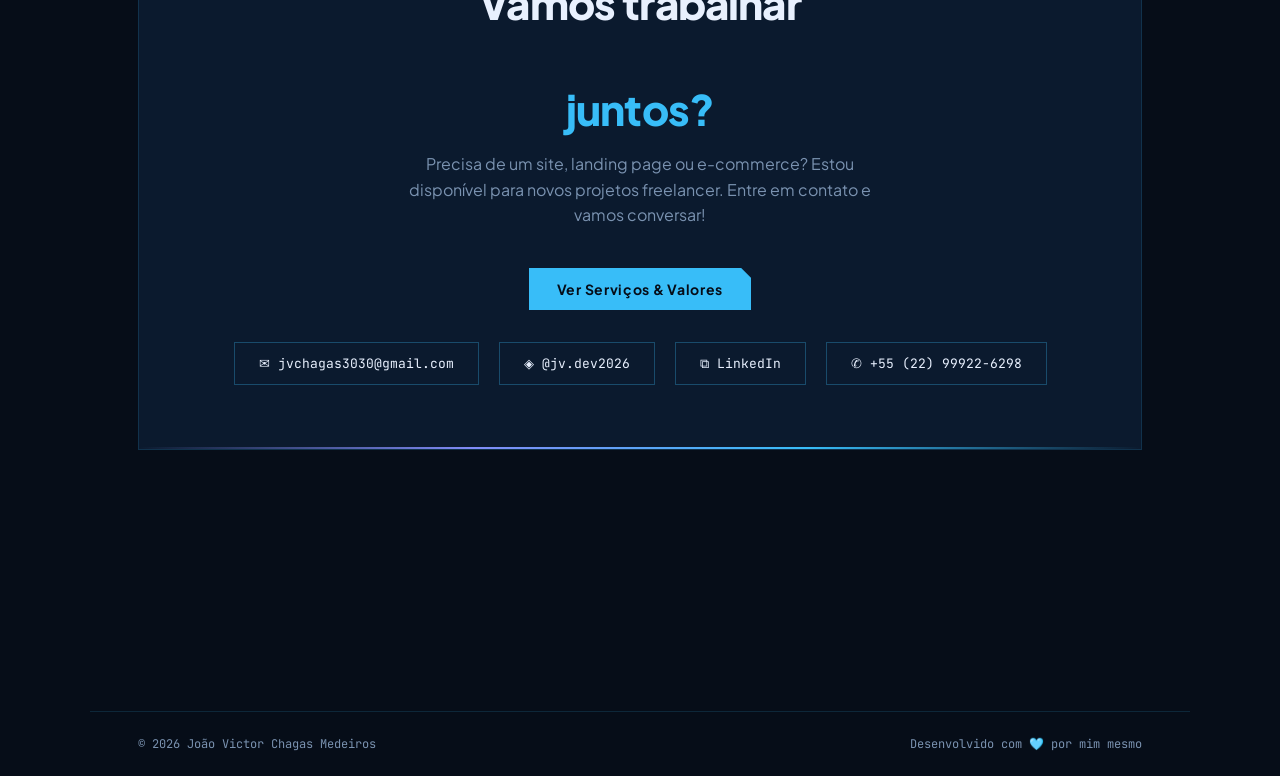
==== commit b2e496e2: "Adiciona painel administrativo" ====
--- a/index.html
+++ b/index.html
@@ -4,6 +4,7 @@
 <meta charset="UTF-8"/>
 <meta name="viewport" content="width=device-width, initial-scale=1.0"/>
 <title>Meu Portfólio</title>
+<meta name="description" content="Portfólio de João Victor Chagas Medeiros — desenvolvedor web freelancer e operador de Help Desk."/>
 <link rel="icon" type="image/png" sizes="512x512" href="https://res.cloudinary.com/dcvhqnr1c/image/upload/v1779109025/favicon_atailm.png"/>
 <link rel="apple-touch-icon" href="https://res.cloudinary.com/dcvhqnr1c/image/upload/v1779109025/favicon_atailm.png"/>
 <link href="https://fonts.googleapis.com/css2?family=Plus+Jakarta+Sans:wght@400;500;600;700;800&family=JetBrains+Mono:wght@300;400;500&display=swap" rel="stylesheet"/>
@@ -1162,6 +1163,134 @@
     .timeline-card { padding: 14px 12px; }
     .sobre-text { font-size: 13px; }
   }
+
+  /* ================= v2 — cores por item na linha do tempo ================= */
+  .timeline-item { --c: var(--accent); }
+  .timeline-item[data-c="purple"] { --c: var(--accent2); }
+  .timeline-item[data-c="green"]  { --c: var(--accent3); }
+  .timeline-item[data-c="amber"]  { --c: #fbbf24; }
+  .timeline-item[data-c="rose"]   { --c: #fb7185; }
+  .timeline-item .timeline-dot { background: var(--c); box-shadow: 0 0 0 4px color-mix(in srgb, var(--c) 22%, transparent); }
+  .timeline-item .timeline-card { border-color: color-mix(in srgb, var(--c) 22%, transparent); }
+  .timeline-item .timeline-company { color: var(--c); }
+  .timeline-item .timeline-tags .tag { color: var(--c); border-color: color-mix(in srgb, var(--c) 32%, transparent); }
+  .timeline-item:not([data-c="blue"]) .active-badge {
+    color: var(--c);
+    border-color: color-mix(in srgb, var(--c) 40%, transparent);
+    background: color-mix(in srgb, var(--c) 12%, transparent);
+  }
+
+  /* ================= v2 — carrossel (cursos e projetos) ================= */
+  .cx { position: relative; max-width: 1040px; margin: 0 auto; outline: none; }
+  .cx:focus-visible { outline: 1px dashed var(--border2); outline-offset: 10px; }
+  .cx-empty { color: var(--muted); font-size: 14px; }
+
+  .cx-stage {
+    display: grid;
+    overflow: hidden;
+    padding: 14px 0 26px;
+    perspective: 1400px;
+    touch-action: pan-y;
+    user-select: none;
+    -webkit-user-select: none;
+  }
+
+  .cx-card {
+    --c: var(--accent);
+    grid-area: 1 / 1;
+    justify-self: center;
+    position: relative;
+    width: min(560px, 84%);
+    display: flex;
+    flex-direction: column;
+    background: var(--bg2);
+    border: 1px solid color-mix(in srgb, var(--c) 30%, transparent);
+    clip-path: polygon(0 0, calc(100% - 20px) 0, 100% 20px, 100% 100%, 0 100%);
+    transition: transform .85s cubic-bezier(.22, 1, .36, 1), opacity .6s ease, filter .6s ease;
+    will-change: transform, opacity;
+  }
+  .cx-card[data-c="purple"] { --c: var(--accent2); }
+  .cx-card[data-c="green"]  { --c: var(--accent3); }
+  .cx-card[data-c="amber"]  { --c: #fbbf24; }
+  .cx-card[data-c="rose"]   { --c: #fb7185; }
+  .cx-card:not(.is-active) { filter: brightness(.55) saturate(.75); }
+  .cx-card::before {
+    content: '';
+    position: absolute; left: 0; right: 0; top: 0; height: 3px; z-index: 3;
+    background: linear-gradient(90deg, var(--c), transparent);
+  }
+
+  .cx-media {
+    position: relative;
+    aspect-ratio: 16 / 9;
+    background: var(--mbg, var(--bg3));
+    display: flex; align-items: center; justify-content: center;
+    overflow: hidden;
+  }
+  .cx-media::after {
+    content: ''; position: absolute; left: 0; right: 0; bottom: 0; height: 38%;
+    background: linear-gradient(transparent, var(--bg2)); pointer-events: none;
+  }
+  .cx-media img, .cx-media video { position: absolute; inset: 0; width: 100%; height: 100%; object-fit: cover; object-position: top center; display: block; }
+  .cx-media.is-contain img, .cx-media.is-contain video { inset: 13% 14%; width: 72%; height: 74%; object-fit: contain; object-position: center; z-index: 1; }
+  .cx-emoji { font-size: 58px; opacity: .9; position: relative; z-index: 1; }
+
+  .cx-body { padding: 14px 24px 24px; display: flex; flex-direction: column; gap: 10px; flex: 1; }
+  .cx-type { font-family: 'JetBrains Mono', monospace; font-size: 10px; letter-spacing: .14em; color: var(--c); }
+  .cx-title { font-size: 21px; font-weight: 800; letter-spacing: -0.01em; line-height: 1.2; }
+  .cx-sub { font-size: 13px; color: var(--muted); margin-top: -4px; }
+  .cx-desc { font-size: 13.5px; color: #94a8c0; line-height: 1.7; }
+  .cx-flags { display: flex; flex-wrap: wrap; gap: 6px; }
+  .cx-flags .tag { font-size: 10px; padding: 2px 8px; color: var(--c); border-color: color-mix(in srgb, var(--c) 35%, transparent); }
+  .cx-status { font-family: 'JetBrains Mono', monospace; font-size: 11px; color: var(--c); }
+  .cx-links {
+    margin-top: auto; padding-top: 14px; border-top: 1px solid var(--border);
+    display: flex; flex-wrap: wrap; gap: 8px; align-items: center;
+  }
+  .cx-btn {
+    font-family: 'JetBrains Mono', monospace; font-size: 11px;
+    padding: 7px 12px; border: 1px solid var(--border2); color: var(--text); text-decoration: none;
+    display: inline-flex; align-items: center; gap: 6px;
+    transition: background .2s, border-color .2s, color .2s;
+  }
+  .cx-btn:hover { border-color: var(--c); color: var(--c); background: color-mix(in srgb, var(--c) 10%, transparent); }
+  .cx-btn.main { background: color-mix(in srgb, var(--c) 14%, transparent); border-color: color-mix(in srgb, var(--c) 45%, transparent); color: var(--c); }
+
+  .cx-nav {
+    position: absolute; top: calc(50% - 34px); z-index: 30;
+    width: 46px; height: 46px; border-radius: 50%;
+    background: rgba(6, 13, 24, .82); border: 1px solid var(--border2); color: var(--accent);
+    font-size: 24px; line-height: 1; cursor: pointer; display: grid; place-items: center;
+    transition: transform .25s ease, background .25s ease, border-color .25s ease;
+  }
+  .cx-nav:hover { background: rgba(56, 189, 248, .14); border-color: var(--accent); transform: scale(1.08); }
+  .cx-nav.prev { left: 0; }
+  .cx-nav.next { right: 0; }
+
+  .cx-dots { display: flex; justify-content: center; gap: 8px; }
+  .cx-dot {
+    width: 10px; height: 10px; border-radius: 99px; padding: 0; cursor: pointer;
+    background: var(--bg3); border: 1px solid var(--border2);
+    position: relative; overflow: hidden; transition: width .45s cubic-bezier(.22, 1, .36, 1);
+  }
+  .cx-dot i { position: absolute; inset: 0; transform-origin: left; transform: scaleX(0); background: linear-gradient(90deg, var(--accent), var(--accent2)); }
+  .cx-dot.on { width: 46px; }
+  .cx-dot.on i { animation: cxFill 5.6s linear forwards; }
+  .cx.paused .cx-dot.on i { animation-play-state: paused; }
+  @keyframes cxFill { to { transform: scaleX(1); } }
+
+  @media (max-width: 700px) {
+    .cx-card { width: 86%; }
+    .cx-nav { display: none; }
+    .cx-body { padding: 12px 16px 18px; }
+    .cx-title { font-size: 18px; }
+    .cx-desc { font-size: 13px; }
+    .cx-stage { padding-bottom: 18px; }
+  }
+  @media (prefers-reduced-motion: reduce) {
+    .cx-card { transition: none; }
+    .cx-dot.on i { animation: none; transform: scaleX(1); }
+  }
 </style>
 </head>
 <body>
@@ -1200,408 +1329,94 @@
 </nav>
 
 <div class="nav-mobile" id="navMobile">
-  <a href="#sobre" onclick="closeMenu()">// sobre</a>
-  <a href="#experiencia" onclick="closeMenu()">// experiência</a>
-  <a href="#formacao" onclick="closeMenu()">// formação</a>
-  <a href="#projetos" onclick="closeMenu()">// projetos</a>
+  <a href="#sobre">// sobre</a>
+  <a href="#experiencia">// experiência</a>
+  <a href="#formacao">// formação</a>
+  <a href="#projetos">// projetos</a>
   <a href="servicos.html" style="color: var(--accent);">// serviços</a>
-  <a href="#contato" onclick="closeMenu()">// contato</a>
+  <a href="#contato">// contato</a>
 </div>
 
 <div class="content-wrap">
-
-<!-- HERO -->
-<section id="hero">
-  <div class="hero-grid">
-    <div>
-      <p class="hero-tag">// disponível para projetos freelancer</p>
-      <h1 class="hero-name">
-        João Victor Chagas Medeiros<span class="accent">.</span>
-      </h1>
-      <p class="hero-role">Dev Freelancer & Help Desk Jr.</p>
-      <p class="hero-desc">
-        Desenvolvedor em crescimento, 22 anos, apaixonado pela área de TI e por criar experiências digitais.
-        De landing pages, institucionais, Progressive Web App (PWA), Aplicação Web Full Stack (SAAS) e e-commerces — transformo ideias em sites que convertem.
-      </p>
-      <div class="hero-ctas">
-        <a href="#projetos" class="btn-primary">Ver Projetos</a>
-        <a href="#contato" class="btn-secondary">Fale Comigo</a>
-      </div>
-    </div>
-
-    <div class="hero-photo">
-      <div class="photo-frame">
-        <div class="photo-placeholder" style="padding: 0; overflow: hidden;">
-          <img src="https://res.cloudinary.com/dcvhqnr1c/image/upload/q_auto/f_auto/v1778853201/WhatsApp_Image_2026-05-15_at_10.52.59_a2rida.jpg" alt="João Victor Chagas" style="width: 100%; height: 100%; object-fit: cover; object-position: top center; display: block;"/>
-        </div>
-        <div class="photo-corner tl"></div>
-        <div class="photo-corner br"></div>
-        <div class="photo-badge">
-          <div class="photo-badge-text">ANOS DE EXP. EM TI</div>
-          <div class="photo-badge-num">3+</div>
-        </div>
-      </div>
-    </div>
-  </div>
-</section>
-
-<!-- SOBRE -->
-<section id="sobre">
-  <p class="section-eyebrow">01 — SOBRE MIM</p>
-  <h2 class="section-title">Quem sou <span class="accent">eu?</span></h2>
-
-  <div class="sobre-grid">
-    <div class="reveal">
-      <p class="sobre-text">
-        Olá! Sou <strong>João Victor Chagas Medeiros</strong>, tenho <strong>22 anos</strong> e sou de Campos dos Goytacazes - RJ.
-        Atualmente trabalho como <strong>Operador de Help Desk Jr.</strong> na Minsait - grupo INDRA, onde desenvolvo habilidades técnicas
-        e de suporte todos os dias.
-      </p>
-      <p class="sobre-text">
-        Paralelamente, estou cursando <strong>Análise e Desenvolvimento de Sistemas</strong> na Universidade
-        Cândido Mendes e mergulhando cada vez mais no universo do desenvolvimento web como freelancer.
-      </p>
-      <p class="sobre-text">
-        Crio <strong>landing pages, e-commerces, sites institucionais e Progressive Web App (PWA)</strong> — sempre com foco em entregar
-        algo moderno, funcional e que realmente gere resultado para o cliente.
-      </p>
-
-      <div class="skills-grid">
-        <div class="skill-item"><div class="skill-dot"></div>HTML / CSS</div>
-        <div class="skill-item"><div class="skill-dot"></div>JavaScript</div>
-        <div class="skill-item"><div class="skill-dot"></div>Landing Pages</div>
-        <div class="skill-item"><div class="skill-dot"></div>E-commerce</div>
-        <div class="skill-item"><div class="skill-dot"></div>Suporte TI</div>
-        <div class="skill-item"><div class="skill-dot"></div>Help Desk</div>
-        <div class="skill-item"><div class="skill-dot"></div>Redes</div>
-        <div class="skill-item"><div class="skill-dot"></div>Windows / Linux</div>
-      </div>
-    </div>
-
-    <div class="stats-block reveal">
-      <div class="stat-card">
-        <div class="stat-num">3+</div>
-        <div class="stat-label">Anos de experiência profissional</div>
-      </div>
-      <div class="stat-card">
-        <div class="stat-num">22</div>
-        <div class="stat-label">Anos de idade, cheio de energia</div>
-      </div>
-      <div class="stat-card">
-        <div class="stat-num">3</div>
-        <div class="stat-label">Certificações e cursos concluídos</div>
-      </div>
-      <div class="stat-card">
-        <div class="stat-num">∞</div>
-        <div class="stat-label">Vontade de aprender e evoluir</div>
-      </div>
-    </div>
-  </div>
-</section>
-
-<!-- EXPERIÊNCIA -->
-<section id="experiencia">
-  <p class="section-eyebrow">02 — CARREIRA</p>
-  <h2 class="section-title">Experiência <span class="accent">Profissional</span></h2>
-
-  <div class="timeline">
-
-    <div class="timeline-item active reveal">
-      <div class="timeline-dot"></div>
-      <div class="timeline-card">
-        <p class="timeline-company">MINSAIT - GRUPO INDRA</p>
-        <h3 class="timeline-role">Operador de Help Desk Jr.</h3>
-        <div class="timeline-period">
-          <span>Desde Janeiro de 2023 — Presente</span>
-          <span class="active-badge">● ATUAL</span>
-        </div>
-        <p class="timeline-desc">
-          Operador de Help Desk Jr. com experiência desde janeiro de 2023, atuando na Minsait, empresa do grupo Indra. Nesse cargo, presto suporte remoto a empregados e terceirizados da Petrobras, solucionando incidentes relacionados a softwares corporativos e sistemas operacionais, utilizando a plataforma ServiceNow para registro e acompanhamento de chamados conforme as boas práticas do ITIL.
-        </p>
-        <div class="timeline-tags">
-          <span class="tag">Help Desk</span>
-          <span class="tag">Suporte N1</span>
-          <span class="tag">Atendimento</span>
-          <span class="tag">Infraestrutura TI</span>
-          <span class="tag">ServiceNow</span>
-        </div>
-      </div>
-    </div>
-
-    <div class="timeline-item reveal">
-      <div class="timeline-dot" style="background: var(--accent2); box-shadow: 0 0 0 4px rgba(129,140,248,0.2);"></div>
-      <div class="timeline-card" style="border-color: rgba(129,140,248,0.2);">
-        <p class="timeline-company" style="color: var(--accent2);">FREELANCER</p>
-        <h3 class="timeline-role">Desenvolvedor Web</h3>
-        <div class="timeline-period">
-          <span>Desde Março de 2026 — Presente</span>
-          <span class="active-badge" style="border-color: rgba(129,140,248,0.4); color: var(--accent2);">● ATIVO</span>
-        </div>
-        <p class="timeline-desc">
-          Desenvolvimento de sites e landing pages para clientes diversos. Criação de e-commerces,
-          páginas institucionais e soluções web personalizadas, sempre entregando projetos
-          modernos e otimizados para conversão.
-        </p>
-        <div class="timeline-tags">
-          <span class="tag" style="border-color: rgba(129,140,248,0.3); color: var(--accent2);">HTML/CSS</span>
-          <span class="tag" style="border-color: rgba(129,140,248,0.3); color: var(--accent2);">JavaScript</span>
-          <span class="tag" style="border-color: rgba(129,140,248,0.3); color: var(--accent2);">Landing Page</span>
-          <span class="tag" style="border-color: rgba(129,140,248,0.3); color: var(--accent2);">E-commerce</span>
-        </div>
-      </div>
-    </div>
-
-  </div>
-</section>
-
-<!-- FORMAÇÃO -->
-<section id="formacao">
-  <p class="section-eyebrow">03 — FORMAÇÃO</p>
-  <h2 class="section-title">Cursos &amp; <span class="accent">Certificações</span></h2>
-
-  <div class="cursos-grid">
-
-    <div class="curso-card grad reveal">
-      <div class="curso-icon">🎓</div>
-      <p class="curso-type">GRADUAÇÃO</p>
-      <h3 class="curso-name">Análise e Desenvolvimento de Sistemas</h3>
-      <p class="curso-inst">Universidade Cândido Mendes</p>
-      <p class="curso-status status-cursando">● Em andamento <span style="color: var(--muted); font-size: 11px;">· Conclusão: Dez/2026</span></p>
-    </div>
-
-    <div class="curso-card cert reveal">
-      <div class="curso-icon">📜</div>
-      <p class="curso-type" style="color: var(--accent2);">DIPLOMA TÉCNICO</p>
-      <h3 class="curso-name">Técnico em Informática</h3>
-      <p class="curso-inst">Centro Educacional Evolução - CEE</p>
-      <p class="curso-status status-concluido" style="color: var(--accent2);">✓ Diploma concluído</p>
-    </div>
-
-    <div class="curso-card hdi reveal">
-      <div class="curso-icon">🏆</div>
-      <p class="curso-type" style="color: var(--accent3);">CERTIFICAÇÃO</p>
-      <h3 class="curso-name">HDI Support Center Analyst</h3>
-      <p class="curso-inst">HDI Brasil</p>
-      <p class="curso-status status-concluido" style="color: var(--accent3);">✓ Certificado HDI</p>
-    </div>
-
-  </div>
-</section>
-
-<!-- PROJETOS -->
-<section id="projetos">
-  <p class="section-eyebrow">04 — PORTFÓLIO</p>
-  <h2 class="section-title">Meus <span class="accent">Projetos</span></h2>
-
-  <div class="projetos-grid">
-
-    <div class="projeto-card reveal">
-      <div class="projeto-thumb" style="padding: 0; overflow: hidden;">
-        <span class="projeto-num">01</span>
-        <img src="https://res.cloudinary.com/dcvhqnr1c/image/upload/q_auto/f_auto/v1778778411/imagem_2026-05-14_140648057_ebqe10.png" alt="Edna Cakes" style="width: 100%; height: 100%; object-fit: cover; object-position: top; display: block;"/>
-      </div>
-      <div class="projeto-content">
-        <p class="projeto-type">LANDING PAGE / ONE PAGE</p>
-        <h3 class="projeto-title">Edna Cakes</h3>
-        <p class="projeto-desc">Landing page/ One Page completa para doceria artesanal com cardápio interativo, modais detalhados, galeria de fotos, cardápios sazonais e botão de WhatsApp com mensagem pré-preenchida por produto. Instalável como PWA. O painel admin permite à cliente gerenciar todo o conteúdo sem conhecimento técnico: produtos, fotos, contatos e campanhas com validade automática — tudo refletindo em tempo real via Firebase Firestore.</p>
-        <div class="projeto-tags" style="display:flex; flex-wrap:wrap; gap:6px; margin: 10px 0;">
-          <span class="tag" style="font-size:10px; padding: 2px 8px;">HTML5 · CSS3</span>
-          <span class="tag" style="font-size:10px; padding: 2px 8px;">JavaScript</span>
-          <span class="tag" style="font-size:10px; padding: 2px 8px;">Firebase</span>
-          <span class="tag" style="font-size:10px; padding: 2px 8px;">Cloudinary</span>
-          <span class="tag" style="font-size:10px; padding: 2px 8px;">PWA</span>
-        </div>
-        <div class="projeto-links">
-          <a href="https://edna-cakes.vercel.app" target="_blank" class="projeto-link">↗ Ver site</a>
-          <span class="projeto-badge-admin">⚙ Painel admin incluído</span>
-        </div>
-      </div>
-    </div>
-
-    <div class="projeto-card reveal">
-      <div class="projeto-thumb" style="padding: 0; overflow: hidden;">
-        <span class="projeto-num" style="background: rgba(0,0,0,0.6); color: #4ade80;">02</span>
-        <img src="https://res.cloudinary.com/dcvhqnr1c/image/upload/q_auto/f_auto/v1778784443/Captura_de_tela_2026-05-14_154702_viqzwd.png" alt="Gabriel Barber Studio" style="width: 100%; height: 100%; object-fit: cover; object-position: top; display: block;"/>
-      </div>
-      <div class="projeto-content">
-        <p class="projeto-type">PROGRESSIVE WEB APP (PWA)</p>
-        <h3 class="projeto-title">Gabriel Barber Studio</h3>
-        <p class="projeto-desc">Plataforma digital completa para barbearia com dois PWAs integrados. App do cliente com login por telefone, agendamento, loja, moeda interna (GB$) via Mercado Pago, planos de assinatura, notificações push e suporte offline. Painel admin com dashboard de métricas, gestão completa, notificações push individuais ou em massa e integração com Telegram.</p>
-        <div class="projeto-tags" style="display:flex; flex-wrap:wrap; gap:6px; margin: 10px 0;">
-          <span class="tag" style="font-size:10px; padding: 2px 8px;">Firebase</span>
-          <span class="tag" style="font-size:10px; padding: 2px 8px;">Mercado Pago</span>
-          <span class="tag" style="font-size:10px; padding: 2px 8px;">Node.js</span>
-          <span class="tag" style="font-size:10px; padding: 2px 8px;">Push Notifications</span>
-          <span class="tag" style="font-size:10px; padding: 2px 8px;">Telegram API</span>
-        </div>
-        <div class="projeto-links">
-          <a href="https://gabriel-barber-studio.vercel.app" target="_blank" class="projeto-link">↗ Ver site</a>
-          <span class="projeto-badge-admin">⚙ Painel admin incluído</span>
-        </div>
-      </div>
-    </div>
-
-    <div class="projeto-card reveal">
-      <div class="projeto-thumb" style="padding: 0; overflow: hidden;">
-        <span class="projeto-num">03</span>
-        <img src="https://res.cloudinary.com/dcvhqnr1c/image/upload/q_auto/f_auto/v1778785037/imagem_2026-05-14_155714997_dipp93.png" alt="Lista de Presentes Digital" style="width: 100%; height: 100%; object-fit: cover; object-position: top; display: block;"/>
-      </div>
-      <div class="projeto-content">
-        <p class="projeto-type">LANDING PAGE</p>
-        <h3 class="projeto-title">Lista de Presentes Digital</h3>
-        <p class="projeto-desc">Landing page completa para gerenciamento de lista de presentes com reserva em tempo real, painel admin com autenticação, upload de imagens via Cloudinary, suporte a múltiplos links por presente, reordenação drag-and-drop, cancelamento de reservas e rodapé editável pelo painel.</p>
-        <div class="projeto-tags" style="display:flex; flex-wrap:wrap; gap:6px; margin: 10px 0;">
-          <span class="tag" style="font-size:10px; padding: 2px 8px;">HTML5 · CSS3</span>
-          <span class="tag" style="font-size:10px; padding: 2px 8px;">JavaScript</span>
-          <span class="tag" style="font-size:10px; padding: 2px 8px;">Firebase</span>
-          <span class="tag" style="font-size:10px; padding: 2px 8px;">Cloudinary</span>
-          <span class="tag" style="font-size:10px; padding: 2px 8px;">Vercel CI/CD</span>
-        </div>
-        <div class="projeto-links">
-          <a href="https://lista-de-presentes-liard.vercel.app" target="_blank" class="projeto-link">↗ Ver site</a>
-          <span class="projeto-badge-admin">⚙ Painel admin incluído</span>
-        </div>
-      </div>
-    </div>
-
-    <div class="projeto-card reveal">
-      <div class="projeto-thumb" style="background: #1a1a1a; display: flex; align-items: center; justify-content: center;">
-        <span class="projeto-num">04</span>
-        <img src="https://res.cloudinary.com/dcvhqnr1c/image/upload/q_auto/f_auto/v1779039799/icon-512_zmkmye.svg" alt="Brechó do Nóbrega" style="width: 70%; height: 70%; object-fit: contain; display: block;"/>
-      </div>
-      <div class="projeto-content">
-        <p class="projeto-type">LANDING PAGE / ONE PAGE</p>
-        <h3 class="projeto-title">Brechó do Nóbrega</h3>
-        <p class="projeto-desc">Vitrine digital responsiva com galeria, filtros por categoria, modal com carrossel de fotos e swipe mobile, integração com WhatsApp e status de "vendido" em tempo real via Firebase. Painel admin com CRUD completo de produtos, categorias, upload via Cloudinary e sincronização instantânea na vitrine. Domínio próprio registrado pelo cliente na Hostgator.</p>
-        <div class="projeto-tags" style="display:flex; flex-wrap:wrap; gap:6px; margin: 10px 0;">
-          <span class="tag" style="font-size:10px; padding: 2px 8px;">HTML · CSS · JS</span>
-          <span class="tag" style="font-size:10px; padding: 2px 8px;">Firebase</span>
-          <span class="tag" style="font-size:10px; padding: 2px 8px;">Cloudinary</span>
-          <span class="tag" style="font-size:10px; padding: 2px 8px;">Domínio Hostgator</span>
-        </div>
-        <div class="projeto-links">
-          <a href="https://www.brechodonobrega.com.br" target="_blank" class="projeto-link">↗ Ver site</a>
-          <span class="projeto-badge-admin">⚙ Painel admin incluído</span>
-        </div>
-      </div>
-    </div>
-
-    <div class="projeto-card reveal">
-      <div class="projeto-thumb" style="background: linear-gradient(135deg, #3b0000 0%, #6b0f0f 100%); display: flex; align-items: center; justify-content: center; flex-direction: column; gap: 10px; position: relative; overflow: hidden;">
-        <span class="projeto-num" style="background: rgba(0,0,0,0.5); color: #fca5a5;">05</span>
-        <img src="[data-uri]" alt="Arautos do Evangelho" style="width: 75%; object-fit: contain; display: block; filter: drop-shadow(0 2px 8px rgba(0,0,0,0.5));"/>
-      </div>
-      <div class="projeto-content">
-        <p class="projeto-type">PROGRESSIVE WEB APP (PWA)</p>
-        <h3 class="projeto-title">Arautos do Evangelho</h3>
-        <p class="projeto-desc">Sistema de agendamento de Adoração ao Santíssimo Sacramento. O lado público permite identificação por telefone, agendamento em calendário, envio de intenções de missa e consulta de avisos da paróquia. O painel admin gerencia horários, avisos, agendamentos e exporta relatórios em Excel e PDF.</p>
-        <div class="projeto-tags" style="display:flex; flex-wrap:wrap; gap:6px; margin: 10px 0;">
-          <span class="tag" style="font-size:10px; padding: 2px 8px;">HTML · CSS · JS</span>
-          <span class="tag" style="font-size:10px; padding: 2px 8px;">Firebase</span>
-          <span class="tag" style="font-size:10px; padding: 2px 8px;">PWA</span>
-          <span class="tag" style="font-size:10px; padding: 2px 8px;">ExcelJS · jsPDF</span>
-          <span class="tag" style="font-size:10px; padding: 2px 8px;">Vercel</span>
-        </div>
-        <div class="projeto-links">
-          <a href="https://arautos-adoracao.vercel.app" target="_blank" class="projeto-link">↗ Ver site</a>
-          <span class="projeto-badge-admin">⚙ Painel admin incluído</span>
-        </div>
-      </div>
-    </div>
-
-  </div>
-</section>
-
-<!-- CONTATO -->
-<section id="contato">
-  <div class="contato-inner reveal">
-    <h2 class="contato-title">Vamos trabalhar<br><span style="color: var(--accent)">juntos?</span></h2>
-    <p class="contato-sub">
-      Precisa de um site, landing page ou e-commerce? Estou disponível para novos projetos
-      freelancer. Entre em contato e vamos conversar!
-    </p>
-    <div style="display: flex; justify-content: center; margin-bottom: 32px;">
-      <a href="servicos.html" class="btn-primary">Ver Serviços & Valores</a>
-    </div>
-    <div class="contato-links">
-      <a href="https://mail.google.com/mail/?view=cm&to=jvchagas3030@gmail.com" target="_blank" class="contato-link">
-        ✉ jvchagas3030@gmail.com
-      </a>
-      <a href="https://instagram.com/jv.dev2026" target="_blank" class="contato-link">
-        ◈ @jv.dev2026
-      </a>
-      <a href="https://www.linkedin.com/in/joão-victor-chagas-medeiros-428961388/" target="_blank" class="contato-link">
-        ⧉ LinkedIn
-      </a>
-      <a href="https://wa.me/5522999226298" target="_blank" class="contato-link">
-        ✆ +55 (22) 99922-6298
-      </a>
-    </div>
-  </div>
-</section>
-
-<footer>
-  <span class="footer-text">© 2026 João Victor Chagas Medeiros</span>
-  <span class="footer-text">Desenvolvido com 🩵 por mim mesmo</span>
-</footer>
-
+<section id="hero"></section>
+<section id="sobre"></section>
+<section id="experiencia"></section>
+<section id="formacao"></section>
+<section id="projetos"></section>
+<section id="contato"></section>
+<footer id="rodape"></footer>
 </div>
 
-<script>
-  const reveals = document.querySelectorAll('.reveal');
-  const observer = new IntersectionObserver((entries) => {
-    entries.forEach((e, i) => {
-      if (e.isIntersecting) {
-        setTimeout(() => e.target.classList.add('visible'), i * 80);
-      }
-    });
-  }, { threshold: 0.1 });
-  reveals.forEach(el => observer.observe(el));
-
-  const heroName = document.querySelector('.hero-name');
-  if (heroName) {
-    const cursor = document.createElement('span');
-    cursor.className = 'cursor';
-    heroName.appendChild(cursor);
-    setTimeout(() => cursor.remove(), 3500);
-  }
-
-  const menuBtn = document.getElementById('menuBtn');
-  const navMobile = document.getElementById('navMobile');
-  menuBtn.addEventListener('click', () => {
-    navMobile.classList.toggle('open');
-    const spans = menuBtn.querySelectorAll('span');
-    if (navMobile.classList.contains('open')) {
-      spans[0].style.transform = 'rotate(45deg) translate(5px, 5px)';
-      spans[1].style.opacity = '0';
-      spans[2].style.transform = 'rotate(-45deg) translate(5px, -5px)';
-    } else {
-      spans.forEach(s => { s.style.transform = ''; s.style.opacity = ''; });
-    }
+<script type="module">
+import { DEFAULT_HOME } from './content-default.js';
+import { renderHome } from './render.js';
+import { bootPage } from './site.js';
+
+/* ---------- animação de entrada: some quando o conteúdo estiver na tela ---------- */
+const t0 = performance.now();
+const enter = document.getElementById('portfolioEnter');
+let entryHidden = false;
+function hideEntry() {
+  if (entryHidden || !enter) return;
+  entryHidden = true;
+  const wait = Math.max(0, 1100 - (performance.now() - t0));
+  setTimeout(() => {
+    enter.classList.add('fade-out');
+    setTimeout(() => enter.remove(), 650);
+  }, wait);
+}
+setTimeout(hideEntry, 6000); // segurança: nunca deixa a tela travada
+
+/* ---------- conteúdo ---------- */
+let jumped = false;
+function draw(data) {
+  renderHome(data);
+  if (!jumped && location.hash.length > 1) {
+    jumped = true;
+    requestAnimationFrame(() => document.querySelector(location.hash)?.scrollIntoView({ behavior: 'instant', block: 'start' }));
+  }
+  hideEntry();
+}
+bootPage({ id: 'home', defaults: DEFAULT_HOME, render: draw }).catch((e) => {
+  console.error(e);
+  draw(DEFAULT_HOME);
+});
+
+/* ---------- menu mobile ---------- */
+const menuBtn = document.getElementById('menuBtn');
+const navMobile = document.getElementById('navMobile');
+const bars = () => menuBtn.querySelectorAll('span');
+function closeMenu() {
+  navMobile.classList.remove('open');
+  bars().forEach((s) => {
+    s.style.transform = '';
+    s.style.opacity = '';
   });
-  function closeMenu() {
-    navMobile.classList.remove('open');
-    menuBtn.querySelectorAll('span').forEach(s => { s.style.transform = ''; s.style.opacity = ''; });
-  }
-  // Remover animação de entrada
-  window.addEventListener('load', () => {
-    const enter = document.getElementById('portfolioEnter');
-    setTimeout(() => {
-      enter.classList.add('fade-out');
-      setTimeout(() => enter.remove(), 600);
-    }, 1200);
-  });
-
-  // Transição para página de serviços
-  function goToServicos(e) {
-    e.preventDefault();
-    const overlay = document.getElementById('pageTransition');
-    overlay.classList.add('active');
-    setTimeout(() => { window.location.href = 'servicos.html'; }, 1000);
-  }
-  document.querySelectorAll('a[href="servicos.html"]').forEach(link => {
-    link.addEventListener('click', goToServicos);
-  });
+}
+menuBtn.addEventListener('click', () => {
+  const open = navMobile.classList.toggle('open');
+  const [a, b, c] = bars();
+  if (open) {
+    a.style.transform = 'rotate(45deg) translate(5px, 5px)';
+    b.style.opacity = '0';
+    c.style.transform = 'rotate(-45deg) translate(5px, -5px)';
+  } else closeMenu();
+});
+navMobile.addEventListener('click', (e) => {
+  if (e.target.closest('a')) closeMenu();
+});
+
+/* ---------- transição para a página de serviços ---------- */
+const overlay = document.getElementById('pageTransition');
+document.addEventListener('click', (e) => {
+  const a = e.target.closest('a[href="servicos.html"]');
+  if (!a || e.button !== 0 || e.metaKey || e.ctrlKey || e.shiftKey) return;
+  e.preventDefault();
+  overlay.classList.add('active');
+  setTimeout(() => (window.location.href = 'servicos.html'), 1000);
+});
+// voltando com o botão "Voltar" do navegador, a tela de transição não pode ficar aberta
+addEventListener('pageshow', () => overlay.classList.remove('active'));
 </script>
 </body>
 </html>
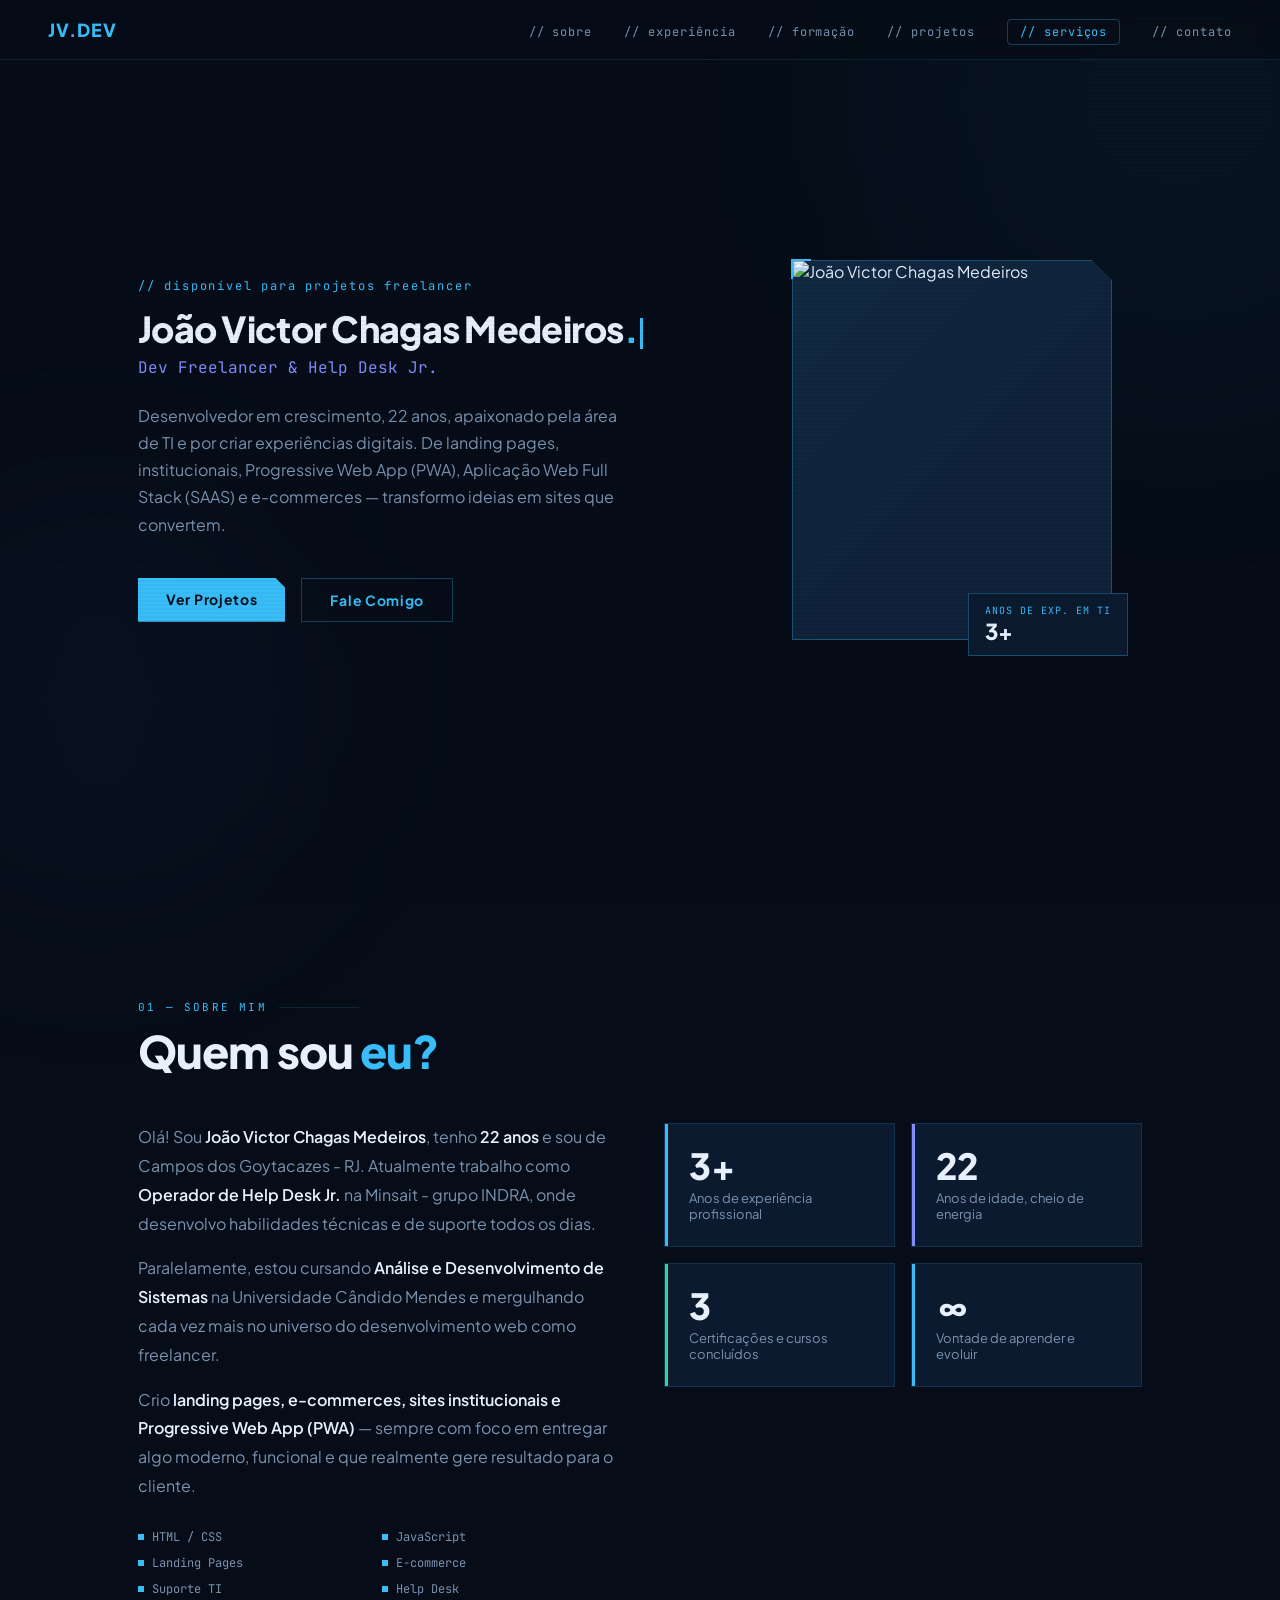
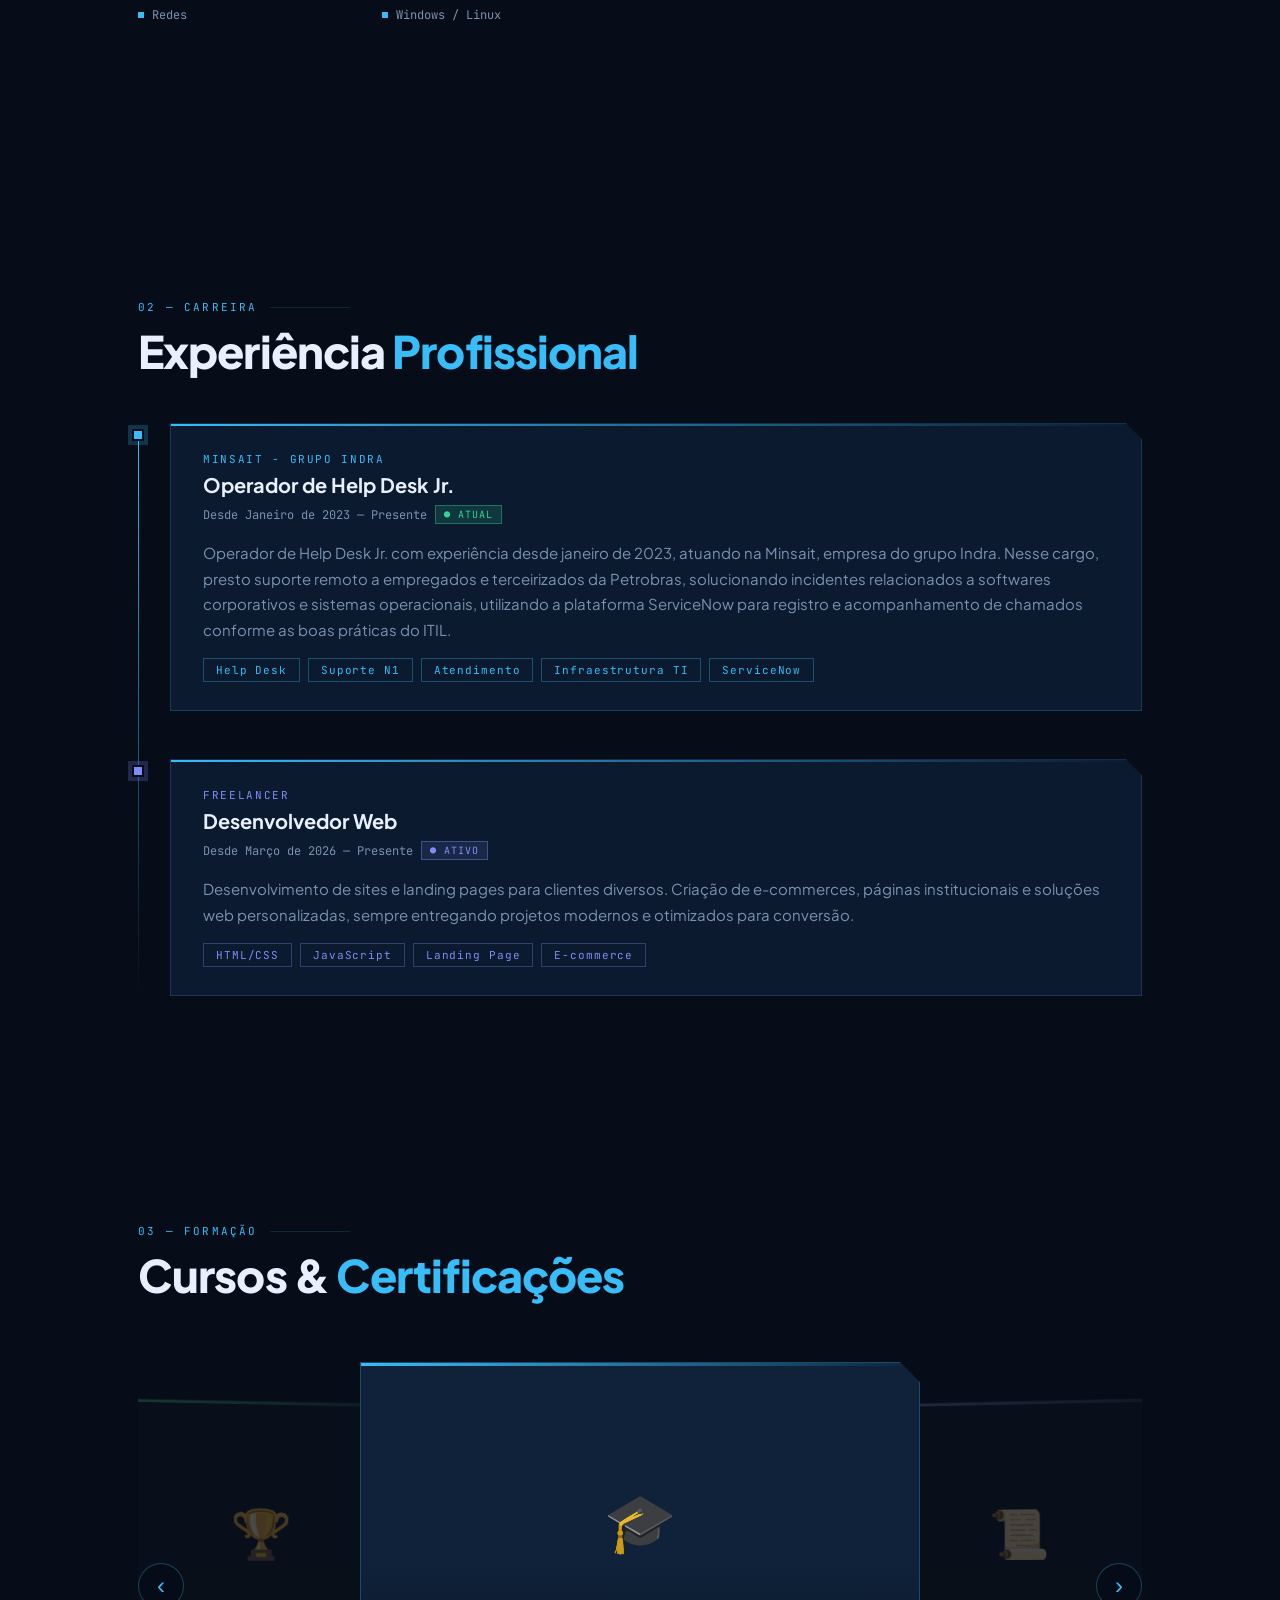
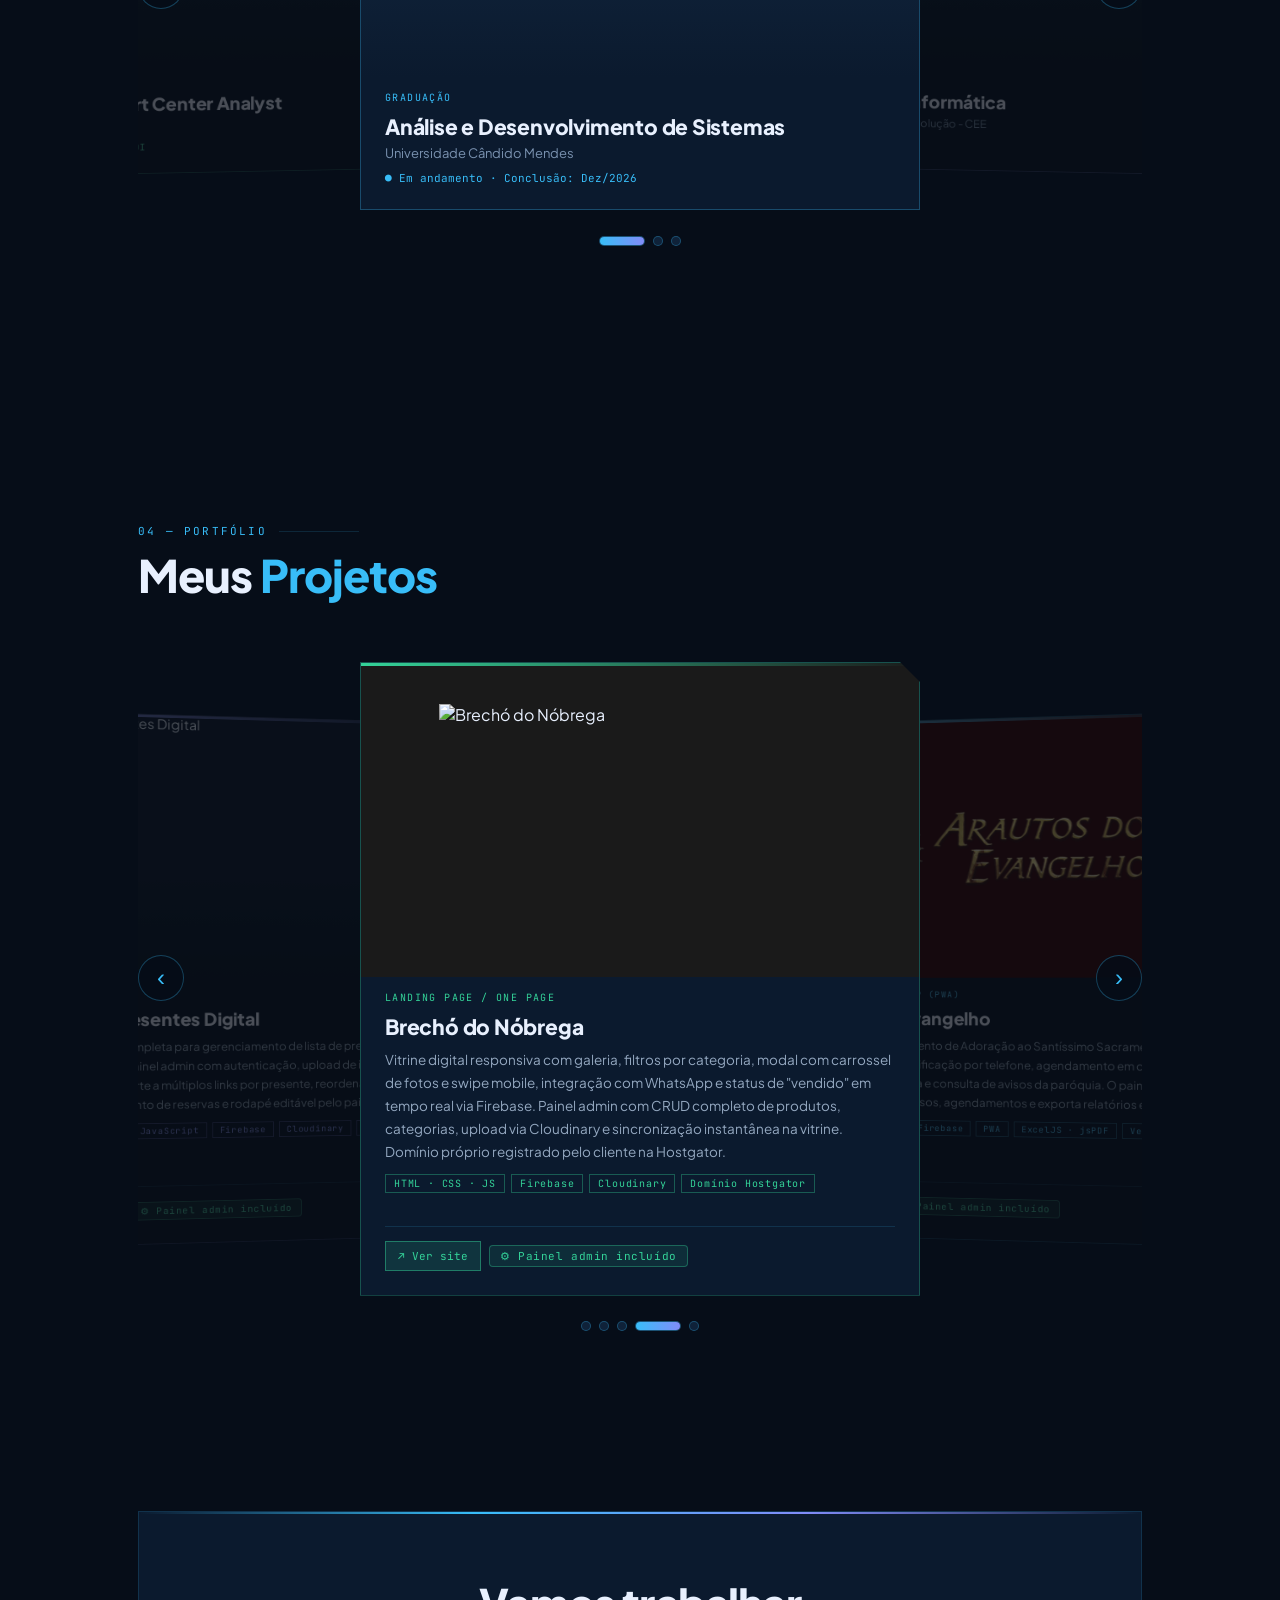
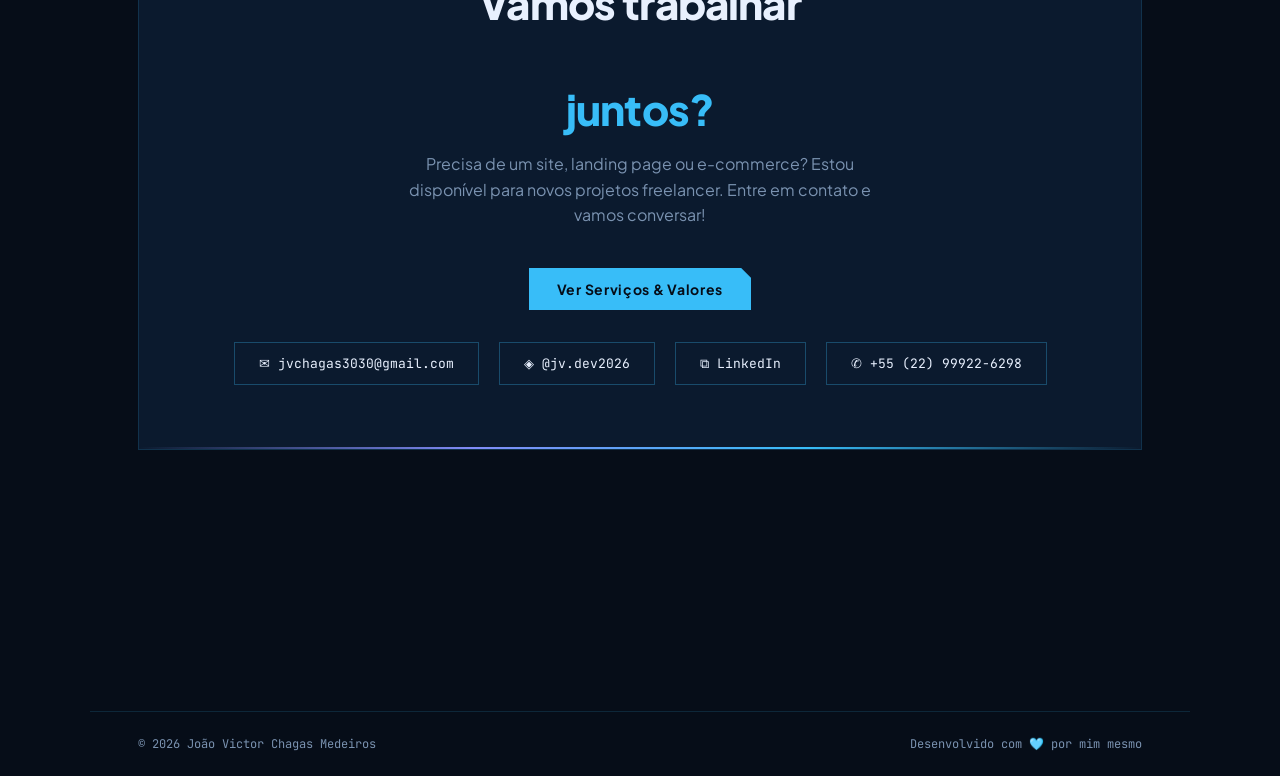
==== commit a111f9ba: "Tempo real, galeria e configuração do Firebase" ====
--- a/index.html
+++ b/index.html
@@ -1228,9 +1228,10 @@
     overflow: hidden;
   }
   .cx-media::after {
-    content: ''; position: absolute; left: 0; right: 0; bottom: 0; height: 38%;
+    content: ''; position: absolute; left: 0; right: 0; bottom: 0; height: 38%; z-index: 2;
     background: linear-gradient(transparent, var(--bg2)); pointer-events: none;
   }
+  .cx-media.is-contain::after { display: none; }
   .cx-media img, .cx-media video { position: absolute; inset: 0; width: 100%; height: 100%; object-fit: cover; object-position: top center; display: block; }
   .cx-media.is-contain img, .cx-media.is-contain video { inset: 13% 14%; width: 72%; height: 74%; object-fit: contain; object-position: center; z-index: 1; }
   .cx-emoji { font-size: 58px; opacity: .9; position: relative; z-index: 1; }
@@ -1275,7 +1276,7 @@
   }
   .cx-dot i { position: absolute; inset: 0; transform-origin: left; transform: scaleX(0); background: linear-gradient(90deg, var(--accent), var(--accent2)); }
   .cx-dot.on { width: 46px; }
-  .cx-dot.on i { animation: cxFill 5.6s linear forwards; }
+  .cx-dot.on i { animation: cxFill var(--dwell, 5.6s) linear forwards; }
   .cx.paused .cx-dot.on i { animation-play-state: paused; }
   @keyframes cxFill { to { transform: scaleX(1); } }
 
@@ -1291,6 +1292,32 @@
     .cx-card { transition: none; }
     .cx-dot.on i { animation: none; transform: scaleX(1); }
   }
+
+  /* ================= v2 — atualização ao vivo: sem repetir as animações de entrada ================= */
+  body.is-live .hero-tag, body.is-live .hero-name, body.is-live .hero-role,
+  body.is-live .hero-desc, body.is-live .hero-ctas, body.is-live .hero-photo { animation: none; opacity: 1; }
+
+  /* ================= v2 — galeria de imagens/vídeos dentro do card ================= */
+  .cx-slides { position: absolute; inset: 0; z-index: 1; }
+  .cx-slide { position: absolute; inset: 0; opacity: 0; transition: opacity .7s ease; }
+  .cx-slide.on { opacity: 1; }
+  .cx-m-nav {
+    position: absolute; top: calc(50% - 17px); z-index: 4; width: 34px; height: 34px; border-radius: 50%;
+    background: rgba(6, 13, 24, .6); border: 1px solid var(--border2); color: var(--text); font-size: 20px; line-height: 1;
+    cursor: pointer; display: grid; place-items: center; opacity: .55;
+    transition: opacity .25s, background .25s, transform .25s;
+  }
+  .cx-m-nav.prev { left: 10px; }
+  .cx-m-nav.next { right: 10px; }
+  .cx-card:hover .cx-m-nav, .cx-m-nav:focus-visible { opacity: 1; }
+  .cx-m-nav:hover { background: rgba(56, 189, 248, .25); transform: scale(1.08); }
+  .cx-m-dots { position: absolute; left: 0; right: 0; bottom: 10px; z-index: 4; display: flex; justify-content: center; gap: 6px; }
+  .cx-m-dot {
+    width: 7px; height: 7px; padding: 0; border-radius: 99px; cursor: pointer; border: 0;
+    background: rgba(232, 240, 254, .4); transition: width .35s cubic-bezier(.22, 1, .36, 1), background .3s;
+  }
+  .cx-m-dot.on { width: 20px; background: var(--c); }
+  @media (prefers-reduced-motion: reduce) { .cx-slide { transition: none; } }
 </style>
 </head>
 <body>
@@ -1369,8 +1396,8 @@
 
 /* ---------- conteúdo ---------- */
 let jumped = false;
-function draw(data) {
-  renderHome(data);
+function draw(data, opts) {
+  renderHome(data, opts);
   if (!jumped && location.hash.length > 1) {
     jumped = true;
     requestAnimationFrame(() => document.querySelector(location.hash)?.scrollIntoView({ behavior: 'instant', block: 'start' }));
